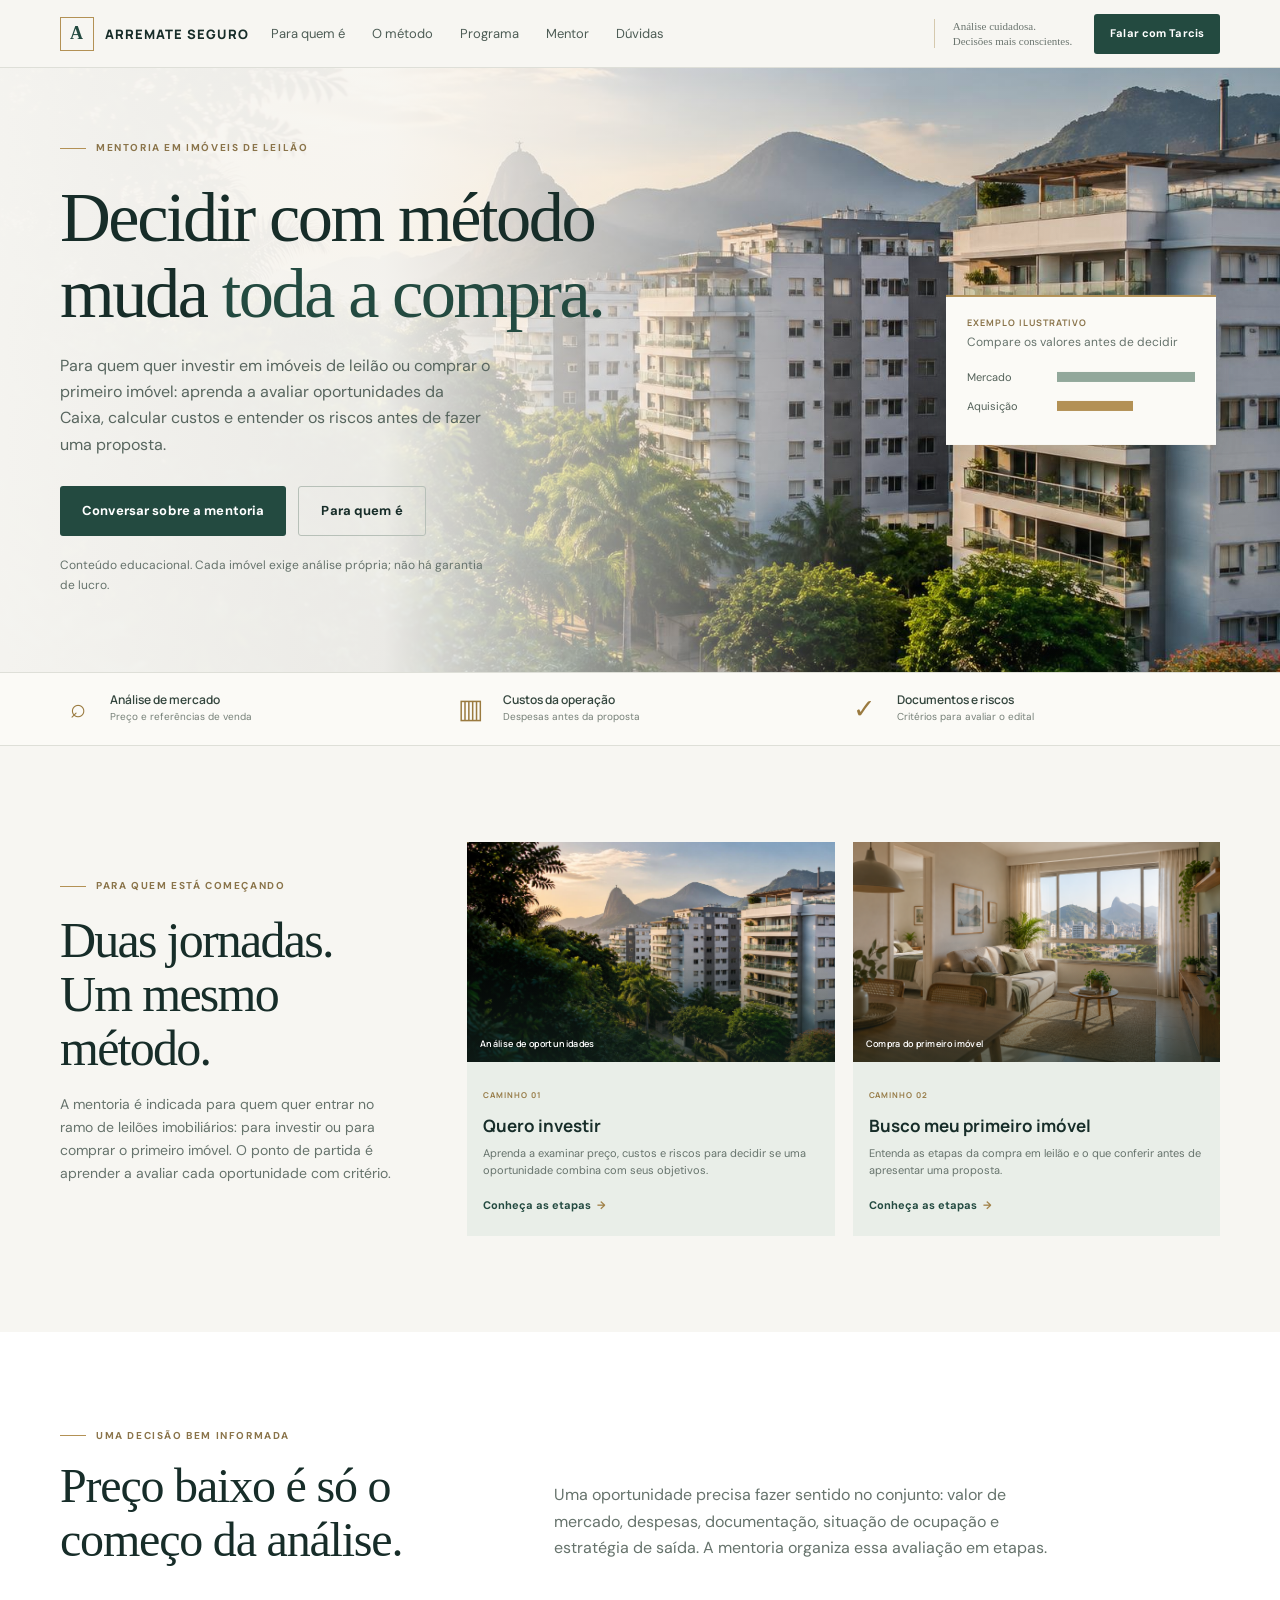
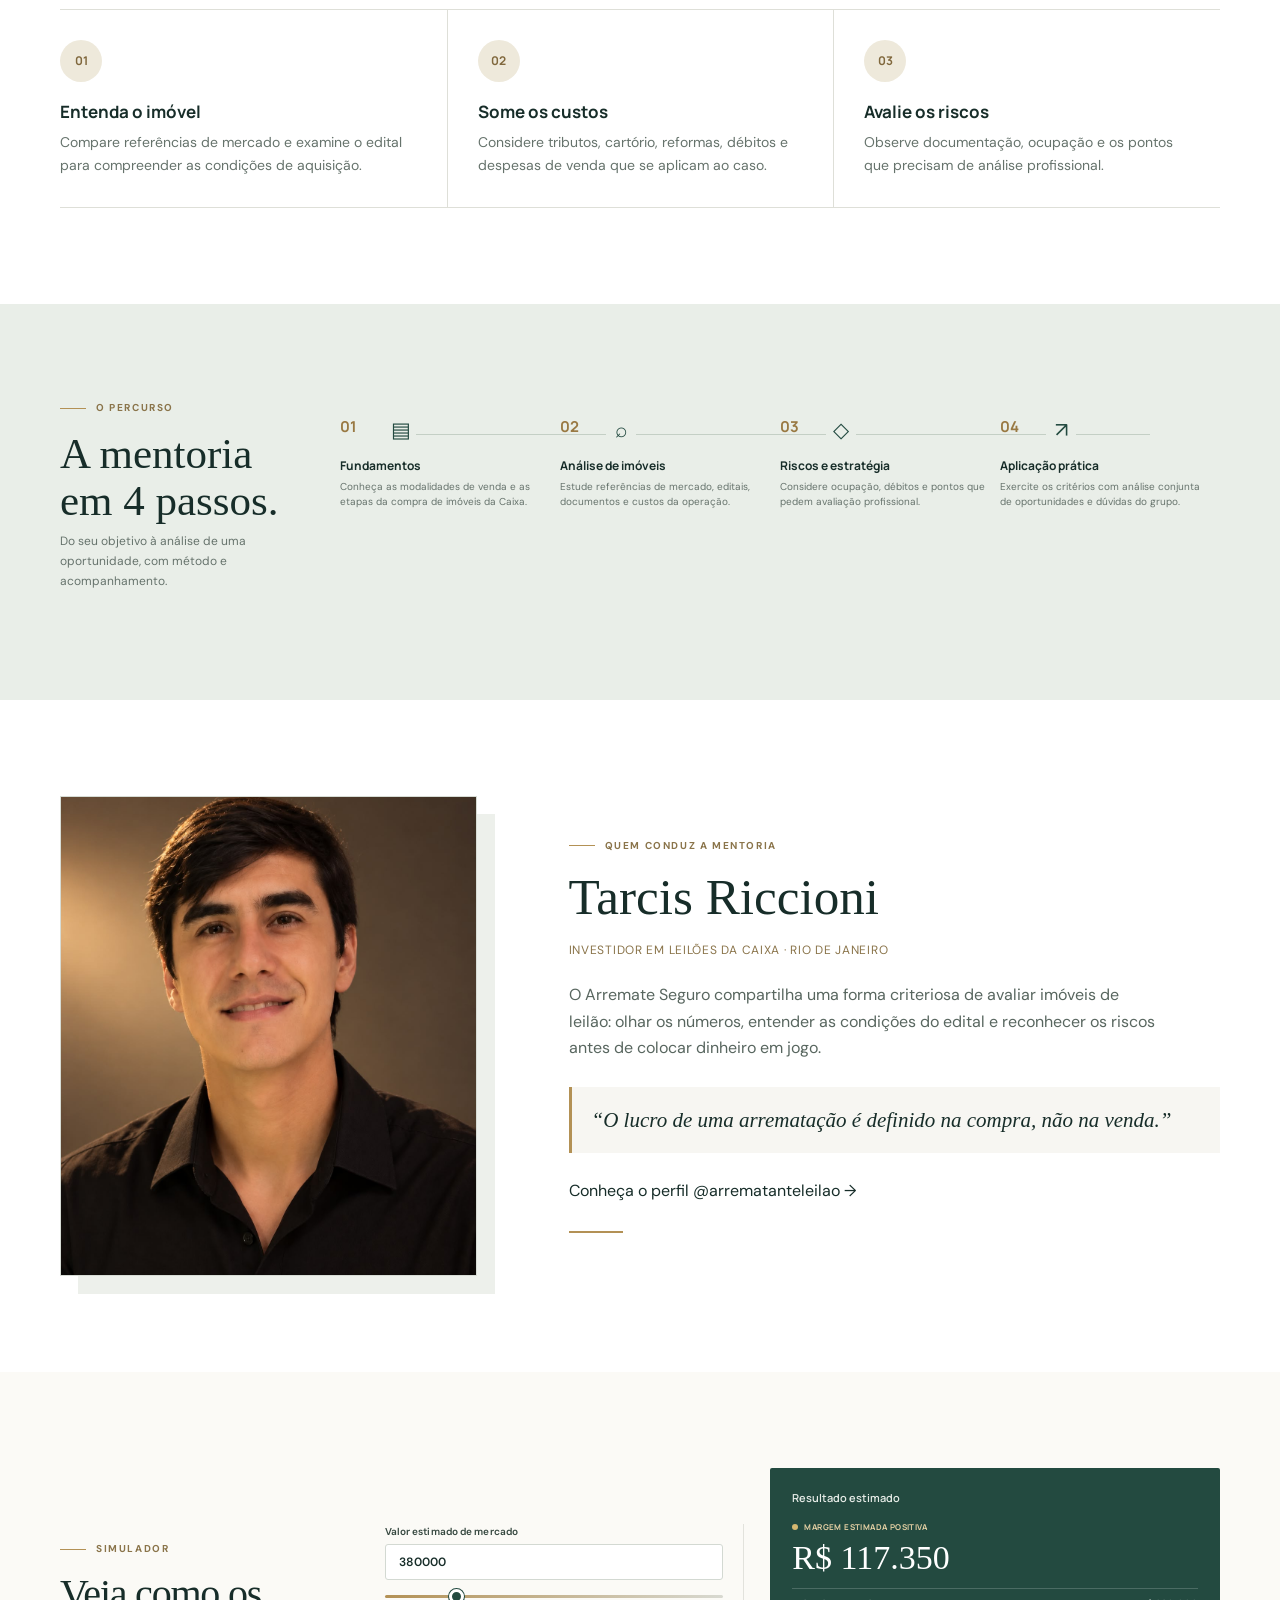
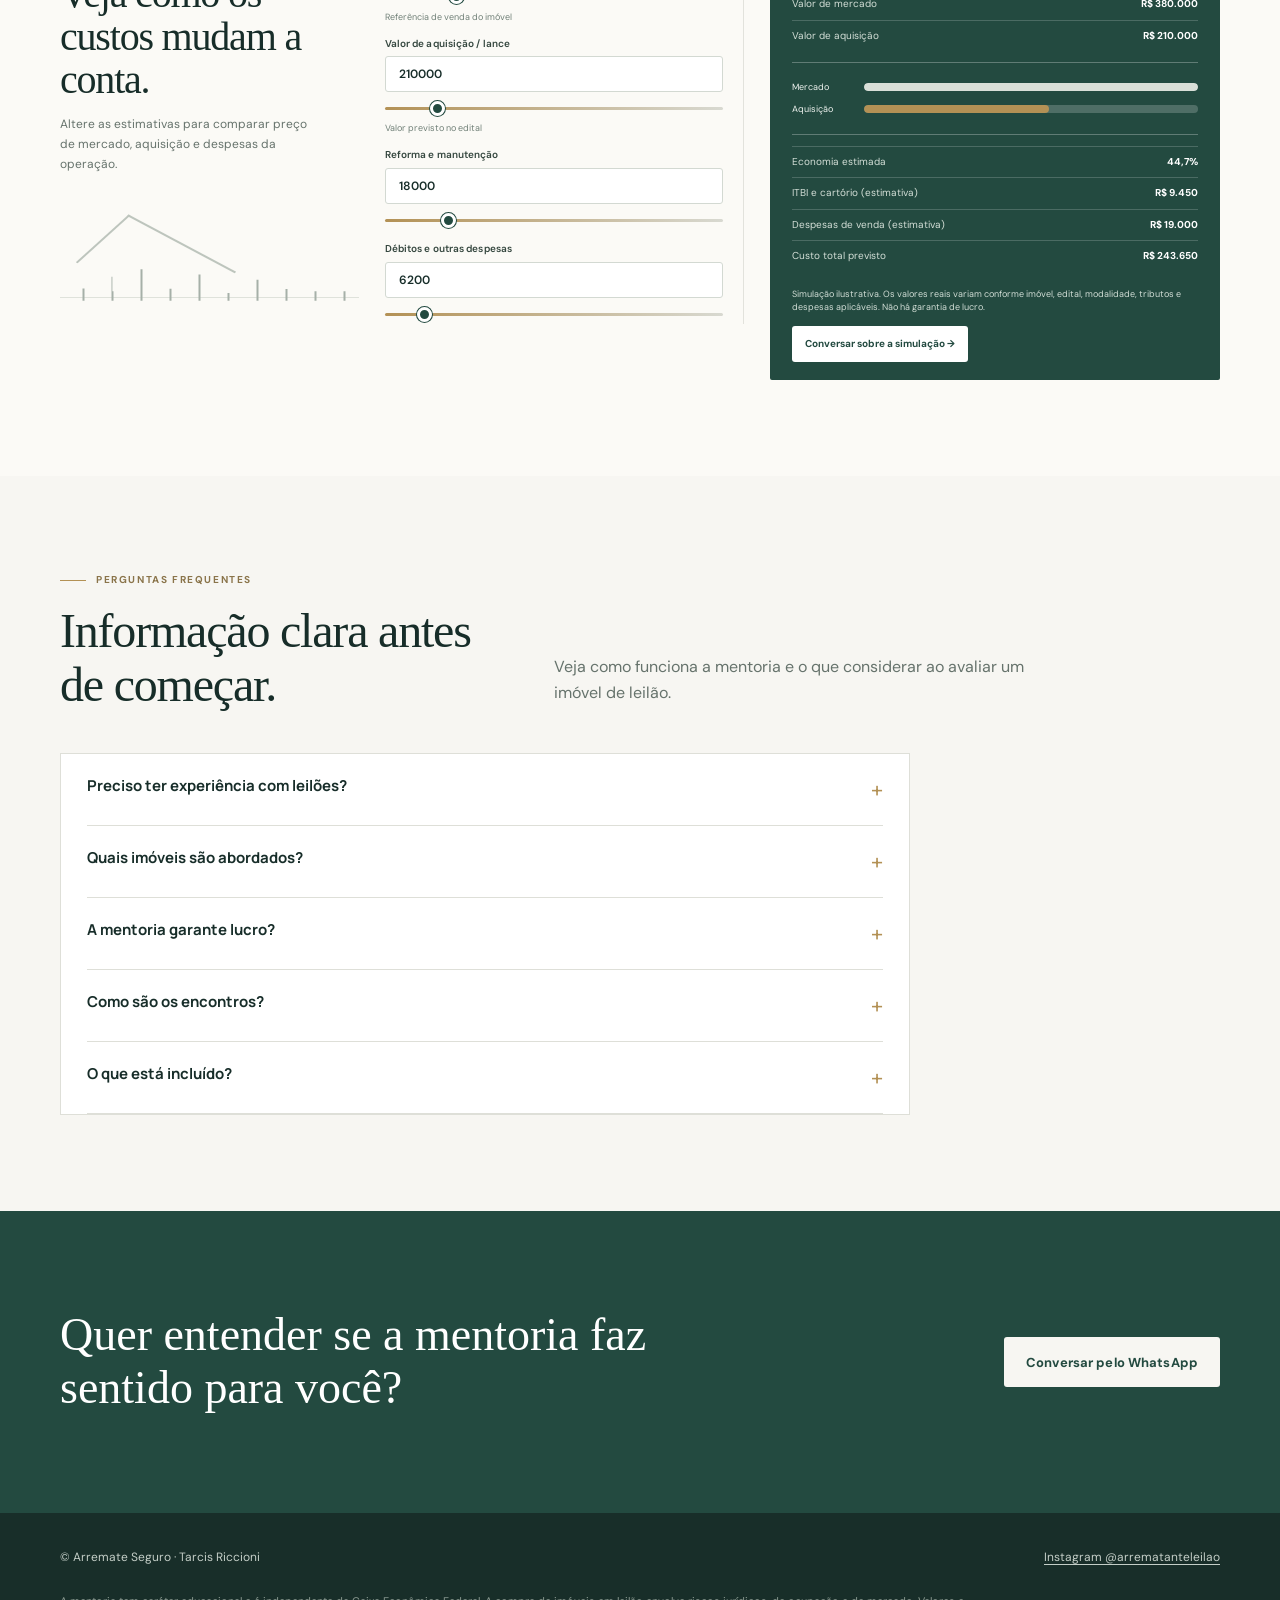
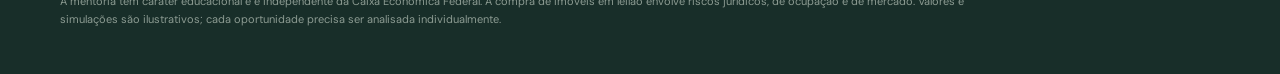
==== index2.html @ 336fa079 "Add editorial landing page preview" ====
<!DOCTYPE html>
<html lang="pt-BR">
<head>
  <meta charset="UTF-8">
  <meta name="viewport" content="width=device-width, initial-scale=1">
  <meta name="description" content="Mentoria Arremate Seguro: método para analisar imóveis de leilão da Caixa, custos, documentos e riscos antes de decidir.">
  <meta name="theme-color" content="#f7f6f2">
  <title>Arremate Seguro | Método para analisar imóveis de leilão</title>
  <link rel="preconnect" href="https://fonts.googleapis.com">
  <link rel="preconnect" href="https://fonts.gstatic.com" crossorigin>
  <link href="https://fonts.googleapis.com/css2?family=DM+Sans:wght@400;500;600;700&family=Manrope:wght@400;500;600;700;800&display=swap" rel="stylesheet">
  <style>
    :root{--ink:#172d29;--muted:#66736c;--paper:#f7f6f2;--white:#fff;--line:#dedfd8;--green:#234a40;--gold:#b39155;--max:1160px;--serif:Georgia,'Times New Roman',serif;--sans:'DM Sans',Arial,sans-serif;--display:Manrope,Arial,sans-serif}
    *{box-sizing:border-box}html{scroll-behavior:smooth;scroll-padding-top:86px}body{margin:0;background:var(--paper);color:var(--ink);font-family:var(--sans);line-height:1.65;-webkit-font-smoothing:antialiased}a{color:inherit;text-decoration:none}img{display:block;max-width:100%}.wrap{width:min(var(--max),calc(100% - 48px));margin:auto}.topbar{height:78px;border-bottom:1px solid var(--line);background:rgba(247,246,242,.96);position:sticky;top:0;z-index:10}.nav{height:100%;display:flex;align-items:center;justify-content:space-between;gap:30px}.brand{display:flex;align-items:center;gap:11px;font:800 13px var(--display);letter-spacing:.08em}.brand-mark{width:34px;height:34px;border:1px solid var(--gold);display:grid;place-items:center;color:var(--green);font:700 18px var(--serif)}.links{display:flex;align-items:center;gap:27px;color:#4e5d56;font-size:13px}.links a:hover,.text-link:hover{color:var(--gold)}.button{display:inline-flex;align-items:center;justify-content:center;min-height:48px;padding:0 22px;background:var(--green);color:white;font-weight:700;font-size:13px;letter-spacing:.01em;transition:background .2s}.button:hover{background:#18382f}.button.outline{background:transparent;border:1px solid #b7c0b8;color:var(--ink)}.button.outline:hover{border-color:var(--green);background:#fff}.menu-btn{display:none;border:0;background:none;font-size:24px;color:var(--ink)}
    .hero{padding:76px 0 80px}.hero-grid{display:grid;grid-template-columns:1fr .92fr;align-items:center;gap:70px}.eyebrow{display:flex;align-items:center;gap:10px;text-transform:uppercase;letter-spacing:.16em;color:#8a744a;font-weight:700;font-size:10px}.eyebrow:before{content:'';height:1px;width:26px;background:var(--gold)}h1,h2,h3,p{margin-top:0}.hero h1{font:500 clamp(42px,5vw,64px)/1.08 var(--serif);letter-spacing:-.035em;margin:22px 0}.hero h1 em{font-style:normal;color:var(--green)}.hero-copy{max-width:510px;color:#58665f;font-size:16px}.hero-actions{display:flex;flex-wrap:wrap;gap:12px;margin:28px 0 20px}.quiet{font-size:12px;color:var(--muted);max-width:430px}.hero-visual{position:relative}.hero-visual img{width:100%;height:510px;object-fit:cover;object-position:center;border-radius:2px}.photo-caption{position:absolute;left:-24px;bottom:24px;background:var(--white);padding:17px 21px;max-width:260px;border-left:2px solid var(--gold);font-size:12px;color:var(--muted)}.photo-caption strong{display:block;color:var(--ink);font:600 15px var(--display);margin-bottom:2px}
    .proof{border-top:1px solid var(--line);border-bottom:1px solid var(--line);padding:25px 0}.proof-row{display:grid;grid-template-columns:repeat(3,1fr);gap:25px}.proof-item{display:flex;gap:13px;align-items:center;font-size:13px;color:#536159}.proof-num{color:var(--gold);font:italic 25px var(--serif)}
    section.content{padding:96px 0}.section-head{display:grid;grid-template-columns:.8fr 1.2fr;gap:50px;align-items:end;margin-bottom:42px}.section-head h2{font:500 clamp(34px,4vw,48px)/1.12 var(--serif);letter-spacing:-.025em;margin:15px 0 0;max-width:530px}.section-head p{color:var(--muted);max-width:500px;margin:0 0 5px}.method{background:white}.method-grid{display:grid;grid-template-columns:repeat(3,1fr);border-top:1px solid var(--line);border-bottom:1px solid var(--line)}.method-card{padding:27px 30px 30px 0}.method-card+.method-card{border-left:1px solid var(--line);padding-left:30px}.number{font:italic 25px var(--serif);color:var(--gold)}.method-card h3{font:700 17px var(--display);margin:14px 0 8px}.method-card p{color:var(--muted);font-size:14px;margin:0}
    .program{background:#edf0eb}.program-list{border-top:1px solid #d5dbd3}.program-row{display:grid;grid-template-columns:100px 1fr 1.1fr;gap:20px;padding:23px 0;border-bottom:1px solid #d5dbd3;align-items:start}.program-row .num{font:italic 22px var(--serif);color:var(--gold)}.program-row h3{font:700 17px var(--display);margin:0}.program-row p{color:var(--muted);font-size:14px;margin:0}
    .mentor-grid{display:grid;grid-template-columns:.78fr 1.22fr;gap:80px;align-items:center}.mentor-photo{height:480px;width:100%;object-fit:cover;object-position:center 35%}.mentor-copy h2{font:500 clamp(38px,4vw,52px)/1.1 var(--serif);margin:15px 0}.mentor-role{color:#8a744a;font-size:12px;letter-spacing:.06em;text-transform:uppercase;margin-bottom:22px}.mentor-copy p{color:#58665f;max-width:590px}.mentor-quote{border-left:2px solid var(--gold);padding:5px 0 5px 19px;margin:25px 0;color:var(--ink);font:italic 20px/1.45 var(--serif)}
    .simulator{background:#edf0eb;color:var(--ink)}.simulator .section-head h2{color:var(--ink)}.simulator .section-head p{color:var(--muted)}.sim-note{display:grid;grid-template-columns:1fr auto;align-items:center;gap:30px;padding:26px 0;border-top:1px solid rgba(255,255,255,.25);border-bottom:1px solid rgba(255,255,255,.25)}.sim-note p{margin:0;color:#d0dad4;max-width:680px}.sim-note .button{background:var(--paper);color:var(--green);white-space:nowrap}.sim-note .button:hover{background:white}
    .faq{background:white}.faq-list{max-width:850px;border-top:1px solid var(--line)}details{border-bottom:1px solid var(--line);padding:20px 0}summary{cursor:pointer;list-style:none;font:700 16px var(--display);display:flex;justify-content:space-between;gap:18px}summary::-webkit-details-marker{display:none}summary:after{content:'+';font:400 22px var(--sans);color:var(--gold)}details[open] summary:after{content:'−'}details p{color:var(--muted);font-size:14px;max-width:760px;margin:15px 0 2px}
    .close{background:#e9e7df}.close-inner{display:flex;justify-content:space-between;align-items:center;gap:35px}.close h2{font:500 clamp(34px,4vw,46px)/1.15 var(--serif);max-width:650px;margin:0}.footer{background:#182e29;color:#e9eee9;padding:35px 0}.footer-row{display:flex;justify-content:space-between;gap:25px;align-items:center;font-size:12px;color:#c4cec7}.footer a{text-decoration:underline;text-underline-offset:3px}.legal{font-size:11px;line-height:1.6;color:#8c9b92;margin-top:25px;max-width:950px}
    .simulator-tools{display:grid;grid-template-columns:1.05fr .95fr;gap:42px;align-items:start;padding:30px 0;border-top:1px solid rgba(255,255,255,.25)}.sim-fields{padding:10px 0}.sim-field{position:relative;padding:0 0 8px}.sim-field label{letter-spacing:.01em}.sim-field input{border-radius:4px;background:rgba(255,255,255,.1);transition:border-color .2s,background .2s}.sim-field input:hover{border-color:#c8ad79;background:rgba(255,255,255,.14)}.sim-results{border-radius:8px;box-shadow:0 18px 48px rgba(7,28,22,.2);border-top:4px solid #b39155}.chart-box{margin:8px 0 21px;padding:16px;background:#eeede7;border-radius:5px}.chart-heading{display:flex;justify-content:space-between;align-items:center;gap:15px;font:700 11px var(--display);margin-bottom:14px}.chart-heading span:last-child{color:#8a744a;font-size:10px}.chart-line{display:grid;grid-template-columns:88px 1fr auto;gap:10px;align-items:center;margin:10px 0;font-size:10px;color:#59665f}.chart-track{height:11px;background:#d9ddd5;border-radius:99px;overflow:hidden}.chart-fill{height:100%;width:100%;border-radius:inherit;background:linear-gradient(90deg,#456e5e,#234a40);transition:width .25s ease}.chart-fill.purchase{background:linear-gradient(90deg,#d3bd8d,#b39155)}.chart-line strong{font-size:10px;color:#243a34;min-width:75px;text-align:right}.chart-legend{display:flex;gap:16px;margin-top:12px;color:#68756e;font-size:10px}.legend-dot{display:inline-block;width:8px;height:8px;border-radius:50%;margin-right:5px;background:#31594c}.legend-dot.gold{background:#b39155}.sim-profit-row{display:flex;justify-content:space-between;align-items:flex-end;gap:10px}.sim-status{display:inline-flex;align-items:center;gap:6px;background:#e5eee8;color:#31594c;padding:6px 9px;border-radius:99px;font:700 9px var(--display);text-transform:uppercase;letter-spacing:.05em;margin-bottom:13px}.sim-status:before{content:"";height:6px;width:6px;border-radius:50%;background:#57866c}.sim-status.negative{background:#f5e6e2;color:#963f36}.sim-status.negative:before{background:#b94e42}.sim-field input::-webkit-inner-spin-button,.sim-field input::-webkit-outer-spin-button{-webkit-appearance:none;margin:0}.sim-field input[type=number]{appearance:textfield;-moz-appearance:textfield}.sim-fields{display:grid;grid-template-columns:1fr 1fr;gap:20px}.sim-field label{display:block;color:#e1e9e4;font-size:12px;font-weight:600;margin-bottom:8px}.sim-field input{width:100%;height:46px;padding:0 13px;border:1px solid rgba(255,255,255,.32);background:rgba(255,255,255,.08);color:#fff;font:600 15px var(--sans);border-radius:0}.sim-field input:focus{outline:2px solid #c8ad79;outline-offset:2px}.sim-field small{display:block;color:#c5d2cb;font-size:11px;margin-top:6px}.sim-results{background:#f7f6f2;color:var(--ink);padding:24px}.sim-results h3{font:700 14px var(--display);margin-bottom:14px}.sim-profit{font:500 36px/1.15 var(--serif);color:var(--green);margin-bottom:18px}.sim-profit.negative{color:#a13a32}.sim-row{display:flex;justify-content:space-between;gap:15px;padding:10px 0;border-top:1px solid var(--line);font-size:12px}.sim-row span:first-child{color:var(--muted)}.sim-results .legal-sim{font-size:10px;color:var(--muted);line-height:1.5;margin:16px 0 0}.sim-whatsapp{display:inline-flex;margin-top:17px;background:var(--green);color:white;padding:12px 16px;font-size:12px;font-weight:700}.sim-field input{border-radius:4px;background:rgba(255,255,255,.1);transition:border-color .2s,background .2s}.sim-field input:hover{border-color:#c8ad79;background:rgba(255,255,255,.14)}.sim-results{border-radius:8px;box-shadow:0 18px 48px rgba(7,28,22,.2);border-top:4px solid #b39155}.chart-box{margin:8px 0 21px;padding:16px;background:#eeede7;border-radius:5px}.chart-heading{display:flex;justify-content:space-between;align-items:center;gap:15px;font:700 11px var(--display);margin-bottom:14px}.chart-heading span:last-child{color:#8a744a;font-size:10px}.chart-line{display:grid;grid-template-columns:88px 1fr auto;gap:10px;align-items:center;margin:10px 0;font-size:10px;color:#59665f}.chart-track{height:11px;background:#d9ddd5;border-radius:99px;overflow:hidden}.chart-fill{height:100%;width:100%;border-radius:inherit;background:linear-gradient(90deg,#456e5e,#234a40);transition:width .25s ease}.chart-fill.purchase{background:linear-gradient(90deg,#d3bd8d,#b39155)}.chart-line strong{font-size:10px;color:#243a34;min-width:75px;text-align:right}.chart-legend{display:flex;gap:16px;margin-top:12px;color:#68756e;font-size:10px}.legend-dot{display:inline-block;width:8px;height:8px;border-radius:50%;margin-right:5px;background:#31594c}.legend-dot.gold{background:#b39155}.sim-status{display:inline-flex;align-items:center;gap:6px;background:#e5eee8;color:#31594c;padding:6px 9px;border-radius:99px;font:700 9px var(--display);text-transform:uppercase;letter-spacing:.05em;margin-bottom:13px}.sim-status:before{content:"";height:6px;width:6px;border-radius:50%;background:#57866c}.sim-status.negative{background:#f5e6e2;color:#963f36}.sim-status.negative:before{background:#b94e42}.sim-field input::-webkit-inner-spin-button,.sim-field input::-webkit-outer-spin-button{-webkit-appearance:none;margin:0}.sim-field input[type=number]{appearance:textfield;-moz-appearance:textfield}@media(max-width:700px){.simulator-tools{grid-template-columns:1fr;gap:24px}.sim-fields{grid-template-columns:1fr 1fr}}@media(max-width:430px){.sim-fields{grid-template-columns:1fr}}
    .simulator{background:#edf0eb;color:var(--ink)}.simulator .section-head h2{color:var(--ink)}.simulator .section-head p{color:var(--muted)}.simulator-tools{grid-template-columns:1fr 1fr;gap:54px;padding:36px 0 0;border-top:1px solid #d5dbd3}.sim-fields{gap:25px 22px}.sim-field{padding:0 0 4px}.sim-field label{color:#34463e;font-size:12px}.sim-field input:not([type=range]){color:var(--ink);background:white;border:1px solid #d3d9d2;border-radius:3px;height:48px}.sim-field input:not([type=range]):hover{background:white;border-color:#84988a}.sim-field input:not([type=range]):focus{outline:2px solid #b39155;outline-offset:2px}.sim-field small{color:#718078}.sim-field input.sim-range{appearance:none;-webkit-appearance:none;width:100%;height:4px;padding:0;margin:15px 0 0;border:0;border-radius:99px;background:linear-gradient(90deg,#b39155,#d8d9d1);cursor:pointer}.sim-field input.sim-range::-webkit-slider-thumb{-webkit-appearance:none;width:15px;height:15px;border-radius:50%;background:#234a40;border:3px solid #fff;box-shadow:0 0 0 1px #234a40}.sim-field input.sim-range::-moz-range-thumb{width:11px;height:11px;border-radius:50%;background:#234a40;border:3px solid #fff;box-shadow:0 0 0 1px #234a40}.sim-results{background:#234a40;color:#fff;border:0;border-radius:7px;padding:30px;box-shadow:0 18px 42px rgba(23,45,41,.14)}.sim-results h3{color:#e7ece8;font-size:12px;text-transform:uppercase;letter-spacing:.08em}.sim-profit{color:#fff;font-size:40px;margin-bottom:0}.sim-profit.negative{color:#ffb6a8}.sim-status{background:rgba(255,255,255,.12);color:#e6ede8}.sim-status.negative{background:rgba(185,78,66,.22);color:#ffd4cc}.chart-box{background:rgba(255,255,255,.96);padding:18px;margin:20px 0;color:var(--ink)}.chart-heading{font-size:12px}.sim-row{border-color:rgba(255,255,255,.18);color:#fff}.sim-row span:first-child{color:#d2ddd6}.sim-row strong{color:#fff}.sim-results .legal-sim{color:#d1ddd5}.sim-whatsapp{background:#fff;color:#234a40;border-radius:3px;padding:14px 18px}.sim-whatsapp:hover{background:#e8ede8}.chart-line{grid-template-columns:75px minmax(35px,1fr) auto}.chart-line strong{min-width:68px}.chart-legend{flex-wrap:wrap}.simulator-tools .sim-fields{align-self:center}@media(max-width:700px){.simulator-tools{grid-template-columns:1fr;gap:28px;padding-top:26px}.sim-results{padding:22px}.sim-profit{font-size:36px}}    @media(max-width:850px){.links{display:none;position:absolute;top:77px;left:0;right:0;background:var(--paper);padding:20px 24px 25px;border-bottom:1px solid var(--line);flex-direction:column;align-items:flex-start}.links.open{display:flex}.menu-btn{display:block}.nav>.button{display:none}.hero-grid{grid-template-columns:1fr;gap:38px}.hero{padding-top:54px}.hero-visual img{height:440px}.photo-caption{left:14px}.section-head{grid-template-columns:1fr;gap:15px}.mentor-grid{gap:40px;grid-template-columns:.8fr 1.2fr}.mentor-photo{height:420px}.program-row{grid-template-columns:58px 1fr}.program-row p{grid-column:2}.close-inner{align-items:flex-start;flex-direction:column}}
    @media(max-width:580px){.wrap{width:min(100% - 36px,var(--max))}.topbar{height:68px}.links{top:67px}.brand{font-size:11px}.hero{padding:43px 0 54px}.hero h1{font-size:43px}.hero-copy{font-size:15px}.hero-visual img{height:350px}.proof-row{grid-template-columns:1fr;gap:15px}.proof-item{font-size:12px}.proof-num{font-size:21px}.content{padding:68px 0!important}.section-head{margin-bottom:30px}.section-head h2{font-size:37px}.method-grid{grid-template-columns:1fr}.method-card,.method-card+.method-card{padding:22px 0;border-left:0;border-bottom:1px solid var(--line)}.method-card:last-child{border-bottom:0}.program-row{gap:10px;padding:19px 0}.mentor-grid{grid-template-columns:1fr;gap:30px}.mentor-photo{height:410px}.sim-note{grid-template-columns:1fr;gap:20px}.sim-note .button{justify-self:start}.footer-row{align-items:flex-start;flex-direction:column}}
    @media(prefers-reduced-motion:reduce){html{scroll-behavior:auto}*,*::before,*::after{transition:none!important}}
      /* Refinamento visual geral */
    .hero{padding:82px 0 88px}.hero-visual{padding:0 16px 18px 0}.hero-visual:after{content:"";position:absolute;right:0;bottom:0;width:74%;height:76%;border:1px solid rgba(179,145,85,.55);z-index:-1}.hero-visual img{height:535px;box-shadow:0 24px 55px rgba(23,45,41,.13)}.hero-analysis{position:absolute;right:-15px;top:36px;width:182px;padding:17px 17px 14px;background:#fff;box-shadow:0 12px 32px rgba(23,45,41,.16);z-index:2;border-top:2px solid var(--gold)}.analysis-label{display:block;color:#8a744a;font:700 9px var(--display);letter-spacing:.11em;text-transform:uppercase}.hero-analysis strong{display:block;margin-top:7px;color:var(--green);font:500 32px/1.1 var(--serif)}.analysis-caption{display:block;color:var(--muted);font-size:10px;line-height:1.4;margin-top:3px}.analysis-bars{display:grid;gap:5px;margin-top:13px}.analysis-bars i{display:block;height:6px;border-radius:99px;background:linear-gradient(90deg,#345d4e,#234a40)}.analysis-bars i+ i{width:55%;background:linear-gradient(90deg,#d2bb89,#b39155)}.analysis-legend{display:flex;justify-content:space-between;margin-top:6px;color:#78847c;font-size:8px}.photo-caption{left:-32px;bottom:28px;box-shadow:0 10px 25px rgba(23,45,41,.1)}
    #publico{background:var(--paper)}#publico .method-card,#metodo .method-card{position:relative;padding-top:30px}#publico .method-card .number,#metodo .method-card .number{display:grid;place-items:center;width:42px;height:42px;border-radius:50%;background:#eee9db;color:#80683d;font:700 12px var(--display);font-style:normal}#publico .method-card h3,#metodo .method-card h3{margin-top:18px}
    .program{position:relative;background:#edf0eb}.program-list{position:relative;border:0;padding-left:4px}.program-list:before{content:"";position:absolute;left:22px;top:23px;bottom:24px;width:1px;background:#c4cfc5}.program-row{position:relative;grid-template-columns:58px minmax(170px,.8fr) 1.2fr;border-top:1px solid #d5dbd3;border-bottom:0;padding:25px 0}.program-row:last-child{border-bottom:1px solid #d5dbd3}.program-row .num{position:relative;z-index:1;display:grid;place-items:center;width:38px;height:38px;border:1px solid #b39155;border-radius:50%;background:#edf0eb;color:#765e34;font:700 11px var(--display);font-style:normal}.program-row h3{padding-top:6px}.program-row p{padding-top:5px}
    #mentor{background:#fff}.mentor-grid{gap:92px}.mentor-photo{box-shadow:18px 18px 0 #edf0eb;border:1px solid #d7dcd5}.mentor-copy{position:relative}.mentor-copy:after{content:"";display:block;width:54px;height:2px;background:var(--gold);margin-top:27px}.mentor-quote{background:#f7f6f2;padding:18px 20px;border-left:3px solid var(--gold);font-size:21px}
    .faq{background:#f7f6f2}.faq-list{background:#fff;padding:0 26px;border:1px solid var(--line)}details{padding:21px 0}summary{font-size:15px}details[open] summary{color:var(--green)}
    .close{background:#234a40;color:white}.close h2{color:white}.close .button{background:#f7f6f2;color:#234a40}.close .button:hover{background:#e4e9e4}.close-inner{min-height:120px}
    .button{border-radius:3px;min-height:50px}.button:focus-visible,.links a:focus-visible,.text-link:focus-visible,summary:focus-visible{outline:2px solid var(--gold);outline-offset:4px}.proof{background:rgba(255,255,255,.42)}.proof-item{min-height:34px}.proof-num{display:grid;place-items:center;width:34px;height:34px;border:1px solid rgba(179,145,85,.45);border-radius:50%;font-size:17px}
    @media(max-width:850px){.hero-visual{max-width:620px}.hero-analysis{right:0}.photo-caption{left:14px}.program-row{grid-template-columns:50px 1fr}.program-row p{grid-column:2}.mentor-grid{gap:48px}}
    @media(max-width:580px){.hero{padding:45px 0 58px}.hero-visual{padding:0 8px 12px 0}.hero-visual img{height:365px}.hero-analysis{right:-4px;top:18px;width:150px;padding:13px}.hero-analysis strong{font-size:27px}.photo-caption{left:4px;bottom:18px;max-width:210px}.program-list{padding-left:0}.program-list:before{left:18px}.program-row{grid-template-columns:45px 1fr;padding:20px 0}.program-row p{grid-column:2}.mentor-photo{box-shadow:10px 10px 0 #edf0eb}.faq-list{padding:0 16px}.close-inner{min-height:0}.analysis-caption{font-size:9px}}
      .journeys{background:#f7f6f2}.journeys-layout{display:grid;grid-template-columns:.78fr 1.62fr;gap:48px;align-items:center}.journeys-intro h2{font:500 clamp(36px,4.1vw,50px)/1.08 var(--serif);letter-spacing:-.035em;margin:18px 0}.journeys-intro p{max-width:340px;color:var(--muted);font-size:14px}.journey-cards{display:grid;grid-template-columns:1fr 1fr;gap:18px}.journey-card{background:#fff;min-width:0;border:1px solid #e5e4dd;transition:transform .2s,box-shadow .2s}.journey-card:hover{transform:translateY(-3px);box-shadow:0 8px 24px rgba(23,45,41,.07)}.journey-art{position:relative;height:164px;overflow:hidden;background:#e7ece5;padding:16px 18px}.journey-art:after{content:"";position:absolute;width:170px;height:170px;border:1px solid rgba(35,74,64,.14);border-radius:50%;right:-42px;bottom:-98px}.journey-art-invest{background:linear-gradient(135deg,#e9ede6,#dce6dc)}.journey-art-home{background:linear-gradient(135deg,#eee9df,#e6e1d4)}.art-kicker{font:700 8px var(--display);letter-spacing:.12em;color:#66766b}.art-chart{position:absolute;left:22px;right:25px;bottom:35px;height:72px;display:flex;align-items:end;gap:10px;border-bottom:1px solid rgba(35,74,64,.3);background:repeating-linear-gradient(to bottom,transparent 0,transparent 22px,rgba(35,74,64,.08) 23px,transparent 24px)}.art-chart i{display:block;width:19px;background:#456e5e;height:36%;z-index:1}.art-chart i:nth-child(2){height:53%}.art-chart i:nth-child(3){height:42%;background:#b39155}.art-chart i:nth-child(4){height:77%}.art-chart i:nth-child(5){height:62%;background:#b39155}.art-baseline{position:absolute;bottom:35px;left:22px;width:calc(100% - 47px);height:1px;background:#8ea095}.art-tag{position:absolute;bottom:10px;left:22px;font-size:9px;color:#5d6d62}.journey-art-home .art-home{position:absolute;left:50%;top:42px;width:108px;height:90px;transform:translateX(-50%)}.art-roof{position:absolute;left:12px;top:7px;width:76px;height:76px;border-left:2px solid #456e5e;border-top:2px solid #456e5e;transform:rotate(45deg);border-radius:2px}.art-house{position:absolute;left:12px;top:39px;width:82px;height:49px;border:2px solid #456e5e;background:rgba(255,255,255,.32);display:flex;justify-content:space-evenly;align-items:flex-start;padding-top:8px}.art-house i{width:12px;height:15px;border:1px solid #b39155;background:rgba(255,255,255,.5)}.art-house b{position:absolute;bottom:0;left:32px;width:17px;height:27px;border:1px solid #456e5e;border-bottom:0}.journey-art-home .art-tag{left:18px}.journey-copy{padding:19px 20px 20px}.journey-index{font:700 8px var(--display);letter-spacing:.12em;color:#977c48}.journey-copy h3{font:700 17px var(--display);margin:8px 0}.journey-copy p{font-size:12px;color:var(--muted);line-height:1.55;min-height:56px;margin:0 0 12px}.journey-copy a{font-size:11px;font-weight:700;color:var(--green)}.journey-copy a span{color:#a2834a;margin-left:3px}.journey-copy a:hover{text-decoration:underline;text-underline-offset:3px}
    @media(max-width:850px){.journeys-layout{grid-template-columns:1fr;gap:24px}.journeys-intro p{max-width:580px}.journey-cards{max-width:740px}}
    @media(max-width:580px){.journeys-layout{gap:19px}.journeys-intro h2{font-size:39px}.journey-cards{grid-template-columns:1fr;gap:14px}.journey-art{height:150px}.journey-copy p{min-height:0}}      /* Composição alinhada ao conceito aprovado */
    .topbar{height:68px}.nav{gap:22px}.nav-note{margin-left:auto;padding-left:18px;border-left:1px solid #d5c9ae;color:#6b756f;font:500 11px/1.35 var(--serif)}.nav-cta{min-height:40px;padding:0 16px;font-size:11px}
    .hero{position:relative;isolation:isolate;padding:0;min-height:520px;background:#edeae2}.hero-grid{position:static;display:block;min-height:520px}.hero-content{position:relative;z-index:3;width:min(50%,560px);padding:72px 0 64px}.hero-content h1{font-size:clamp(44px,5.5vw,72px);max-width:560px}.hero-content .hero-copy{max-width:430px}.hero-visual{position:absolute;inset:0;z-index:1;pointer-events:none;padding:0}.hero-visual img{width:100%;height:100%;object-fit:cover;object-position:center 48%;border-radius:0;box-shadow:none}.hero-visual:after{content:"";position:absolute;inset:0;width:auto;height:auto;border:0;z-index:1;background:linear-gradient(90deg,rgba(247,246,242,.99) 0%,rgba(247,246,242,.95) 30%,rgba(247,246,242,.58) 47%,rgba(23,45,41,.05) 70%,rgba(23,45,41,.18) 100%)}.hero-analysis{right:5vw;top:50%;transform:translateY(-50%);width:270px;padding:19px 21px;background:#fbfaf6;z-index:3;pointer-events:auto}.hero-analysis .analysis-caption{margin:5px 0 17px;font-size:12px}.analysis-row{display:grid;grid-template-columns:80px 1fr;align-items:center;gap:10px;margin:11px 0;color:#536159;font-size:11px}.analysis-row i{height:10px;background:#92a89b;border-radius:0}.analysis-row .analysis-market{width:100%}.analysis-row .analysis-buy{width:55%;background:#b39155}.photo-caption{display:none}
    .proof{padding:18px 0;background:#fbfaf6}.proof-row{gap:20px}.proof-item{gap:14px}.proof-icon{width:36px;height:36px;flex:0 0 36px;display:grid;place-items:center;color:#9a7a3f;font:500 27px var(--serif)}.proof-item strong,.proof-item small{display:block}.proof-item strong{font:600 12px var(--display);color:#34463e}.proof-item small{font-size:10px;color:#768078;margin-top:1px}
    .journeys{background:#fbfaf6}.journeys-layout{grid-template-columns:.8fr 1.65fr;gap:42px}.journey-cards{gap:18px}.journey-card{grid-template-columns:.88fr 1.12fr;border:0;background:#e9eee8}.journey-photo{position:relative;min-height:220px;overflow:hidden}.journey-photo img{position:absolute;inset:0;width:100%;height:100%;object-fit:cover}.journey-photo:after{content:"";position:absolute;inset:45% 0 0;background:linear-gradient(transparent,rgba(20,38,32,.65))}.journey-photo span{position:absolute;z-index:1;left:13px;bottom:12px;color:#fff;font:600 9px var(--display);letter-spacing:.04em}.journey-copy{align-self:center;padding:18px 16px}.journey-copy p{min-height:0;font-size:11px}.journey-index{font-size:8px}
    .program{background:#e9eee8}.program-layout{display:grid;grid-template-columns:.88fr 3.12fr;gap:32px;align-items:start}.program-intro h2{font:500 clamp(32px,3.5vw,43px)/1.08 var(--serif);margin:15px 0 8px}.program-intro p{font-size:12px;color:var(--muted);max-width:220px}.program-list{display:grid;grid-template-columns:repeat(4,minmax(0,1fr));gap:0;padding:3px 0 0;border:0}.program-list:before{left:8%;right:8%;top:34px;bottom:auto;width:auto;height:1px}.program-row{display:grid;grid-template-columns:38px 1fr;gap:0 8px;padding:10px 13px 0 0;border:0;align-content:start}.program-row:last-child{border:0}.program-row .num{grid-column:1;grid-row:1;font-size:15px;color:#997943;border:0;background:transparent;width:auto;height:auto;display:block;padding-top:3px}.program-row .step-mark{grid-column:2;grid-row:1;z-index:1;width:30px;height:30px;background:#e9eee8;color:#234a40;display:grid;place-items:center;font-size:21px}.program-row h3{grid-column:1/3;font-size:12px;padding:14px 0 0}.program-row p{grid-column:1/3;font-size:10px;line-height:1.5;padding-top:5px}
    .simulator{background:#fbfaf6}.simulator-layout{display:grid;grid-template-columns:.83fr 1fr 1.25fr;gap:26px;align-items:center}.simulator-intro{position:relative;min-height:270px;padding:10px 10px 130px 0}.simulator-intro h2{font:500 clamp(30px,3.2vw,40px)/1.08 var(--serif);letter-spacing:-.03em;margin:14px 0}.simulator-intro p{font-size:12px;color:var(--muted);max-width:255px}.simulator-sketch{position:absolute;left:0;bottom:0;width:100%;height:112px;overflow:hidden;opacity:.7;background:linear-gradient(180deg,transparent 0 82%,#d4d9d1 82% 83%,transparent 83%)}.sketch-mountain{position:absolute;bottom:15px;left:12%;width:120px;height:70px;border-left:2px solid #809084;border-top:2px solid #809084;transform:rotate(38deg) skew(-10deg,-10deg);opacity:.7}.sketch-city{position:absolute;bottom:16px;left:3%;right:0;height:35px;background:repeating-linear-gradient(90deg,transparent 0 13px,#839288 14px 15px,transparent 16px 29px);clip-path:polygon(0 65%,8% 65%,8% 32%,15% 32%,15% 73%,23% 73%,23% 10%,30% 10%,30% 66%,42% 66%,42% 25%,48% 25%,48% 78%,60% 78%,60% 40%,67% 40%,67% 67%,77% 67%,77% 20%,84% 20%,84% 73%,100% 73%,100% 100%,0 100%)}.sim-fields{display:grid;grid-template-columns:1fr;gap:11px;padding:0 20px 0 0;border-right:1px solid #e2e2dc}.sim-field{padding:0}.sim-field label{font-size:10px;margin-bottom:4px}.sim-field input:not([type=range]){height:36px;font-size:12px}.sim-field input.sim-range{margin:8px 0 0;height:3px}.sim-field small{font-size:9px;margin-top:3px}.sim-results{padding:22px 22px 18px;border-radius:2px;border-top:0;box-shadow:none}.sim-result-title{font:600 11px var(--display);color:#e6ece7;margin-bottom:7px}.sim-status{margin:0 0 4px;padding:0;background:transparent;color:#e6d1a4;font-size:8px}.sim-status:before{background:#d5b870}.sim-status.negative{background:transparent;color:#ffd4cc}.sim-profit{font-size:34px;margin-bottom:11px}.sim-results>.sim-row{font-size:10px;padding:7px 0}.sim-results .chart-box{margin:11px 0;padding:10px 0;background:transparent;border-radius:0;border-top:1px solid rgba(255,255,255,.28);border-bottom:1px solid rgba(255,255,255,.28)}.sim-results .chart-line{grid-template-columns:64px minmax(30px,1fr);gap:8px;margin:7px 0;color:#eff3ef;font-size:9px}.sim-results .chart-track{height:8px;background:rgba(255,255,255,.2)}.sim-results .chart-fill{background:#d9dfd8}.sim-results .chart-fill.purchase{background:#b39155}.sim-results .chart-legend{display:none}.sim-results .sim-row span:first-child{color:#d4dfd7}.sim-results .sim-row strong{font-variant-numeric:tabular-nums}.sim-results .legal-sim{font-size:9px;line-height:1.45}.sim-results .sim-whatsapp{font-size:10px;padding:10px 13px;margin-top:12px}
    .close{background:#234a40}.close-inner{min-height:110px}
    @media(max-width:900px){.nav-note{display:none}.hero-content{width:58%}.hero-analysis{right:3vw;width:240px}.program-layout{grid-template-columns:1fr}.program-intro p{max-width:400px}.program-list{gap:5px}.simulator-layout{grid-template-columns:.9fr 1fr}.simulator-intro{grid-column:1/3;min-height:0;padding:0}.simulator-sketch{display:none}}
    @media(max-width:700px){.hero{min-height:0}.hero-grid{min-height:590px}.hero-content{width:100%;max-width:520px;padding:54px 0 250px}.hero-visual:after{background:linear-gradient(180deg,rgba(247,246,242,.98) 0%,rgba(247,246,242,.94) 43%,rgba(247,246,242,.28) 70%,rgba(23,45,41,.2) 100%)}.hero-visual img{object-position:60% center}.hero-analysis{top:auto;bottom:20px;right:20px;transform:none;width:220px}.journeys-layout{grid-template-columns:1fr;gap:22px}.journey-cards{grid-template-columns:1fr}.journey-card{grid-template-columns:.8fr 1.2fr}.journey-photo{min-height:180px}.program-list{grid-template-columns:repeat(2,minmax(0,1fr));row-gap:25px}.program-list:before{display:none}.program-row{padding:8px 8px 0 0}.simulator-layout{grid-template-columns:1fr;gap:23px}.simulator-intro{grid-column:auto}.sim-fields{grid-template-columns:1fr 1fr;gap:18px;padding:0;border:0}.sim-results{padding:22px}}
    @media(max-width:480px){.hero-grid{min-height:625px}.hero-content{padding-top:44px}.hero-content h1{font-size:43px}.hero-analysis{right:15px;bottom:18px}.proof-row{grid-template-columns:1fr;gap:12px}.journey-card{grid-template-columns:1fr}.journey-photo{min-height:160px}.journey-copy{padding:17px 19px}.journey-copy p{font-size:12px}.program-list{grid-template-columns:1fr}.program-row{grid-template-columns:36px 28px 1fr}.program-row .num{grid-column:1;grid-row:1}.program-row .step-mark{grid-column:2;grid-row:1}.program-row h3{grid-column:3;grid-row:1;padding:7px 0 0}.program-row p{grid-column:3;grid-row:2;padding:3px 0 0}.sim-fields{grid-template-columns:1fr}.nav .button{display:none}}  </style>
</head>
<body>
  <header class="topbar" id="top"><div class="wrap nav">
    <a class="brand" href="#top"><span class="brand-mark" aria-hidden="true">A</span><span>ARREMATE SEGURO</span></a>
    <nav class="links" id="siteNav" aria-label="Navegação principal"><a href="#publico">Para quem é</a><a href="#metodo">O método</a><a href="#programa">Programa</a><a href="#mentor">Mentor</a><a href="#duvidas">Dúvidas</a></nav>
    <span class="nav-note">Análise cuidadosa.<br>Decisões mais conscientes.</span><a class="button nav-cta" href="https://wa.me/5521986785306?text=Ol%C3%A1%2C%20Tarcis!%20Quero%20conhecer%20a%20mentoria%20Arremate%20Seguro.">Falar com Tarcis</a>
    <button class="menu-btn" id="menuBtn" type="button" aria-label="Abrir menu" aria-expanded="false" aria-controls="siteNav">☰</button>
  </div></header>
  <main>
    <section class="hero"><div class="wrap hero-grid">
      <div class="hero-content"><div class="eyebrow">Mentoria em imóveis de leilão</div><h1>Decidir com método muda <em>toda a compra.</em></h1><p class="hero-copy">Para quem quer investir em imóveis de leilão ou comprar o primeiro imóvel: aprenda a avaliar oportunidades da Caixa, calcular custos e entender os riscos antes de fazer uma proposta.</p><div class="hero-actions"><a class="button" href="https://wa.me/5521986785306?text=Ol%C3%A1%2C%20Tarcis!%20Quero%20conhecer%20a%20mentoria.">Conversar sobre a mentoria</a><a class="button outline" href="#publico">Para quem é</a></div><p class="quiet">Conteúdo educacional. Cada imóvel exige análise própria; não há garantia de lucro.</p></div>
      <div class="hero-visual"><img src="assets/rio-condominio.jpg" alt="Condomínio residencial no Rio de Janeiro" width="600" height="480"><div class="hero-analysis"><span class="analysis-label">Exemplo ilustrativo</span><span class="analysis-caption">Compare os valores antes de decidir</span><div class="analysis-row"><span>Mercado</span><i class="analysis-market"></i></div><div class="analysis-row"><span>Aquisição</span><i class="analysis-buy"></i></div></div><div class="photo-caption"><strong>Arremate Seguro</strong>Critério para analisar oportunidades com clareza.</div></div>
    </div></section>
    <div class="proof"><div class="wrap proof-row"><div class="proof-item"><span class="proof-icon" aria-hidden="true">⌕</span><span><strong>Análise de mercado</strong><small>Preço e referências de venda</small></span></div><div class="proof-item"><span class="proof-icon" aria-hidden="true">▥</span><span><strong>Custos da operação</strong><small>Despesas antes da proposta</small></span></div><div class="proof-item"><span class="proof-icon" aria-hidden="true">✓</span><span><strong>Documentos e riscos</strong><small>Critérios para avaliar o edital</small></span></div></div></div>
    <section class="content journeys" id="publico"><div class="wrap journeys-layout"><div class="journeys-intro"><div class="eyebrow">Para quem está começando</div><h2>Duas jornadas.<br>Um mesmo método.</h2><p>A mentoria é indicada para quem quer entrar no ramo de leilões imobiliários: para investir ou para comprar o primeiro imóvel. O ponto de partida é aprender a avaliar cada oportunidade com critério.</p></div><div class="journey-cards"><article class="journey-card"><div class="journey-photo"><img src="assets/rio-condominio.jpg" alt="Condomínio residencial no Rio de Janeiro" loading="lazy"><span>Análise de oportunidades</span></div><div class="journey-copy"><span class="journey-index">CAMINHO 01</span><h3>Quero investir</h3><p>Aprenda a examinar preço, custos e riscos para decidir se uma oportunidade combina com seus objetivos.</p><a href="#programa">Conheça as etapas <span aria-hidden="true">→</span></a></div></article><article class="journey-card"><div class="journey-photo"><img src="assets/primeiro-imovel-interior.png" alt="Sala de estar iluminada em um apartamento residencial" loading="lazy"><span>Compra do primeiro imóvel</span></div><div class="journey-copy"><span class="journey-index">CAMINHO 02</span><h3>Busco meu primeiro imóvel</h3><p>Entenda as etapas da compra em leilão e o que conferir antes de apresentar uma proposta.</p><a href="#programa">Conheça as etapas <span aria-hidden="true">→</span></a></div></article></div></div></section>
    <section class="content method" id="metodo"><div class="wrap"><div class="section-head"><div><div class="eyebrow">Uma decisão bem informada</div><h2>Preço baixo é só o começo da análise.</h2></div><p>Uma oportunidade precisa fazer sentido no conjunto: valor de mercado, despesas, documentação, situação de ocupação e estratégia de saída. A mentoria organiza essa avaliação em etapas.</p></div><div class="method-grid"><article class="method-card"><span class="number">01</span><h3>Entenda o imóvel</h3><p>Compare referências de mercado e examine o edital para compreender as condições de aquisição.</p></article><article class="method-card"><span class="number">02</span><h3>Some os custos</h3><p>Considere tributos, cartório, reformas, débitos e despesas de venda que se aplicam ao caso.</p></article><article class="method-card"><span class="number">03</span><h3>Avalie os riscos</h3><p>Observe documentação, ocupação e os pontos que precisam de análise profissional.</p></article></div></div></section>
    <section class="content program" id="programa"><div class="wrap program-layout"><div class="program-intro"><div class="eyebrow">O percurso</div><h2>A mentoria<br>em 4 passos.</h2><p>Do seu objetivo à análise de uma oportunidade, com método e acompanhamento.</p></div><div class="program-list"><article class="program-row"><span class="num">01</span><span class="step-mark" aria-hidden="true">▤</span><h3>Fundamentos</h3><p>Conheça as modalidades de venda e as etapas da compra de imóveis da Caixa.</p></article><article class="program-row"><span class="num">02</span><span class="step-mark" aria-hidden="true">⌕</span><h3>Análise de imóveis</h3><p>Estude referências de mercado, editais, documentos e custos da operação.</p></article><article class="program-row"><span class="num">03</span><span class="step-mark" aria-hidden="true">◇</span><h3>Riscos e estratégia</h3><p>Considere ocupação, débitos e pontos que pedem avaliação profissional.</p></article><article class="program-row"><span class="num">04</span><span class="step-mark" aria-hidden="true">↗</span><h3>Aplicação prática</h3><p>Exercite os critérios com análise conjunta de oportunidades e dúvidas do grupo.</p></article></div></div></section>
    <section class="content" id="mentor"><div class="wrap mentor-grid"><img class="mentor-photo" src="assets/tarcis-riccioni.jpg" alt="Tarcis Riccioni, mentor do Arremate Seguro" width="500" height="580" loading="lazy"><div class="mentor-copy"><div class="eyebrow">Quem conduz a mentoria</div><h2>Tarcis Riccioni</h2><div class="mentor-role">Investidor em leilões da Caixa · Rio de Janeiro</div><p>O Arremate Seguro compartilha uma forma criteriosa de avaliar imóveis de leilão: olhar os números, entender as condições do edital e reconhecer os riscos antes de colocar dinheiro em jogo.</p><blockquote class="mentor-quote">“O lucro de uma arrematação é definido na compra, não na venda.”</blockquote><a class="text-link" href="https://www.instagram.com/arrematanteleilao/" target="_blank" rel="noopener noreferrer">Conheça o perfil @arrematanteleilao →</a></div></div></section>
    <section class="content simulator" id="simulador"><div class="wrap simulator-layout"><div class="simulator-intro"><div class="eyebrow">Simulador</div><h2>Veja como os custos mudam a conta.</h2><p>Altere as estimativas para comparar preço de mercado, aquisição e despesas da operação.</p><div class="simulator-sketch" aria-hidden="true"><span class="sketch-mountain"></span><span class="sketch-city"></span></div></div><div class="sim-fields"><div class="sim-field"><label for="simMarket">Valor estimado de mercado</label><input id="simMarket" type="number" min="10000" step="5000" value="380000"><input class="sim-range" id="rangeMarket" type="range" min="100000" max="1500000" step="10000" value="380000" aria-label="Ajustar valor estimado de mercado"><small>Referência de venda do imóvel</small></div><div class="sim-field"><label for="simBuy">Valor de aquisição / lance</label><input id="simBuy" type="number" min="10000" step="5000" value="210000"><input class="sim-range" id="rangeBuy" type="range" min="50000" max="1200000" step="5000" value="210000" aria-label="Ajustar valor de aquisição"><small>Valor previsto no edital</small></div><div class="sim-field"><label for="simRenovation">Reforma e manutenção</label><input id="simRenovation" type="number" min="0" step="1000" value="18000"><input class="sim-range" id="rangeRenovation" type="range" min="0" max="100000" step="2500" value="18000" aria-label="Ajustar reforma e manutenção"></div><div class="sim-field"><label for="simDebts">Débitos e outras despesas</label><input id="simDebts" type="number" min="0" step="1000" value="6200"><input class="sim-range" id="rangeDebts" type="range" min="0" max="60000" step="1000" value="6200" aria-label="Ajustar débitos e outras despesas"></div></div><div class="sim-results" aria-live="polite"><div class="sim-result-title">Resultado estimado</div><div class="sim-status" id="simStatus">Margem estimada positiva</div><div class="sim-profit" id="simProfit">R$ 117.350</div><div class="sim-row"><span>Valor de mercado</span><strong id="marketBarValue">R$ 380.000</strong></div><div class="sim-row"><span>Valor de aquisição</span><strong id="purchaseBarValue">R$ 210.000</strong></div><div class="chart-box" aria-label="Gráfico comparativo entre mercado e aquisição"><div class="chart-line"><span>Mercado</span><div class="chart-track"><div class="chart-fill" id="marketBar"></div></div></div><div class="chart-line"><span>Aquisição</span><div class="chart-track"><div class="chart-fill purchase" id="purchaseBar"></div></div></div><div class="chart-legend"><span><i class="legend-dot"></i>Mercado</span><span><i class="legend-dot gold"></i>Aquisição</span></div></div><div class="sim-row"><span>Economia estimada</span><strong id="simDiscount">44,7%</strong></div><div class="sim-row"><span>ITBI e cartório (estimativa)</span><strong id="simTransfer">R$ 9.450</strong></div><div class="sim-row"><span>Despesas de venda (estimativa)</span><strong id="simSale">R$ 19.000</strong></div><div class="sim-row"><span>Custo total previsto</span><strong id="simTotal">R$ 243.650</strong></div><p class="legal-sim">Simulação ilustrativa. Os valores reais variam conforme imóvel, edital, modalidade, tributos e despesas aplicáveis. Não há garantia de lucro.</p><a class="sim-whatsapp" id="simWhatsApp" href="https://wa.me/5521986785306" target="_blank" rel="noopener noreferrer">Conversar sobre a simulação →</a></div></div></section>
    <section class="content faq" id="duvidas"><div class="wrap"><div class="section-head"><div><div class="eyebrow">Perguntas frequentes</div><h2>Informação clara antes de começar.</h2></div><p>Veja como funciona a mentoria e o que considerar ao avaliar um imóvel de leilão.</p></div><div class="faq-list"><details><summary>Preciso ter experiência com leilões?</summary><p>Não. A proposta é apresentar os conceitos fundamentais e conduzir o aluno até a análise prática de uma oportunidade.</p></details><details><summary>Quais imóveis são abordados?</summary><p>O foco está nas modalidades de venda de imóveis da Caixa, com ênfase no mercado do Rio de Janeiro.</p></details><details><summary>A mentoria garante lucro?</summary><p>Não. Investimentos imobiliários envolvem riscos e não há garantia de lucro. A mentoria ensina critérios de análise e não garante resultados.</p></details><details><summary>Como são os encontros?</summary><p>São quatro encontros online ao longo de um mês, com análise conjunta de editais e oportunidades.</p></details><details><summary>O que está incluído?</summary><p>Encontros práticos, grupo de alunos, suporte adicional por WhatsApp e análise conjunta de oportunidades, conforme as condições da turma.</p></details></div></div></section>
    <section class="content close"><div class="wrap close-inner"><h2>Quer entender se a mentoria faz sentido para você?</h2><a class="button" href="https://wa.me/5521986785306?text=Ol%C3%A1%2C%20Tarcis!%20Quero%20tirar%20d%C3%BAvidas%20sobre%20a%20mentoria%20Arremate%20Seguro.">Conversar pelo WhatsApp</a></div></section>
  </main>
  <footer class="footer"><div class="wrap"><div class="footer-row"><span>© <span id="year"></span> Arremate Seguro · Tarcis Riccioni</span><a href="https://www.instagram.com/arrematanteleilao/" target="_blank" rel="noopener noreferrer">Instagram @arrematanteleilao</a></div><p class="legal">A mentoria tem caráter educacional e é independente da Caixa Econômica Federal. A compra de imóveis em leilão envolve riscos jurídicos, de ocupação e de mercado. Valores e simulações são ilustrativos; cada oportunidade precisa ser analisada individualmente.</p></div></footer>
  <script>
    const money=n=>new Intl.NumberFormat('pt-BR',{style:'currency',currency:'BRL',maximumFractionDigits:0}).format(n||0);const simInputs=['simMarket','simBuy','simRenovation','simDebts'].map(id=>document.getElementById(id));function calculateSim(){const market=Math.max(0,Number(simInputs[0].value)||0),buy=Math.max(0,Number(simInputs[1].value)||0),reno=Math.max(0,Number(simInputs[2].value)||0),debts=Math.max(0,Number(simInputs[3].value)||0),transfer=buy*.045,sale=market*.05,total=buy+transfer+reno+debts,profit=market-total-sale,discount=market?((market-buy)/market)*100:0;document.getElementById('simProfit').textContent=money(profit);document.getElementById('simProfit').classList.toggle('negative',profit<0);const status=document.getElementById('simStatus');status.textContent=profit<0?'Resultado estimado negativo':'Margem estimada positiva';status.classList.toggle('negative',profit<0);document.getElementById('marketBarValue').textContent=money(market);document.getElementById('purchaseBarValue').textContent=money(buy);document.getElementById('purchaseBar').style.width=(market?Math.min(100,Math.max(0,buy/market*100)):0)+'%';document.getElementById('marketBar').style.width='100%';document.getElementById('simGapLabel').textContent=discount.toFixed(1).replace('.',',')+'% abaixo';document.getElementById('simDiscount').textContent=discount.toFixed(1).replace('.',',')+'%';document.getElementById('simTransfer').textContent=money(transfer);document.getElementById('simSale').textContent=money(sale);document.getElementById('simTotal').textContent=money(total);const message=encodeURIComponent(`Olá, Tarcis! Fiz uma simulação no site Arremate Seguro: mercado ${money(market)}, aquisição ${money(buy)}, reformas ${money(reno)}, débitos ${money(debts)} e resultado estimado ${money(profit)}. Gostaria de conversar sobre essa oportunidade.`);document.getElementById('simWhatsApp').href='https://wa.me/5521986785306?text='+message}const rangePairs=[['simMarket','rangeMarket'],['simBuy','rangeBuy'],['simRenovation','rangeRenovation'],['simDebts','rangeDebts']];rangePairs.forEach(([fieldId,rangeId])=>{const field=document.getElementById(fieldId),range=document.getElementById(rangeId);range.addEventListener('input',()=>{field.value=range.value;calculateSim()});field.addEventListener('input',()=>{range.value=field.value;calculateSim()})});calculateSim();
    const menuBtn=document.getElementById('menuBtn');const nav=document.getElementById('siteNav');menuBtn.addEventListener('click',()=>{const open=nav.classList.toggle('open');menuBtn.setAttribute('aria-expanded',String(open));menuBtn.setAttribute('aria-label',open?'Fechar menu':'Abrir menu')});nav.querySelectorAll('a').forEach(link=>link.addEventListener('click',()=>{nav.classList.remove('open');menuBtn.setAttribute('aria-expanded','false');menuBtn.setAttribute('aria-label','Abrir menu')}));document.getElementById('year').textContent=new Date().getFullYear();
  </script>
</body>
</html>
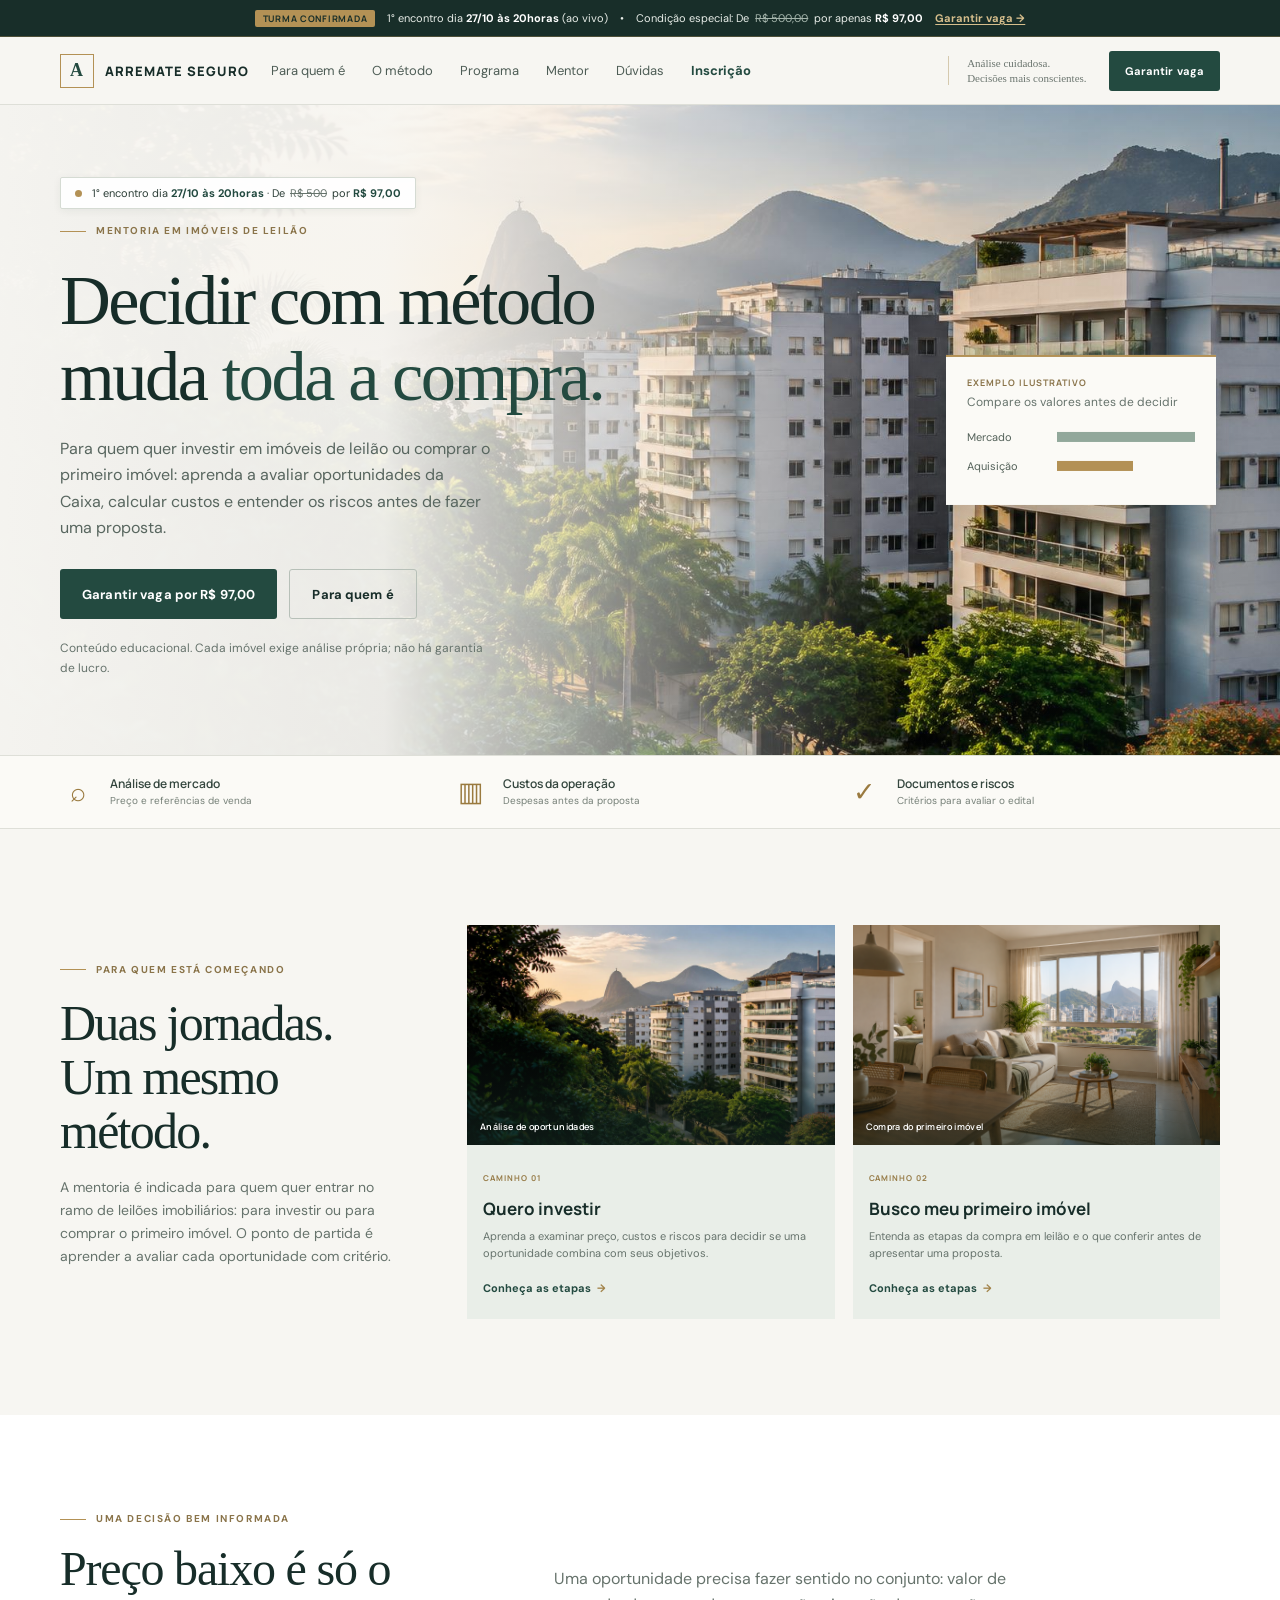
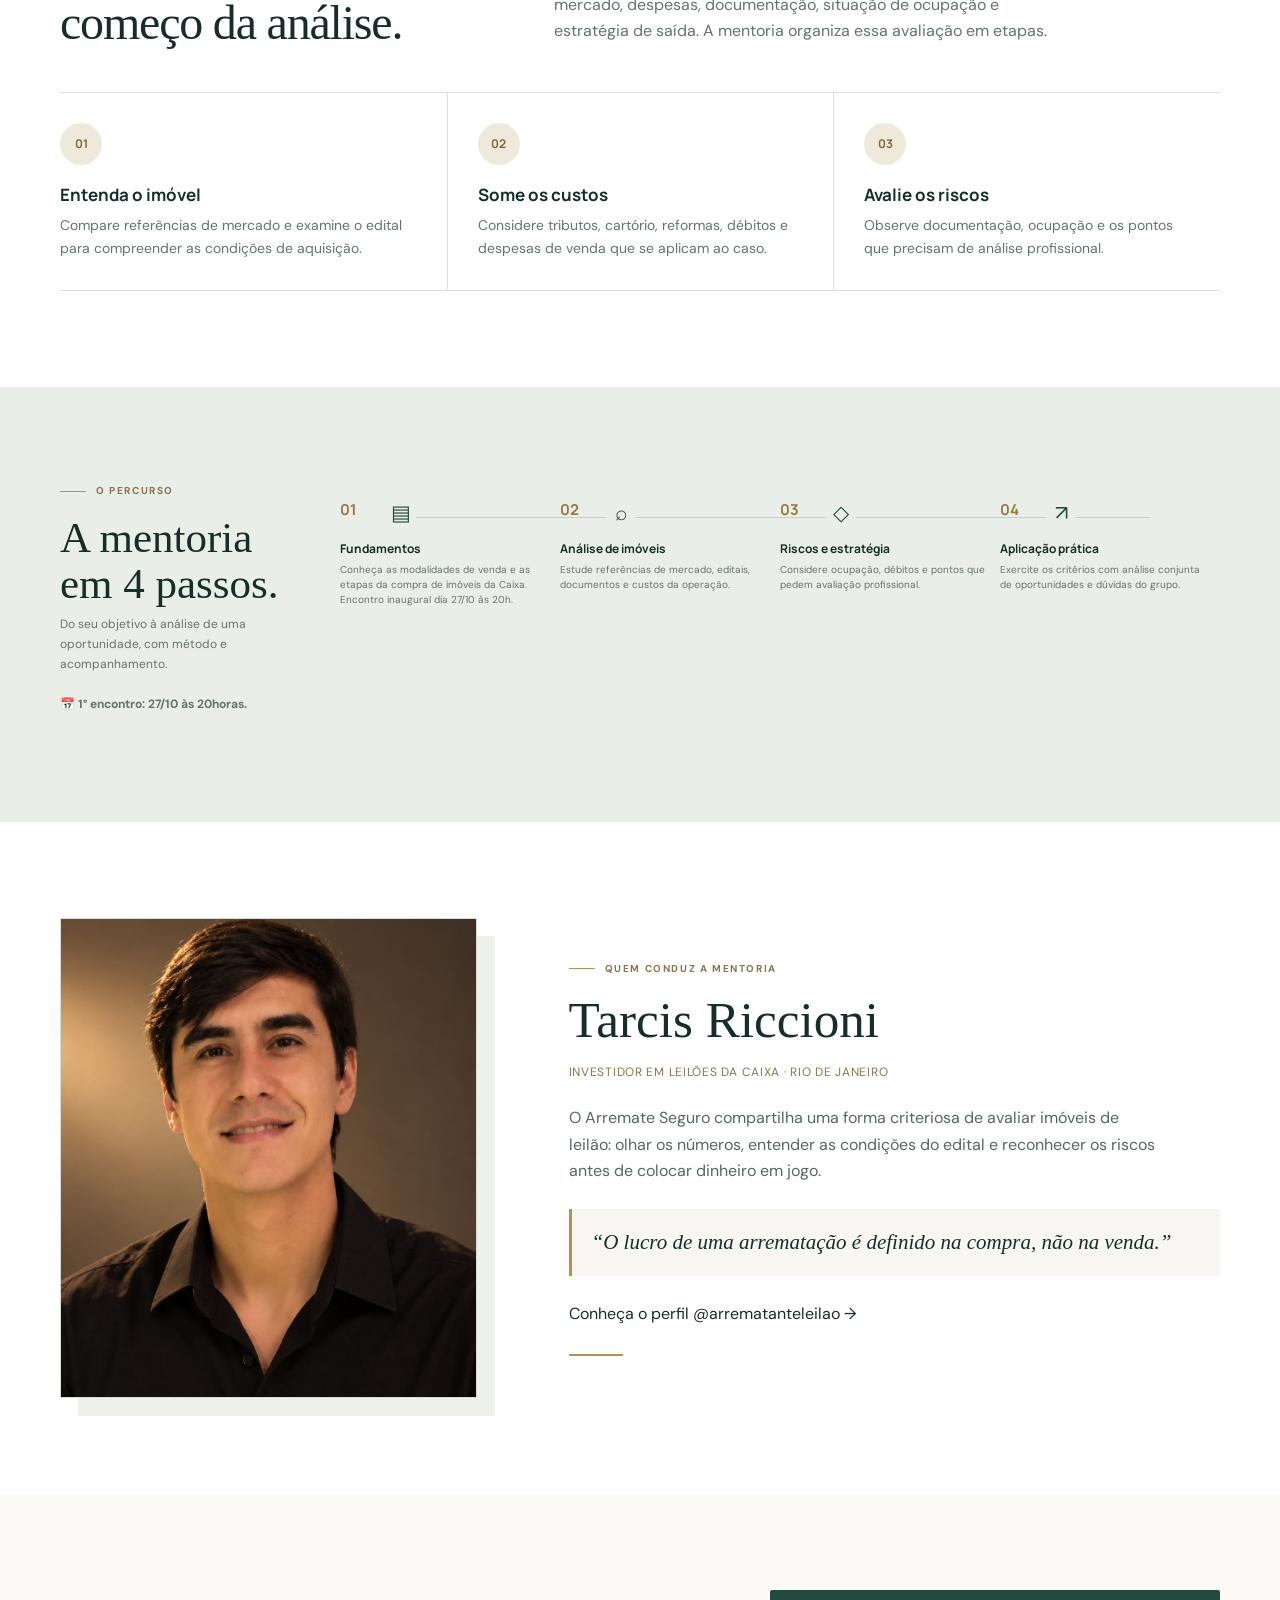
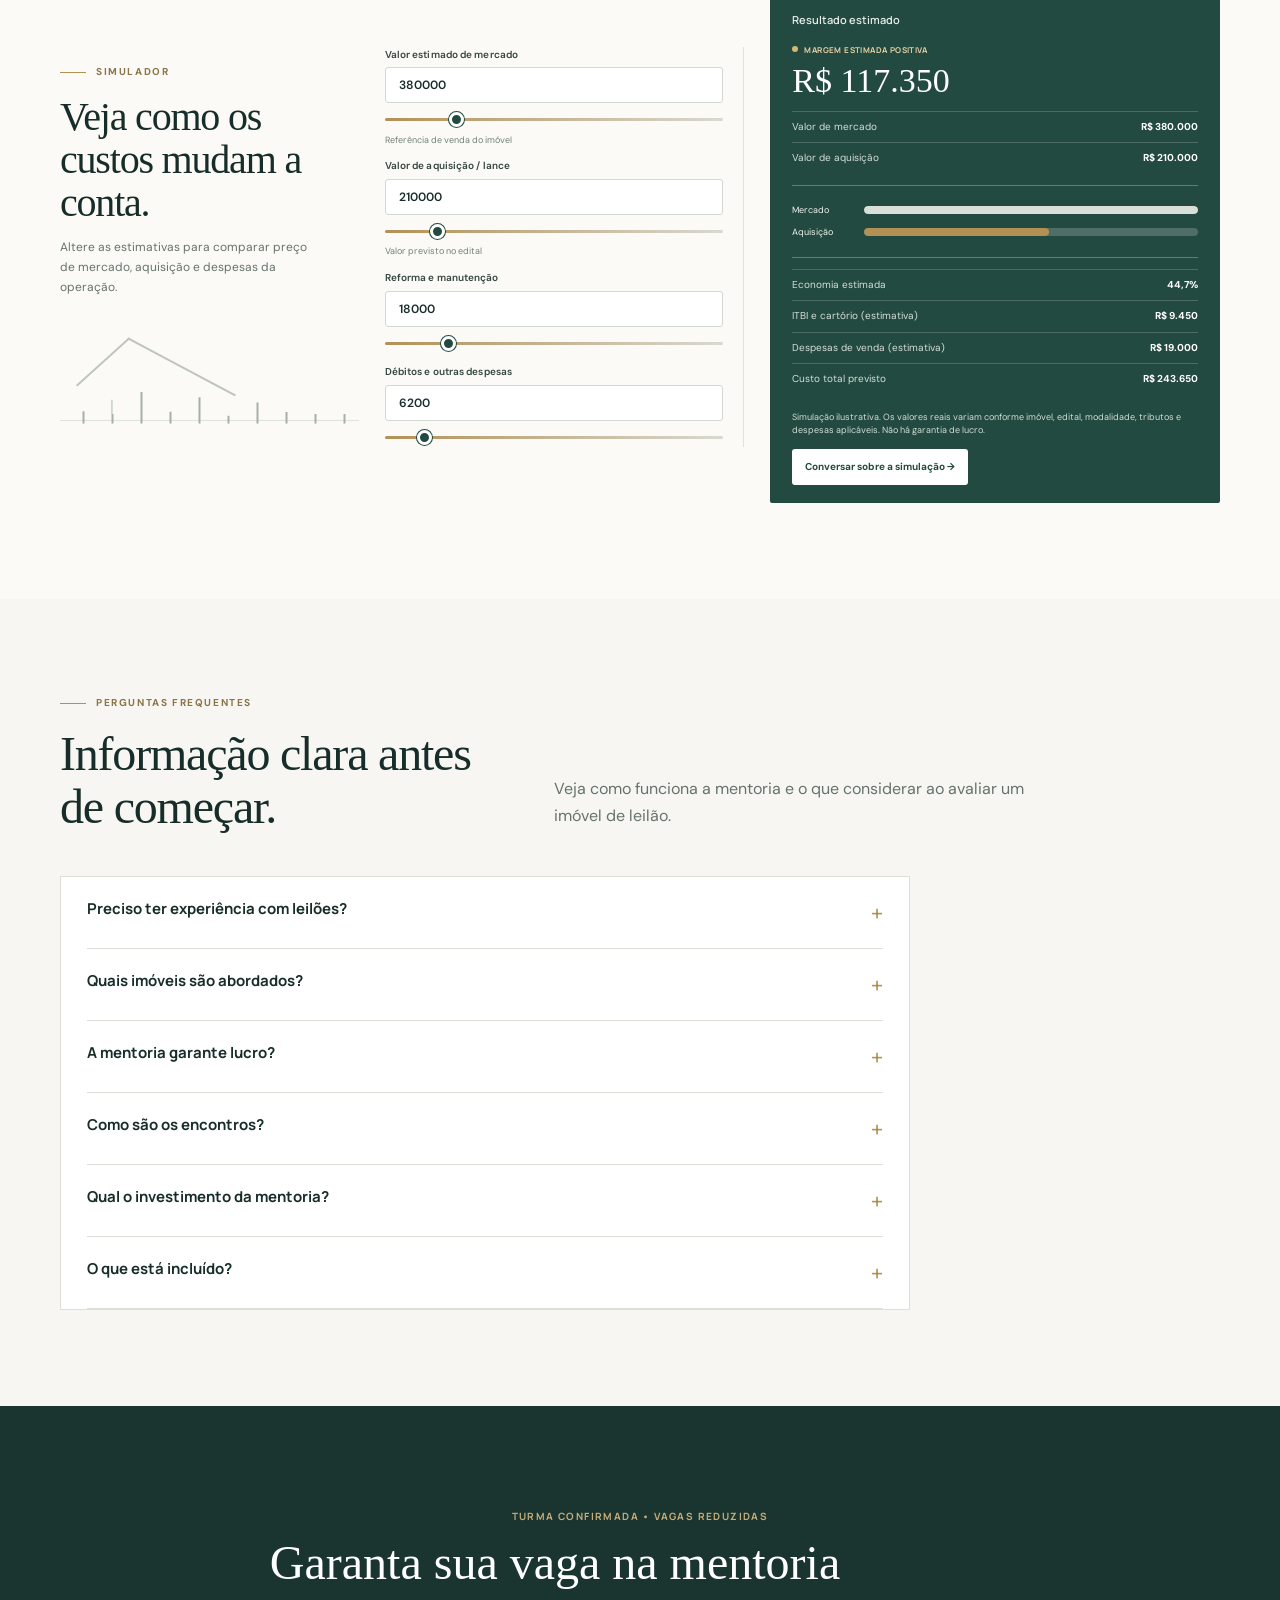
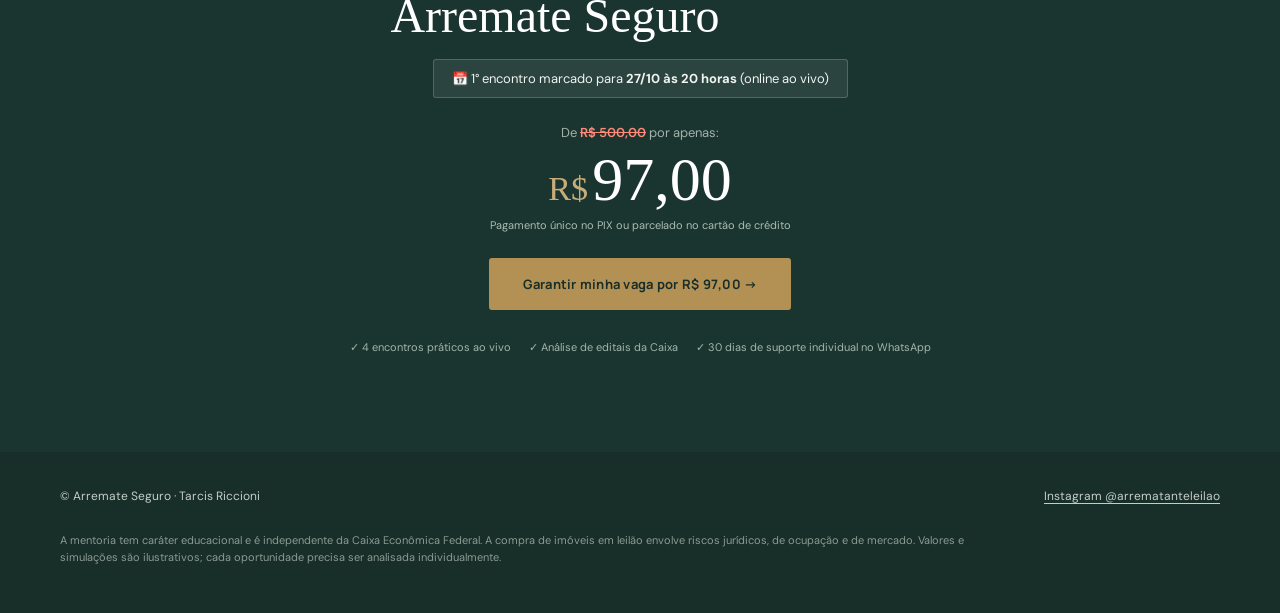
==== commit 070a4cfa: "Atualizar oferta promocional para R$ 97 e data do 1° encontro para 27/10 às 20h nos dois index" ====
--- a/index2.html
+++ b/index2.html
@@ -46,28 +46,99 @@
     .close{background:#234a40}.close-inner{min-height:110px}
     @media(max-width:900px){.nav-note{display:none}.hero-content{width:58%}.hero-analysis{right:3vw;width:240px}.program-layout{grid-template-columns:1fr}.program-intro p{max-width:400px}.program-list{gap:5px}.simulator-layout{grid-template-columns:.9fr 1fr}.simulator-intro{grid-column:1/3;min-height:0;padding:0}.simulator-sketch{display:none}}
     @media(max-width:700px){.hero{min-height:0}.hero-grid{min-height:590px}.hero-content{width:100%;max-width:520px;padding:54px 0 250px}.hero-visual:after{background:linear-gradient(180deg,rgba(247,246,242,.98) 0%,rgba(247,246,242,.94) 43%,rgba(247,246,242,.28) 70%,rgba(23,45,41,.2) 100%)}.hero-visual img{object-position:60% center}.hero-analysis{top:auto;bottom:20px;right:20px;transform:none;width:220px}.journeys-layout{grid-template-columns:1fr;gap:22px}.journey-cards{grid-template-columns:1fr}.journey-card{grid-template-columns:.8fr 1.2fr}.journey-photo{min-height:180px}.program-list{grid-template-columns:repeat(2,minmax(0,1fr));row-gap:25px}.program-list:before{display:none}.program-row{padding:8px 8px 0 0}.simulator-layout{grid-template-columns:1fr;gap:23px}.simulator-intro{grid-column:auto}.sim-fields{grid-template-columns:1fr 1fr;gap:18px;padding:0;border:0}.sim-results{padding:22px}}
-    @media(max-width:480px){.hero-grid{min-height:625px}.hero-content{padding-top:44px}.hero-content h1{font-size:43px}.hero-analysis{right:15px;bottom:18px}.proof-row{grid-template-columns:1fr;gap:12px}.journey-card{grid-template-columns:1fr}.journey-photo{min-height:160px}.journey-copy{padding:17px 19px}.journey-copy p{font-size:12px}.program-list{grid-template-columns:1fr}.program-row{grid-template-columns:36px 28px 1fr}.program-row .num{grid-column:1;grid-row:1}.program-row .step-mark{grid-column:2;grid-row:1}.program-row h3{grid-column:3;grid-row:1;padding:7px 0 0}.program-row p{grid-column:3;grid-row:2;padding:3px 0 0}.sim-fields{grid-template-columns:1fr}.nav .button{display:none}}  </style>
+    .top-announcement{background:#182e29;color:#e9eee9;padding:9px 0;font-size:11px;border-bottom:1px solid rgba(179,145,85,.35);text-align:center}
+    .top-announcement-inner{display:flex;align-items:center;justify-content:center;gap:12px;flex-wrap:wrap}
+    .top-tag{background:#b39155;color:#182e29;font:700 9px var(--display);padding:2px 8px;border-radius:2px;letter-spacing:.08em;text-transform:uppercase}
+    .top-announcement del{color:#a4b4ab;margin:0 3px}
+    .top-announcement strong{color:#fff}
+    .top-announcement a{color:#d6be8c;font-weight:700;text-decoration:underline;text-underline-offset:2px}
+    .top-announcement a:hover{color:#fff}
+    .hero-batch-pill{display:inline-flex;align-items:center;gap:10px;background:rgba(255,255,255,.95);border:1px solid #d5dbd3;padding:6px 14px;border-radius:2px;font-size:11px;color:#2c3e37;margin-bottom:14px;box-shadow:0 2px 8px rgba(23,45,41,.06)}
+    .hero-batch-pill .dot{width:7px;height:7px;border-radius:50%;background:#b39155}
+    .hero-batch-pill del{color:var(--muted);margin:0 2px}
+    .hero-batch-pill strong{color:var(--green);font-weight:700}
+    .close{background:#1a352f;color:#fff;padding:85px 0}
+    .close-card{max-width:820px;margin:0 auto;text-align:center}
+    .close-tag{display:inline-block;color:#c8ad79;font:700 10px var(--display);letter-spacing:.14em;text-transform:uppercase;margin-bottom:14px}
+    .close-card h2{font:500 clamp(34px,4.5vw,48px)/1.1 var(--serif);color:#fff;margin:0 0 16px}
+    .close-date{display:inline-flex;align-items:center;gap:8px;background:rgba(255,255,255,.08);border:1px solid rgba(179,145,85,.4);padding:8px 18px;border-radius:3px;font-size:13px;color:#f0f4f1;margin-bottom:24px}
+    .close-pricing{margin:0 0 24px}
+    .close-old-price{font-size:13px;color:#a3b2a9;margin-bottom:4px}
+    .close-old-price del{color:#ff8a7a;font-weight:600}
+    .close-big-price{font:500 clamp(44px,6vw,62px)/1 var(--serif);color:#fff}
+    .close-big-price em{font-style:normal;color:#c8ad79;font-size:.55em;margin-right:4px}
+    .close-terms{font-size:11px;color:#abbbb2;margin-top:6px}
+    .close-actions{display:flex;flex-direction:column;align-items:center;gap:14px}
+    .close-btn{min-height:52px;padding:0 34px;background:#b39155;color:#182e29;font:700 13px var(--display);letter-spacing:.02em;border-radius:3px;transition:background .2s;display:inline-flex;align-items:center;justify-content:center}
+    .close-btn:hover{background:#c8ad79;color:#182e29}
+    .close-pills{display:flex;gap:18px;justify-content:center;flex-wrap:wrap;margin-top:14px;font-size:11px;color:#a3b5ab}
+  </style>
 </head>
 <body>
+  <div class="top-announcement" role="region" aria-label="Aviso de turma">
+    <div class="wrap top-announcement-inner">
+      <span class="top-tag">Turma Confirmada</span>
+      <span>1° encontro dia <strong>27/10 às 20horas</strong> (ao vivo)</span>
+      <span>•</span>
+      <span>Condição especial: De <del>R$ 500,00</del> por apenas <strong>R$ 97,00</strong></span>
+      <a href="#inscricao">Garantir vaga &rarr;</a>
+    </div>
+  </div>
   <header class="topbar" id="top"><div class="wrap nav">
     <a class="brand" href="#top"><span class="brand-mark" aria-hidden="true">A</span><span>ARREMATE SEGURO</span></a>
-    <nav class="links" id="siteNav" aria-label="Navegação principal"><a href="#publico">Para quem é</a><a href="#metodo">O método</a><a href="#programa">Programa</a><a href="#mentor">Mentor</a><a href="#duvidas">Dúvidas</a></nav>
-    <span class="nav-note">Análise cuidadosa.<br>Decisões mais conscientes.</span><a class="button nav-cta" href="https://wa.me/5521986785306?text=Ol%C3%A1%2C%20Tarcis!%20Quero%20conhecer%20a%20mentoria%20Arremate%20Seguro.">Falar com Tarcis</a>
+    <nav class="links" id="siteNav" aria-label="Navegação principal"><a href="#publico">Para quem é</a><a href="#metodo">O método</a><a href="#programa">Programa</a><a href="#mentor">Mentor</a><a href="#duvidas">Dúvidas</a><a href="#inscricao" style="color:var(--green);font-weight:700;">Inscrição</a></nav>
+    <span class="nav-note">Análise cuidadosa.<br>Decisões mais conscientes.</span><a class="button nav-cta" href="#inscricao">Garantir vaga</a>
     <button class="menu-btn" id="menuBtn" type="button" aria-label="Abrir menu" aria-expanded="false" aria-controls="siteNav">☰</button>
   </div></header>
   <main>
     <section class="hero"><div class="wrap hero-grid">
-      <div class="hero-content"><div class="eyebrow">Mentoria em imóveis de leilão</div><h1>Decidir com método muda <em>toda a compra.</em></h1><p class="hero-copy">Para quem quer investir em imóveis de leilão ou comprar o primeiro imóvel: aprenda a avaliar oportunidades da Caixa, calcular custos e entender os riscos antes de fazer uma proposta.</p><div class="hero-actions"><a class="button" href="https://wa.me/5521986785306?text=Ol%C3%A1%2C%20Tarcis!%20Quero%20conhecer%20a%20mentoria.">Conversar sobre a mentoria</a><a class="button outline" href="#publico">Para quem é</a></div><p class="quiet">Conteúdo educacional. Cada imóvel exige análise própria; não há garantia de lucro.</p></div>
+      <div class="hero-content">
+        <div class="hero-batch-pill">
+          <span class="dot" aria-hidden="true"></span>
+          <span>1° encontro dia <strong>27/10 às 20horas</strong> · De <del>R$ 500</del> por <strong>R$ 97,00</strong></span>
+        </div>
+        <div class="eyebrow">Mentoria em imóveis de leilão</div>
+        <h1>Decidir com método muda <em>toda a compra.</em></h1>
+        <p class="hero-copy">Para quem quer investir em imóveis de leilão ou comprar o primeiro imóvel: aprenda a avaliar oportunidades da Caixa, calcular custos e entender os riscos antes de fazer uma proposta.</p>
+        <div class="hero-actions">
+          <a class="button" href="#inscricao">Garantir vaga por R$ 97,00</a>
+          <a class="button outline" href="#publico">Para quem é</a>
+        </div>
+        <p class="quiet">Conteúdo educacional. Cada imóvel exige análise própria; não há garantia de lucro.</p>
+      </div>
       <div class="hero-visual"><img src="assets/rio-condominio.jpg" alt="Condomínio residencial no Rio de Janeiro" width="600" height="480"><div class="hero-analysis"><span class="analysis-label">Exemplo ilustrativo</span><span class="analysis-caption">Compare os valores antes de decidir</span><div class="analysis-row"><span>Mercado</span><i class="analysis-market"></i></div><div class="analysis-row"><span>Aquisição</span><i class="analysis-buy"></i></div></div><div class="photo-caption"><strong>Arremate Seguro</strong>Critério para analisar oportunidades com clareza.</div></div>
     </div></section>
     <div class="proof"><div class="wrap proof-row"><div class="proof-item"><span class="proof-icon" aria-hidden="true">⌕</span><span><strong>Análise de mercado</strong><small>Preço e referências de venda</small></span></div><div class="proof-item"><span class="proof-icon" aria-hidden="true">▥</span><span><strong>Custos da operação</strong><small>Despesas antes da proposta</small></span></div><div class="proof-item"><span class="proof-icon" aria-hidden="true">✓</span><span><strong>Documentos e riscos</strong><small>Critérios para avaliar o edital</small></span></div></div></div>
     <section class="content journeys" id="publico"><div class="wrap journeys-layout"><div class="journeys-intro"><div class="eyebrow">Para quem está começando</div><h2>Duas jornadas.<br>Um mesmo método.</h2><p>A mentoria é indicada para quem quer entrar no ramo de leilões imobiliários: para investir ou para comprar o primeiro imóvel. O ponto de partida é aprender a avaliar cada oportunidade com critério.</p></div><div class="journey-cards"><article class="journey-card"><div class="journey-photo"><img src="assets/rio-condominio.jpg" alt="Condomínio residencial no Rio de Janeiro" loading="lazy"><span>Análise de oportunidades</span></div><div class="journey-copy"><span class="journey-index">CAMINHO 01</span><h3>Quero investir</h3><p>Aprenda a examinar preço, custos e riscos para decidir se uma oportunidade combina com seus objetivos.</p><a href="#programa">Conheça as etapas <span aria-hidden="true">→</span></a></div></article><article class="journey-card"><div class="journey-photo"><img src="assets/primeiro-imovel-interior.png" alt="Sala de estar iluminada em um apartamento residencial" loading="lazy"><span>Compra do primeiro imóvel</span></div><div class="journey-copy"><span class="journey-index">CAMINHO 02</span><h3>Busco meu primeiro imóvel</h3><p>Entenda as etapas da compra em leilão e o que conferir antes de apresentar uma proposta.</p><a href="#programa">Conheça as etapas <span aria-hidden="true">→</span></a></div></article></div></div></section>
     <section class="content method" id="metodo"><div class="wrap"><div class="section-head"><div><div class="eyebrow">Uma decisão bem informada</div><h2>Preço baixo é só o começo da análise.</h2></div><p>Uma oportunidade precisa fazer sentido no conjunto: valor de mercado, despesas, documentação, situação de ocupação e estratégia de saída. A mentoria organiza essa avaliação em etapas.</p></div><div class="method-grid"><article class="method-card"><span class="number">01</span><h3>Entenda o imóvel</h3><p>Compare referências de mercado e examine o edital para compreender as condições de aquisição.</p></article><article class="method-card"><span class="number">02</span><h3>Some os custos</h3><p>Considere tributos, cartório, reformas, débitos e despesas de venda que se aplicam ao caso.</p></article><article class="method-card"><span class="number">03</span><h3>Avalie os riscos</h3><p>Observe documentação, ocupação e os pontos que precisam de análise profissional.</p></article></div></div></section>
-    <section class="content program" id="programa"><div class="wrap program-layout"><div class="program-intro"><div class="eyebrow">O percurso</div><h2>A mentoria<br>em 4 passos.</h2><p>Do seu objetivo à análise de uma oportunidade, com método e acompanhamento.</p></div><div class="program-list"><article class="program-row"><span class="num">01</span><span class="step-mark" aria-hidden="true">▤</span><h3>Fundamentos</h3><p>Conheça as modalidades de venda e as etapas da compra de imóveis da Caixa.</p></article><article class="program-row"><span class="num">02</span><span class="step-mark" aria-hidden="true">⌕</span><h3>Análise de imóveis</h3><p>Estude referências de mercado, editais, documentos e custos da operação.</p></article><article class="program-row"><span class="num">03</span><span class="step-mark" aria-hidden="true">◇</span><h3>Riscos e estratégia</h3><p>Considere ocupação, débitos e pontos que pedem avaliação profissional.</p></article><article class="program-row"><span class="num">04</span><span class="step-mark" aria-hidden="true">↗</span><h3>Aplicação prática</h3><p>Exercite os critérios com análise conjunta de oportunidades e dúvidas do grupo.</p></article></div></div></section>
+    <section class="content program" id="programa"><div class="wrap program-layout"><div class="program-intro"><div class="eyebrow">O percurso</div><h2>A mentoria<br>em 4 passos.</h2><p>Do seu objetivo à análise de uma oportunidade, com método e acompanhamento.<br><br>📅 <strong>1° encontro: 27/10 às 20horas.</strong></p></div><div class="program-list"><article class="program-row"><span class="num">01</span><span class="step-mark" aria-hidden="true">▤</span><h3>Fundamentos</h3><p>Conheça as modalidades de venda e as etapas da compra de imóveis da Caixa. Encontro inaugural dia 27/10 às 20h.</p></article><article class="program-row"><span class="num">02</span><span class="step-mark" aria-hidden="true">⌕</span><h3>Análise de imóveis</h3><p>Estude referências de mercado, editais, documentos e custos da operação.</p></article><article class="program-row"><span class="num">03</span><span class="step-mark" aria-hidden="true">◇</span><h3>Riscos e estratégia</h3><p>Considere ocupação, débitos e pontos que pedem avaliação profissional.</p></article><article class="program-row"><span class="num">04</span><span class="step-mark" aria-hidden="true">↗</span><h3>Aplicação prática</h3><p>Exercite os critérios com análise conjunta de oportunidades e dúvidas do grupo.</p></article></div></div></section>
     <section class="content" id="mentor"><div class="wrap mentor-grid"><img class="mentor-photo" src="assets/tarcis-riccioni.jpg" alt="Tarcis Riccioni, mentor do Arremate Seguro" width="500" height="580" loading="lazy"><div class="mentor-copy"><div class="eyebrow">Quem conduz a mentoria</div><h2>Tarcis Riccioni</h2><div class="mentor-role">Investidor em leilões da Caixa · Rio de Janeiro</div><p>O Arremate Seguro compartilha uma forma criteriosa de avaliar imóveis de leilão: olhar os números, entender as condições do edital e reconhecer os riscos antes de colocar dinheiro em jogo.</p><blockquote class="mentor-quote">“O lucro de uma arrematação é definido na compra, não na venda.”</blockquote><a class="text-link" href="https://www.instagram.com/arrematanteleilao/" target="_blank" rel="noopener noreferrer">Conheça o perfil @arrematanteleilao →</a></div></div></section>
     <section class="content simulator" id="simulador"><div class="wrap simulator-layout"><div class="simulator-intro"><div class="eyebrow">Simulador</div><h2>Veja como os custos mudam a conta.</h2><p>Altere as estimativas para comparar preço de mercado, aquisição e despesas da operação.</p><div class="simulator-sketch" aria-hidden="true"><span class="sketch-mountain"></span><span class="sketch-city"></span></div></div><div class="sim-fields"><div class="sim-field"><label for="simMarket">Valor estimado de mercado</label><input id="simMarket" type="number" min="10000" step="5000" value="380000"><input class="sim-range" id="rangeMarket" type="range" min="100000" max="1500000" step="10000" value="380000" aria-label="Ajustar valor estimado de mercado"><small>Referência de venda do imóvel</small></div><div class="sim-field"><label for="simBuy">Valor de aquisição / lance</label><input id="simBuy" type="number" min="10000" step="5000" value="210000"><input class="sim-range" id="rangeBuy" type="range" min="50000" max="1200000" step="5000" value="210000" aria-label="Ajustar valor de aquisição"><small>Valor previsto no edital</small></div><div class="sim-field"><label for="simRenovation">Reforma e manutenção</label><input id="simRenovation" type="number" min="0" step="1000" value="18000"><input class="sim-range" id="rangeRenovation" type="range" min="0" max="100000" step="2500" value="18000" aria-label="Ajustar reforma e manutenção"></div><div class="sim-field"><label for="simDebts">Débitos e outras despesas</label><input id="simDebts" type="number" min="0" step="1000" value="6200"><input class="sim-range" id="rangeDebts" type="range" min="0" max="60000" step="1000" value="6200" aria-label="Ajustar débitos e outras despesas"></div></div><div class="sim-results" aria-live="polite"><div class="sim-result-title">Resultado estimado</div><div class="sim-status" id="simStatus">Margem estimada positiva</div><div class="sim-profit" id="simProfit">R$ 117.350</div><div class="sim-row"><span>Valor de mercado</span><strong id="marketBarValue">R$ 380.000</strong></div><div class="sim-row"><span>Valor de aquisição</span><strong id="purchaseBarValue">R$ 210.000</strong></div><div class="chart-box" aria-label="Gráfico comparativo entre mercado e aquisição"><div class="chart-line"><span>Mercado</span><div class="chart-track"><div class="chart-fill" id="marketBar"></div></div></div><div class="chart-line"><span>Aquisição</span><div class="chart-track"><div class="chart-fill purchase" id="purchaseBar"></div></div></div><div class="chart-legend"><span><i class="legend-dot"></i>Mercado</span><span><i class="legend-dot gold"></i>Aquisição</span></div></div><div class="sim-row"><span>Economia estimada</span><strong id="simDiscount">44,7%</strong></div><div class="sim-row"><span>ITBI e cartório (estimativa)</span><strong id="simTransfer">R$ 9.450</strong></div><div class="sim-row"><span>Despesas de venda (estimativa)</span><strong id="simSale">R$ 19.000</strong></div><div class="sim-row"><span>Custo total previsto</span><strong id="simTotal">R$ 243.650</strong></div><p class="legal-sim">Simulação ilustrativa. Os valores reais variam conforme imóvel, edital, modalidade, tributos e despesas aplicáveis. Não há garantia de lucro.</p><a class="sim-whatsapp" id="simWhatsApp" href="https://wa.me/5521986785306" target="_blank" rel="noopener noreferrer">Conversar sobre a simulação →</a></div></div></section>
-    <section class="content faq" id="duvidas"><div class="wrap"><div class="section-head"><div><div class="eyebrow">Perguntas frequentes</div><h2>Informação clara antes de começar.</h2></div><p>Veja como funciona a mentoria e o que considerar ao avaliar um imóvel de leilão.</p></div><div class="faq-list"><details><summary>Preciso ter experiência com leilões?</summary><p>Não. A proposta é apresentar os conceitos fundamentais e conduzir o aluno até a análise prática de uma oportunidade.</p></details><details><summary>Quais imóveis são abordados?</summary><p>O foco está nas modalidades de venda de imóveis da Caixa, com ênfase no mercado do Rio de Janeiro.</p></details><details><summary>A mentoria garante lucro?</summary><p>Não. Investimentos imobiliários envolvem riscos e não há garantia de lucro. A mentoria ensina critérios de análise e não garante resultados.</p></details><details><summary>Como são os encontros?</summary><p>São quatro encontros online ao longo de um mês, com análise conjunta de editais e oportunidades.</p></details><details><summary>O que está incluído?</summary><p>Encontros práticos, grupo de alunos, suporte adicional por WhatsApp e análise conjunta de oportunidades, conforme as condições da turma.</p></details></div></div></section>
-    <section class="content close"><div class="wrap close-inner"><h2>Quer entender se a mentoria faz sentido para você?</h2><a class="button" href="https://wa.me/5521986785306?text=Ol%C3%A1%2C%20Tarcis!%20Quero%20tirar%20d%C3%BAvidas%20sobre%20a%20mentoria%20Arremate%20Seguro.">Conversar pelo WhatsApp</a></div></section>
+    <section class="content faq" id="duvidas"><div class="wrap"><div class="section-head"><div><div class="eyebrow">Perguntas frequentes</div><h2>Informação clara antes de começar.</h2></div><p>Veja como funciona a mentoria e o que considerar ao avaliar um imóvel de leilão.</p></div><div class="faq-list"><details><summary>Preciso ter experiência com leilões?</summary><p>Não. A proposta é apresentar os conceitos fundamentais e conduzir o aluno até a análise prática de uma oportunidade.</p></details><details><summary>Quais imóveis são abordados?</summary><p>O foco está nas modalidades de venda de imóveis da Caixa, com ênfase no mercado do Rio de Janeiro.</p></details><details><summary>A mentoria garante lucro?</summary><p>Não. Investimentos imobiliários envolvem riscos e não há garantia de lucro. A mentoria ensina critérios de análise e não garante resultados.</p></details><details><summary>Como são os encontros?</summary><p>São quatro encontros online ao longo de um mês, com análise conjunta de editais e oportunidades. O 1° encontro desta turma já está confirmado para o dia 27/10 às 20 horas.</p></details><details><summary>Qual o investimento da mentoria?</summary><p>Nesta condição especial de lançamento da nova turma, o valor é de R$ 500,00 por apenas R$ 97,00 (no PIX ou parcelado no cartão). O 1° encontro será no dia 27/10 às 20 horas. As vagas são reduzidas para manter o acompanhamento individual.</p></details><details><summary>O que está incluído?</summary><p>Encontros práticos ao vivo, grupo exclusivo de alunos, 30 dias de suporte direto no WhatsApp e análise conjunta de oportunidades.</p></details></div></div></section>
+    <section class="content close" id="inscricao">
+      <div class="wrap close-card">
+        <span class="close-tag">Turma Confirmada • Vagas Reduzidas</span>
+        <h2>Garanta sua vaga na mentoria Arremate Seguro</h2>
+        <div class="close-date">
+          <span>📅 1° encontro marcado para <strong>27/10 às 20 horas</strong> (online ao vivo)</span>
+        </div>
+        <div class="close-pricing">
+          <div class="close-old-price">De <del>R$ 500,00</del> por apenas:</div>
+          <div class="close-big-price"><em>R$</em>97,00</div>
+          <div class="close-terms">Pagamento único no PIX ou parcelado no cartão de crédito</div>
+        </div>
+        <div class="close-actions">
+          <a class="close-btn" href="https://wa.me/5521986785306?text=Ol%C3%A1%2C%20Tarcis!%20Quero%20garantir%20minha%20vaga%20na%20mentoria%20Arremate%20Seguro%20por%20R%24%2097%2C00%20(1%C2%B0%20encontro%20dia%2027%2F10%20%C3%A0s%2020h)." target="_blank" rel="noopener noreferrer">
+            Garantir minha vaga por R$ 97,00 &rarr;
+          </a>
+          <div class="close-pills">
+            <span>✓ 4 encontros práticos ao vivo</span>
+            <span>✓ Análise de editais da Caixa</span>
+            <span>✓ 30 dias de suporte individual no WhatsApp</span>
+          </div>
+        </div>
+      </div>
+    </section>
   </main>
   <footer class="footer"><div class="wrap"><div class="footer-row"><span>© <span id="year"></span> Arremate Seguro · Tarcis Riccioni</span><a href="https://www.instagram.com/arrematanteleilao/" target="_blank" rel="noopener noreferrer">Instagram @arrematanteleilao</a></div><p class="legal">A mentoria tem caráter educacional e é independente da Caixa Econômica Federal. A compra de imóveis em leilão envolve riscos jurídicos, de ocupação e de mercado. Valores e simulações são ilustrativos; cada oportunidade precisa ser analisada individualmente.</p></div></footer>
   <script>
@@ -86,3 +157,4 @@
 
 
 
+
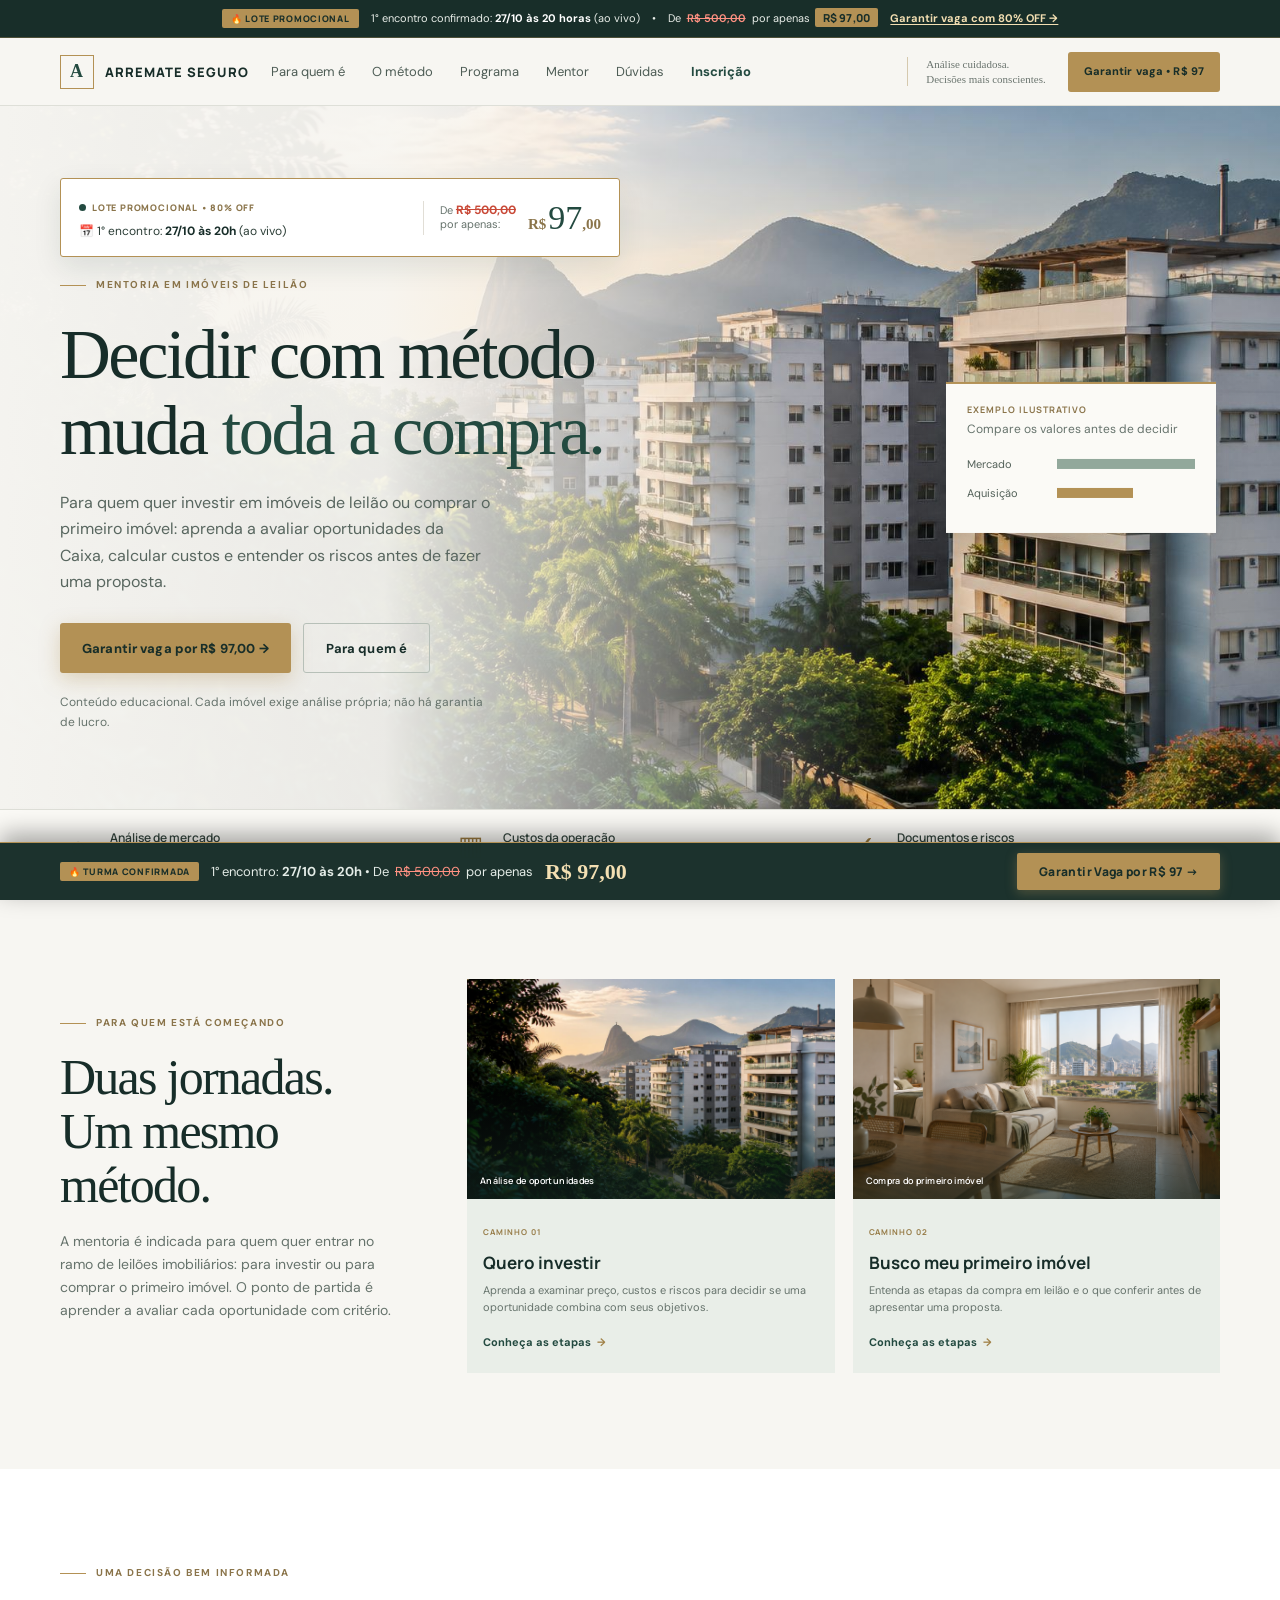
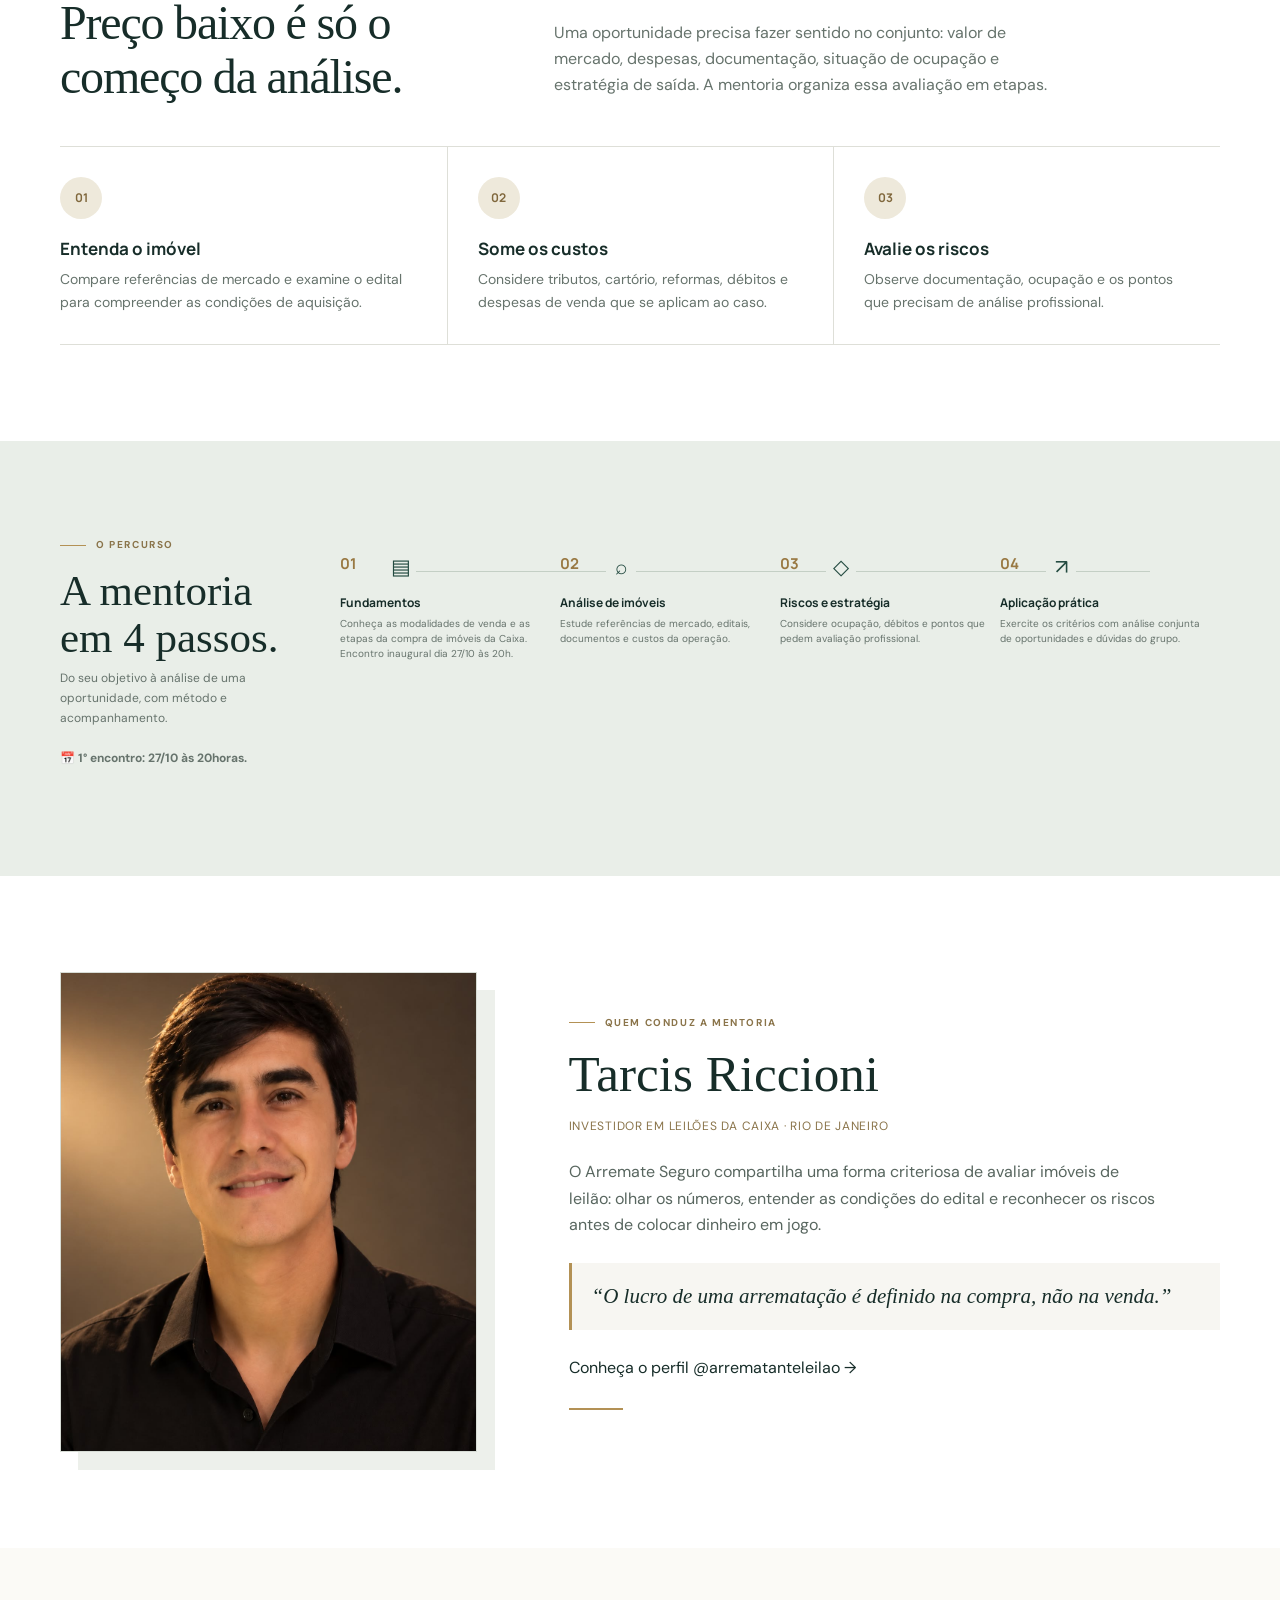
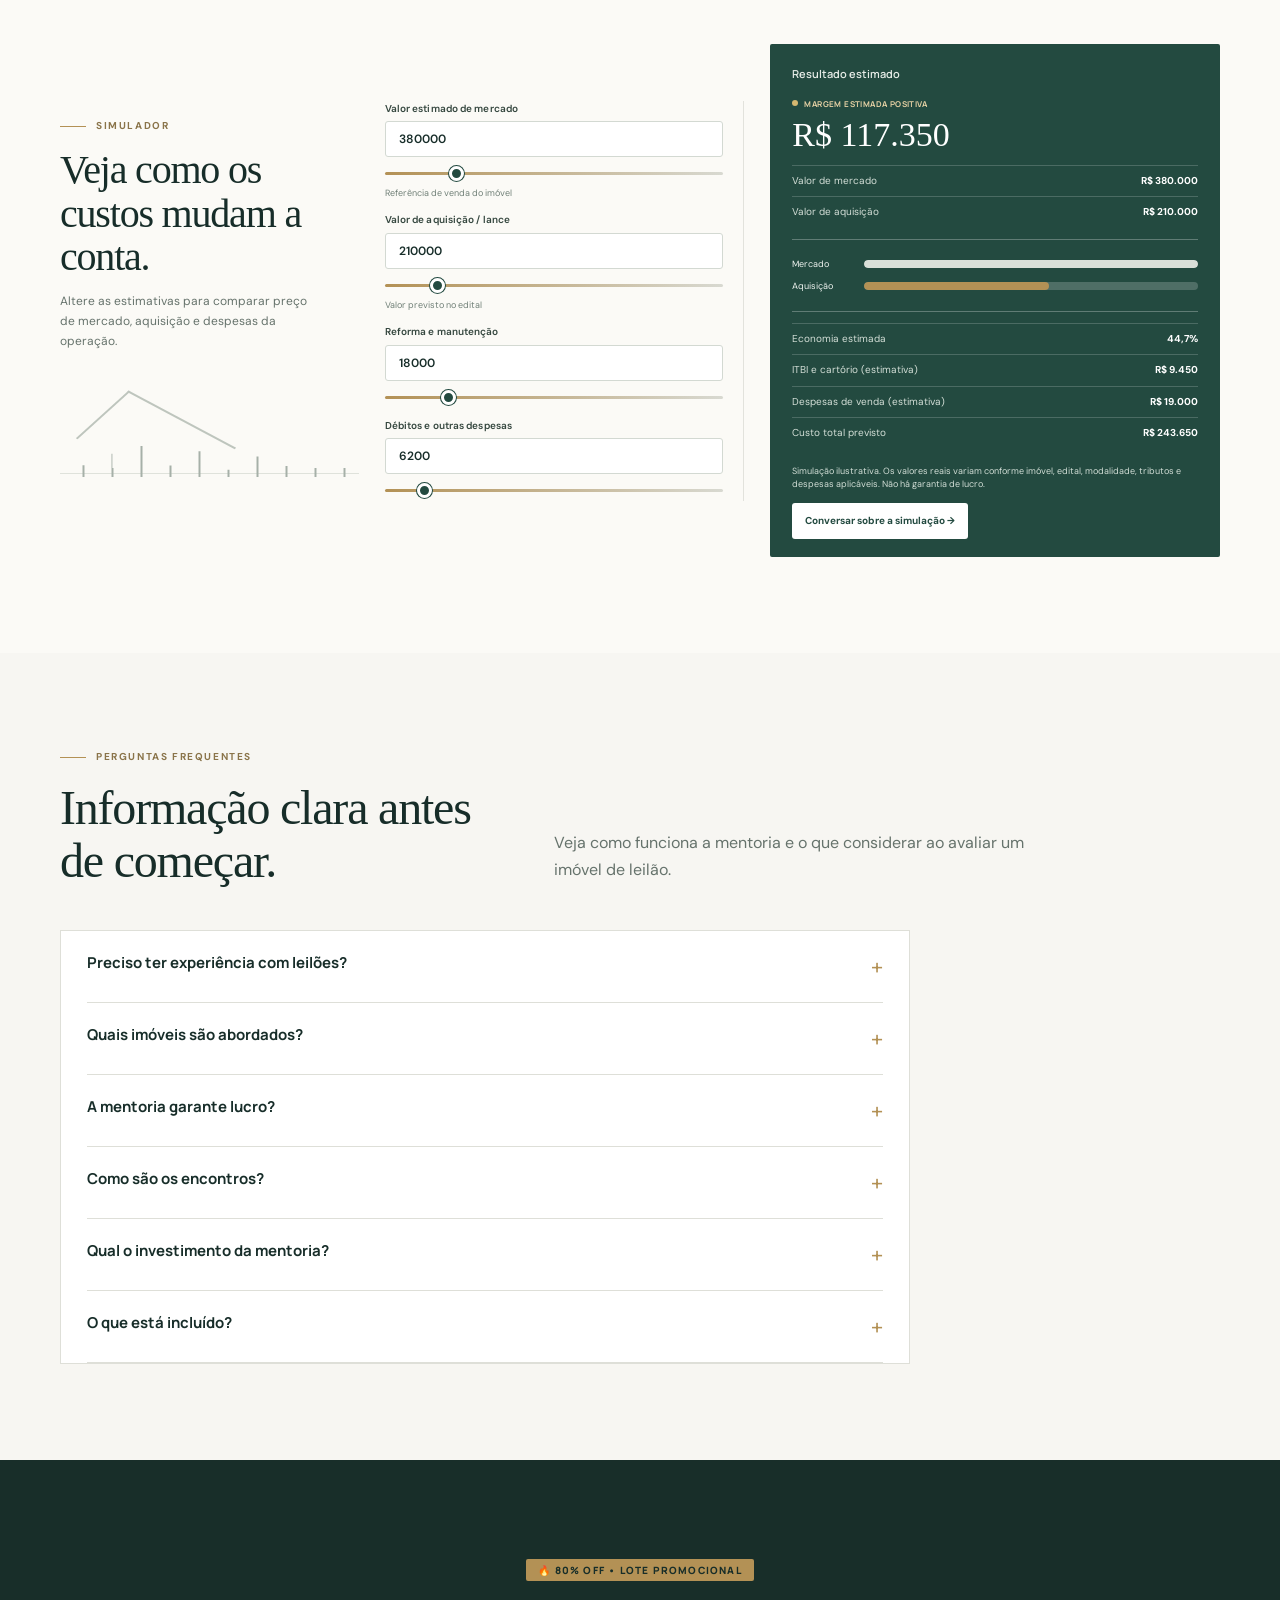
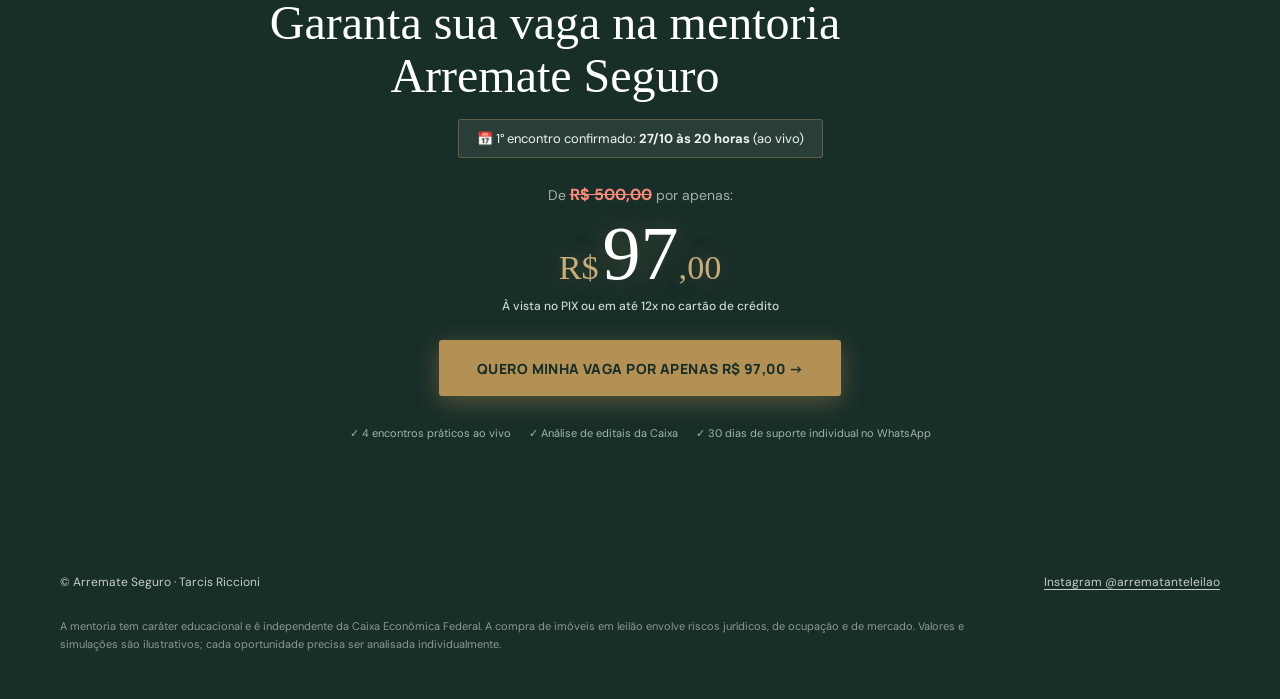
==== commit f9278608: "feat: colocar precos e condicoes em maxima evidencia em index e index2 com sticky bar, spotlights e " ====
--- a/index2.html
+++ b/index2.html
@@ -48,60 +48,91 @@
     @media(max-width:700px){.hero{min-height:0}.hero-grid{min-height:590px}.hero-content{width:100%;max-width:520px;padding:54px 0 250px}.hero-visual:after{background:linear-gradient(180deg,rgba(247,246,242,.98) 0%,rgba(247,246,242,.94) 43%,rgba(247,246,242,.28) 70%,rgba(23,45,41,.2) 100%)}.hero-visual img{object-position:60% center}.hero-analysis{top:auto;bottom:20px;right:20px;transform:none;width:220px}.journeys-layout{grid-template-columns:1fr;gap:22px}.journey-cards{grid-template-columns:1fr}.journey-card{grid-template-columns:.8fr 1.2fr}.journey-photo{min-height:180px}.program-list{grid-template-columns:repeat(2,minmax(0,1fr));row-gap:25px}.program-list:before{display:none}.program-row{padding:8px 8px 0 0}.simulator-layout{grid-template-columns:1fr;gap:23px}.simulator-intro{grid-column:auto}.sim-fields{grid-template-columns:1fr 1fr;gap:18px;padding:0;border:0}.sim-results{padding:22px}}
     .top-announcement{background:#182e29;color:#e9eee9;padding:9px 0;font-size:11px;border-bottom:1px solid rgba(179,145,85,.35);text-align:center}
     .top-announcement-inner{display:flex;align-items:center;justify-content:center;gap:12px;flex-wrap:wrap}
-    .top-tag{background:#b39155;color:#182e29;font:700 9px var(--display);padding:2px 8px;border-radius:2px;letter-spacing:.08em;text-transform:uppercase}
-    .top-announcement del{color:#a4b4ab;margin:0 3px}
+    .top-tag{background:#b39155;color:#182e29;font:800 9px var(--display);padding:3px 9px;border-radius:2px;letter-spacing:.08em;text-transform:uppercase}
+    .top-price-badge{background:#b39155;color:#182e29;font:800 11px var(--display);padding:2px 8px;border-radius:2px;letter-spacing:.02em;margin-left:2px}
+    .top-announcement del{color:#ff9182;margin:0 3px;font-weight:600}
     .top-announcement strong{color:#fff}
-    .top-announcement a{color:#d6be8c;font-weight:700;text-decoration:underline;text-underline-offset:2px}
+    .top-announcement a{color:#f3dfb2;font-weight:700;text-decoration:underline;text-underline-offset:2px}
     .top-announcement a:hover{color:#fff}
-    .hero-batch-pill{display:inline-flex;align-items:center;gap:10px;background:rgba(255,255,255,.95);border:1px solid #d5dbd3;padding:6px 14px;border-radius:2px;font-size:11px;color:#2c3e37;margin-bottom:14px;box-shadow:0 2px 8px rgba(23,45,41,.06)}
-    .hero-batch-pill .dot{width:7px;height:7px;border-radius:50%;background:#b39155}
-    .hero-batch-pill del{color:var(--muted);margin:0 2px}
-    .hero-batch-pill strong{color:var(--green);font-weight:700}
-    .close{background:#1a352f;color:#fff;padding:85px 0}
+    
+    /* Box de Oferta no Hero em Grande Evidência */
+    .hero-offer-box{background:#fff;border:1.5px solid #b39155;border-radius:3px;padding:14px 18px;margin-bottom:20px;box-shadow:0 10px 28px rgba(23,45,41,.1);display:flex;align-items:center;justify-content:space-between;gap:16px;flex-wrap:wrap}
+    .hero-offer-box .badge{display:inline-flex;align-items:center;gap:6px;font:800 9px var(--display);color:#8a744a;letter-spacing:.09em;text-transform:uppercase}
+    .hero-offer-box .badge-pulse{width:7px;height:7px;border-radius:50%;background:#234a40;display:inline-block}
+    .hero-offer-box .date{font-size:12px;color:#2c3e37;margin-top:3px}
+    .hero-offer-box .date strong{color:#172d29}
+    .hero-offer-box .pricing{display:flex;align-items:center;gap:12px;border-left:1px solid #e1ded6;padding-left:16px}
+    .hero-offer-box .from{font-size:11px;color:var(--muted);line-height:1.25}
+    .hero-offer-box .from del{color:#c94a38;font-weight:700;font-size:12px}
+    .hero-offer-box .to{font:500 34px/1 var(--serif);color:var(--green);display:flex;align-items:baseline}
+    .hero-offer-box .to em{font-style:normal;font-size:15px;color:#8a744a;margin-right:2px;font-weight:700}
+    .hero-offer-box .to small{font-size:15px;color:#8a744a;font-weight:700}
+    
+    /* Seção de Inscrição e Preço em Destaque */
+    .close{background:#182e29;color:#fff;padding:85px 0 110px}
     .close-card{max-width:820px;margin:0 auto;text-align:center}
-    .close-tag{display:inline-block;color:#c8ad79;font:700 10px var(--display);letter-spacing:.14em;text-transform:uppercase;margin-bottom:14px}
+    .close-tag{display:inline-block;background:#b39155;color:#182e29;font:800 10px var(--display);letter-spacing:.12em;text-transform:uppercase;padding:4px 12px;border-radius:2px;margin-bottom:16px}
     .close-card h2{font:500 clamp(34px,4.5vw,48px)/1.1 var(--serif);color:#fff;margin:0 0 16px}
     .close-date{display:inline-flex;align-items:center;gap:8px;background:rgba(255,255,255,.08);border:1px solid rgba(179,145,85,.4);padding:8px 18px;border-radius:3px;font-size:13px;color:#f0f4f1;margin-bottom:24px}
     .close-pricing{margin:0 0 24px}
-    .close-old-price{font-size:13px;color:#a3b2a9;margin-bottom:4px}
-    .close-old-price del{color:#ff8a7a;font-weight:600}
-    .close-big-price{font:500 clamp(44px,6vw,62px)/1 var(--serif);color:#fff}
-    .close-big-price em{font-style:normal;color:#c8ad79;font-size:.55em;margin-right:4px}
-    .close-terms{font-size:11px;color:#abbbb2;margin-top:6px}
+    .close-old-price{font-size:14px;color:#a3b2a9;margin-bottom:4px}
+    .close-old-price del{color:#ff8a7a;font-weight:700;font-size:16px}
+    .close-big-price{font:500 clamp(54px,7.5vw,76px)/1 var(--serif);color:#fff;text-shadow:0 0 24px rgba(179,145,85,.35);margin:6px 0}
+    .close-big-price em{font-style:normal;color:#c8ad79;font-size:.45em;margin-right:4px}
+    .close-big-price small{font-size:.45em;color:#c8ad79}
+    .close-terms{font-size:12px;color:#cbd9cf;margin-top:6px;font-weight:500}
     .close-actions{display:flex;flex-direction:column;align-items:center;gap:14px}
-    .close-btn{min-height:52px;padding:0 34px;background:#b39155;color:#182e29;font:700 13px var(--display);letter-spacing:.02em;border-radius:3px;transition:background .2s;display:inline-flex;align-items:center;justify-content:center}
-    .close-btn:hover{background:#c8ad79;color:#182e29}
+    .close-btn{min-height:56px;padding:0 38px;background:#b39155;color:#182e29;font:800 14px var(--display);letter-spacing:.03em;border-radius:3px;box-shadow:0 6px 24px rgba(179,145,85,.4);transition:background .2s,transform .2s,box-shadow .2s;display:inline-flex;align-items:center;justify-content:center}
+    .close-btn:hover{background:#c8ad79;color:#182e29;transform:translateY(-2px);box-shadow:0 8px 30px rgba(179,145,85,.6)}
     .close-pills{display:flex;gap:18px;justify-content:center;flex-wrap:wrap;margin-top:14px;font-size:11px;color:#a3b5ab}
+
+    /* Barra Fixa Flutuante de Rodapé */
+    .sticky-offer-bar{position:fixed;bottom:0;left:0;right:0;background:rgba(24,46,41,.98);border-top:1.5px solid #b39155;backdrop-filter:blur(12px);padding:10px 20px;z-index:98;box-shadow:0 -8px 24px rgba(0,0,0,.35)}
+    .sticky-offer-inner{width:min(var(--max),calc(100% - 40px));margin:0 auto;display:flex;align-items:center;justify-content:space-between;gap:16px;flex-wrap:wrap}
+    .sticky-offer-info{display:flex;align-items:center;gap:12px;flex-wrap:wrap}
+    .sticky-offer-tag{background:#b39155;color:#182e29;font:800 9px var(--display);padding:3px 9px;border-radius:2px;text-transform:uppercase;letter-spacing:.08em}
+    .sticky-offer-text{color:#e4ece7;font-size:13px}
+    .sticky-offer-text del{color:#ff9182;margin:0 3px}
+    .sticky-offer-price{font:700 22px var(--serif);color:#f3dfb2}
+    .sticky-offer-btn{background:#b39155;color:#182e29!important;font:800 12px var(--display);padding:10px 22px;border-radius:2px;letter-spacing:.03em;transition:background .2s,transform .2s;white-space:nowrap;box-shadow:0 3px 12px rgba(179,145,85,.35)}
+    .sticky-offer-btn:hover{background:#c8ad79;transform:translateY(-1px);box-shadow:0 5px 16px rgba(179,145,85,.55)}
+    @media(max-width:768px){.sticky-offer-inner{justify-content:center;gap:8px;text-align:center}.sticky-offer-info{justify-content:center;font-size:11px}.sticky-offer-btn{width:100%;text-align:center}.hero-offer-box{flex-direction:column;align-items:flex-start;gap:10px}.hero-offer-box .pricing{border-left:0;padding-left:0;border-top:1px solid #e1ded6;padding-top:8px;width:100%;justify-content:space-between}}
   </style>
 </head>
 <body>
   <div class="top-announcement" role="region" aria-label="Aviso de turma">
     <div class="wrap top-announcement-inner">
-      <span class="top-tag">Turma Confirmada</span>
-      <span>1° encontro dia <strong>27/10 às 20horas</strong> (ao vivo)</span>
+      <span class="top-tag">🔥 Lote Promocional</span>
+      <span>1° encontro confirmado: <strong>27/10 às 20 horas</strong> (ao vivo)</span>
       <span>•</span>
-      <span>Condição especial: De <del>R$ 500,00</del> por apenas <strong>R$ 97,00</strong></span>
-      <a href="#inscricao">Garantir vaga &rarr;</a>
+      <span>De <del>R$ 500,00</del> por apenas <span class="top-price-badge">R$ 97,00</span></span>
+      <a href="#inscricao">Garantir vaga com 80% OFF &rarr;</a>
     </div>
   </div>
   <header class="topbar" id="top"><div class="wrap nav">
     <a class="brand" href="#top"><span class="brand-mark" aria-hidden="true">A</span><span>ARREMATE SEGURO</span></a>
     <nav class="links" id="siteNav" aria-label="Navegação principal"><a href="#publico">Para quem é</a><a href="#metodo">O método</a><a href="#programa">Programa</a><a href="#mentor">Mentor</a><a href="#duvidas">Dúvidas</a><a href="#inscricao" style="color:var(--green);font-weight:700;">Inscrição</a></nav>
-    <span class="nav-note">Análise cuidadosa.<br>Decisões mais conscientes.</span><a class="button nav-cta" href="#inscricao">Garantir vaga</a>
+    <span class="nav-note">Análise cuidadosa.<br>Decisões mais conscientes.</span><a class="button nav-cta" href="#inscricao" style="background:#b39155;color:#182e29;font-weight:800;border:0;">Garantir vaga • R$ 97</a>
     <button class="menu-btn" id="menuBtn" type="button" aria-label="Abrir menu" aria-expanded="false" aria-controls="siteNav">☰</button>
   </div></header>
   <main>
     <section class="hero"><div class="wrap hero-grid">
       <div class="hero-content">
-        <div class="hero-batch-pill">
-          <span class="dot" aria-hidden="true"></span>
-          <span>1° encontro dia <strong>27/10 às 20horas</strong> · De <del>R$ 500</del> por <strong>R$ 97,00</strong></span>
+        <div class="hero-offer-box">
+          <div>
+            <div class="badge"><span class="badge-pulse"></span>Lote Promocional • 80% OFF</div>
+            <div class="date">📅 1° encontro: <strong>27/10 às 20h</strong> (ao vivo)</div>
+          </div>
+          <div class="pricing">
+            <div class="from">De <del>R$ 500,00</del><br>por apenas:</div>
+            <div class="to"><em>R$</em>97<small>,00</small></div>
+          </div>
         </div>
         <div class="eyebrow">Mentoria em imóveis de leilão</div>
         <h1>Decidir com método muda <em>toda a compra.</em></h1>
         <p class="hero-copy">Para quem quer investir em imóveis de leilão ou comprar o primeiro imóvel: aprenda a avaliar oportunidades da Caixa, calcular custos e entender os riscos antes de fazer uma proposta.</p>
         <div class="hero-actions">
-          <a class="button" href="#inscricao">Garantir vaga por R$ 97,00</a>
+          <a class="button" href="#inscricao" style="background:#b39155;color:#182e29;font-weight:800;box-shadow:0 6px 20px rgba(179,145,85,.35);">Garantir vaga por R$ 97,00 &rarr;</a>
           <a class="button outline" href="#publico">Para quem é</a>
         </div>
         <p class="quiet">Conteúdo educacional. Cada imóvel exige análise própria; não há garantia de lucro.</p>
@@ -117,19 +148,19 @@
     <section class="content faq" id="duvidas"><div class="wrap"><div class="section-head"><div><div class="eyebrow">Perguntas frequentes</div><h2>Informação clara antes de começar.</h2></div><p>Veja como funciona a mentoria e o que considerar ao avaliar um imóvel de leilão.</p></div><div class="faq-list"><details><summary>Preciso ter experiência com leilões?</summary><p>Não. A proposta é apresentar os conceitos fundamentais e conduzir o aluno até a análise prática de uma oportunidade.</p></details><details><summary>Quais imóveis são abordados?</summary><p>O foco está nas modalidades de venda de imóveis da Caixa, com ênfase no mercado do Rio de Janeiro.</p></details><details><summary>A mentoria garante lucro?</summary><p>Não. Investimentos imobiliários envolvem riscos e não há garantia de lucro. A mentoria ensina critérios de análise e não garante resultados.</p></details><details><summary>Como são os encontros?</summary><p>São quatro encontros online ao longo de um mês, com análise conjunta de editais e oportunidades. O 1° encontro desta turma já está confirmado para o dia 27/10 às 20 horas.</p></details><details><summary>Qual o investimento da mentoria?</summary><p>Nesta condição especial de lançamento da nova turma, o valor é de R$ 500,00 por apenas R$ 97,00 (no PIX ou parcelado no cartão). O 1° encontro será no dia 27/10 às 20 horas. As vagas são reduzidas para manter o acompanhamento individual.</p></details><details><summary>O que está incluído?</summary><p>Encontros práticos ao vivo, grupo exclusivo de alunos, 30 dias de suporte direto no WhatsApp e análise conjunta de oportunidades.</p></details></div></div></section>
     <section class="content close" id="inscricao">
       <div class="wrap close-card">
-        <span class="close-tag">Turma Confirmada • Vagas Reduzidas</span>
+        <span class="close-tag">🔥 80% OFF • LOTE PROMOCIONAL</span>
         <h2>Garanta sua vaga na mentoria Arremate Seguro</h2>
         <div class="close-date">
-          <span>📅 1° encontro marcado para <strong>27/10 às 20 horas</strong> (online ao vivo)</span>
+          <span>📅 1° encontro confirmado: <strong>27/10 às 20 horas</strong> (ao vivo)</span>
         </div>
         <div class="close-pricing">
           <div class="close-old-price">De <del>R$ 500,00</del> por apenas:</div>
-          <div class="close-big-price"><em>R$</em>97,00</div>
-          <div class="close-terms">Pagamento único no PIX ou parcelado no cartão de crédito</div>
+          <div class="close-big-price"><em>R$</em>97<small>,00</small></div>
+          <div class="close-terms">À vista no PIX ou em até 12x no cartão de crédito</div>
         </div>
         <div class="close-actions">
           <a class="close-btn" href="https://wa.me/5521986785306?text=Ol%C3%A1%2C%20Tarcis!%20Quero%20garantir%20minha%20vaga%20na%20mentoria%20Arremate%20Seguro%20por%20R%24%2097%2C00%20(1%C2%B0%20encontro%20dia%2027%2F10%20%C3%A0s%2020h)." target="_blank" rel="noopener noreferrer">
-            Garantir minha vaga por R$ 97,00 &rarr;
+            QUERO MINHA VAGA POR APENAS R$ 97,00 &rarr;
           </a>
           <div class="close-pills">
             <span>✓ 4 encontros práticos ao vivo</span>
@@ -141,6 +172,21 @@
     </section>
   </main>
   <footer class="footer"><div class="wrap"><div class="footer-row"><span>© <span id="year"></span> Arremate Seguro · Tarcis Riccioni</span><a href="https://www.instagram.com/arrematanteleilao/" target="_blank" rel="noopener noreferrer">Instagram @arrematanteleilao</a></div><p class="legal">A mentoria tem caráter educacional e é independente da Caixa Econômica Federal. A compra de imóveis em leilão envolve riscos jurídicos, de ocupação e de mercado. Valores e simulações são ilustrativos; cada oportunidade precisa ser analisada individualmente.</p></div></footer>
+
+  <!-- Barra Fixa Flutuante de Oferta no Rodapé -->
+  <div class="sticky-offer-bar" id="stickyOfferBar" role="region" aria-label="Oferta da próxima turma">
+    <div class="sticky-offer-inner">
+      <div class="sticky-offer-info">
+        <span class="sticky-offer-tag">🔥 Turma Confirmada</span>
+        <span class="sticky-offer-text">
+          1° encontro: <strong>27/10 às 20h</strong> • De <del>R$ 500,00</del> por apenas
+        </span>
+        <span class="sticky-offer-price">R$ 97,00</span>
+      </div>
+      <a href="#inscricao" class="sticky-offer-btn">Garantir Vaga por R$ 97 &rarr;</a>
+    </div>
+  </div>
+
   <script>
     const money=n=>new Intl.NumberFormat('pt-BR',{style:'currency',currency:'BRL',maximumFractionDigits:0}).format(n||0);const simInputs=['simMarket','simBuy','simRenovation','simDebts'].map(id=>document.getElementById(id));function calculateSim(){const market=Math.max(0,Number(simInputs[0].value)||0),buy=Math.max(0,Number(simInputs[1].value)||0),reno=Math.max(0,Number(simInputs[2].value)||0),debts=Math.max(0,Number(simInputs[3].value)||0),transfer=buy*.045,sale=market*.05,total=buy+transfer+reno+debts,profit=market-total-sale,discount=market?((market-buy)/market)*100:0;document.getElementById('simProfit').textContent=money(profit);document.getElementById('simProfit').classList.toggle('negative',profit<0);const status=document.getElementById('simStatus');status.textContent=profit<0?'Resultado estimado negativo':'Margem estimada positiva';status.classList.toggle('negative',profit<0);document.getElementById('marketBarValue').textContent=money(market);document.getElementById('purchaseBarValue').textContent=money(buy);document.getElementById('purchaseBar').style.width=(market?Math.min(100,Math.max(0,buy/market*100)):0)+'%';document.getElementById('marketBar').style.width='100%';document.getElementById('simGapLabel').textContent=discount.toFixed(1).replace('.',',')+'% abaixo';document.getElementById('simDiscount').textContent=discount.toFixed(1).replace('.',',')+'%';document.getElementById('simTransfer').textContent=money(transfer);document.getElementById('simSale').textContent=money(sale);document.getElementById('simTotal').textContent=money(total);const message=encodeURIComponent(`Olá, Tarcis! Fiz uma simulação no site Arremate Seguro: mercado ${money(market)}, aquisição ${money(buy)}, reformas ${money(reno)}, débitos ${money(debts)} e resultado estimado ${money(profit)}. Gostaria de conversar sobre essa oportunidade.`);document.getElementById('simWhatsApp').href='https://wa.me/5521986785306?text='+message}const rangePairs=[['simMarket','rangeMarket'],['simBuy','rangeBuy'],['simRenovation','rangeRenovation'],['simDebts','rangeDebts']];rangePairs.forEach(([fieldId,rangeId])=>{const field=document.getElementById(fieldId),range=document.getElementById(rangeId);range.addEventListener('input',()=>{field.value=range.value;calculateSim()});field.addEventListener('input',()=>{range.value=field.value;calculateSim()})});calculateSim();
     const menuBtn=document.getElementById('menuBtn');const nav=document.getElementById('siteNav');menuBtn.addEventListener('click',()=>{const open=nav.classList.toggle('open');menuBtn.setAttribute('aria-expanded',String(open));menuBtn.setAttribute('aria-label',open?'Fechar menu':'Abrir menu')});nav.querySelectorAll('a').forEach(link=>link.addEventListener('click',()=>{nav.classList.remove('open');menuBtn.setAttribute('aria-expanded','false');menuBtn.setAttribute('aria-label','Abrir menu')}));document.getElementById('year').textContent=new Date().getFullYear();
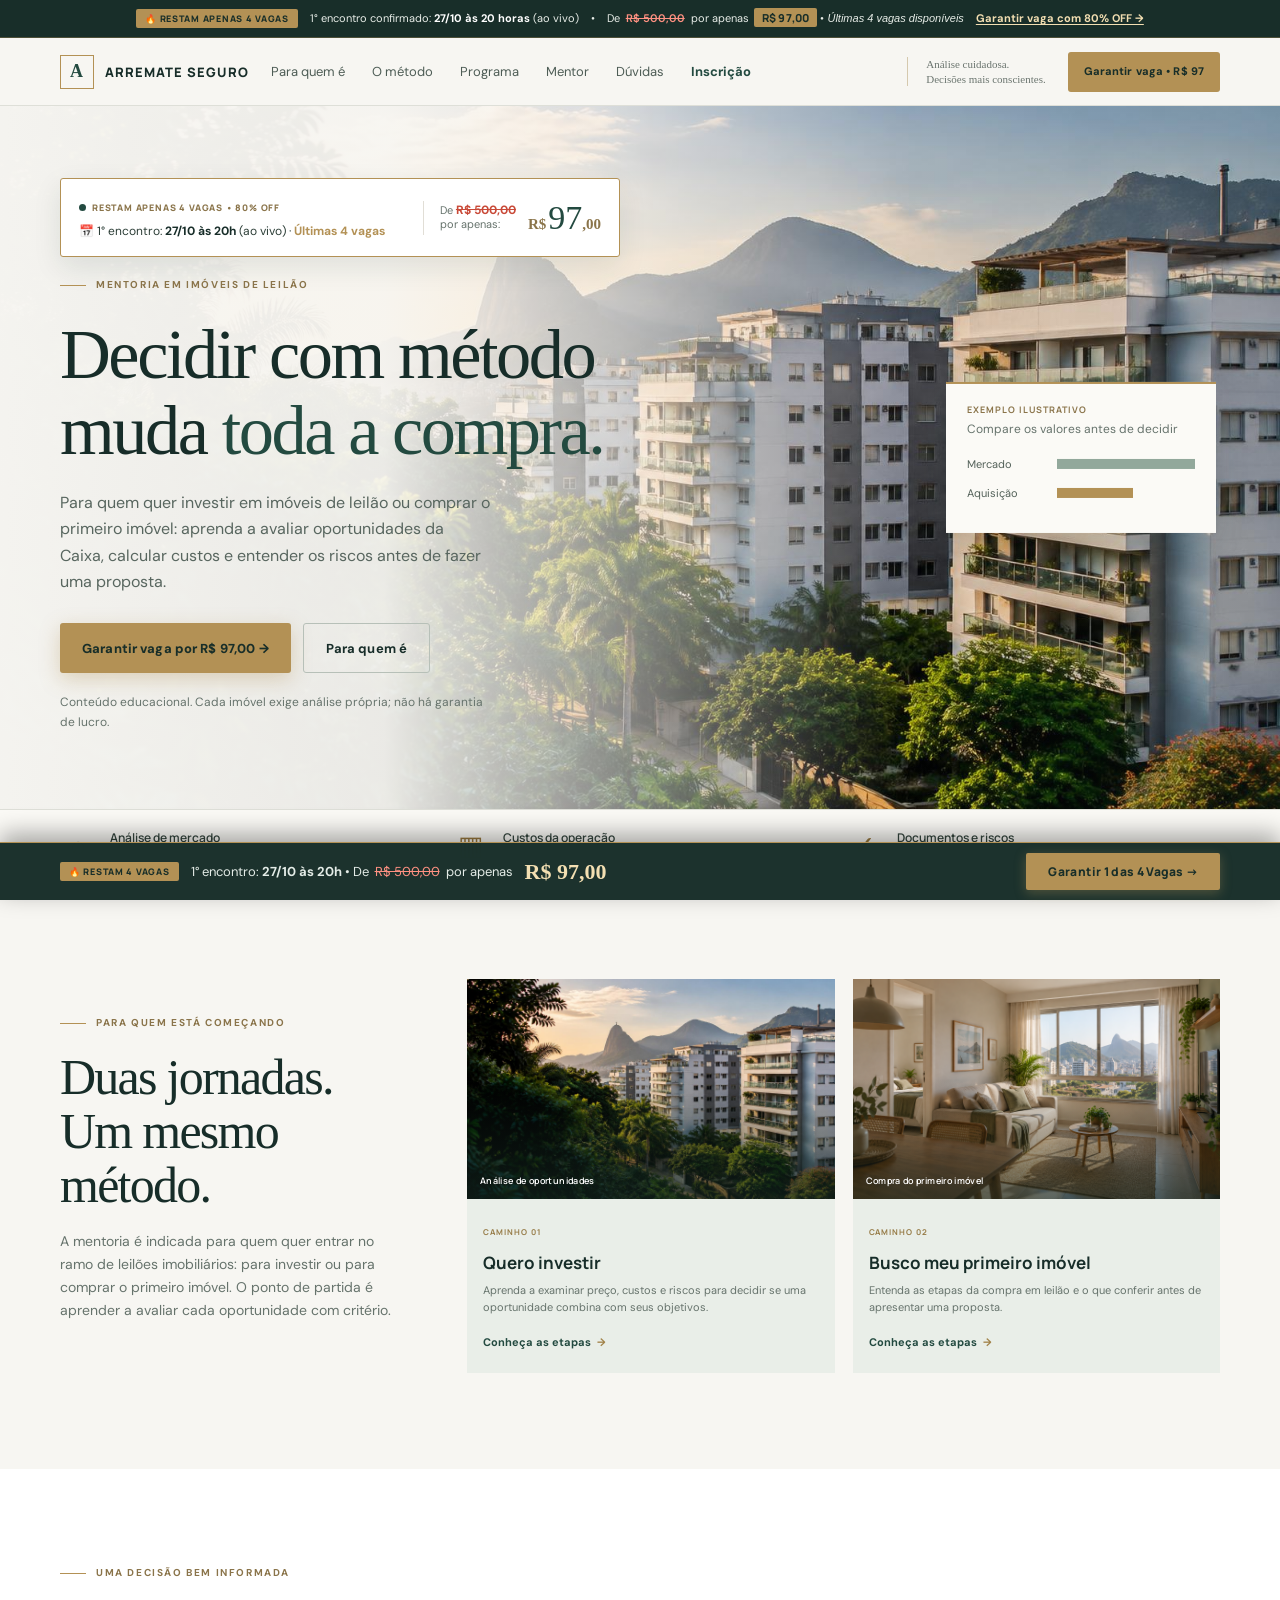
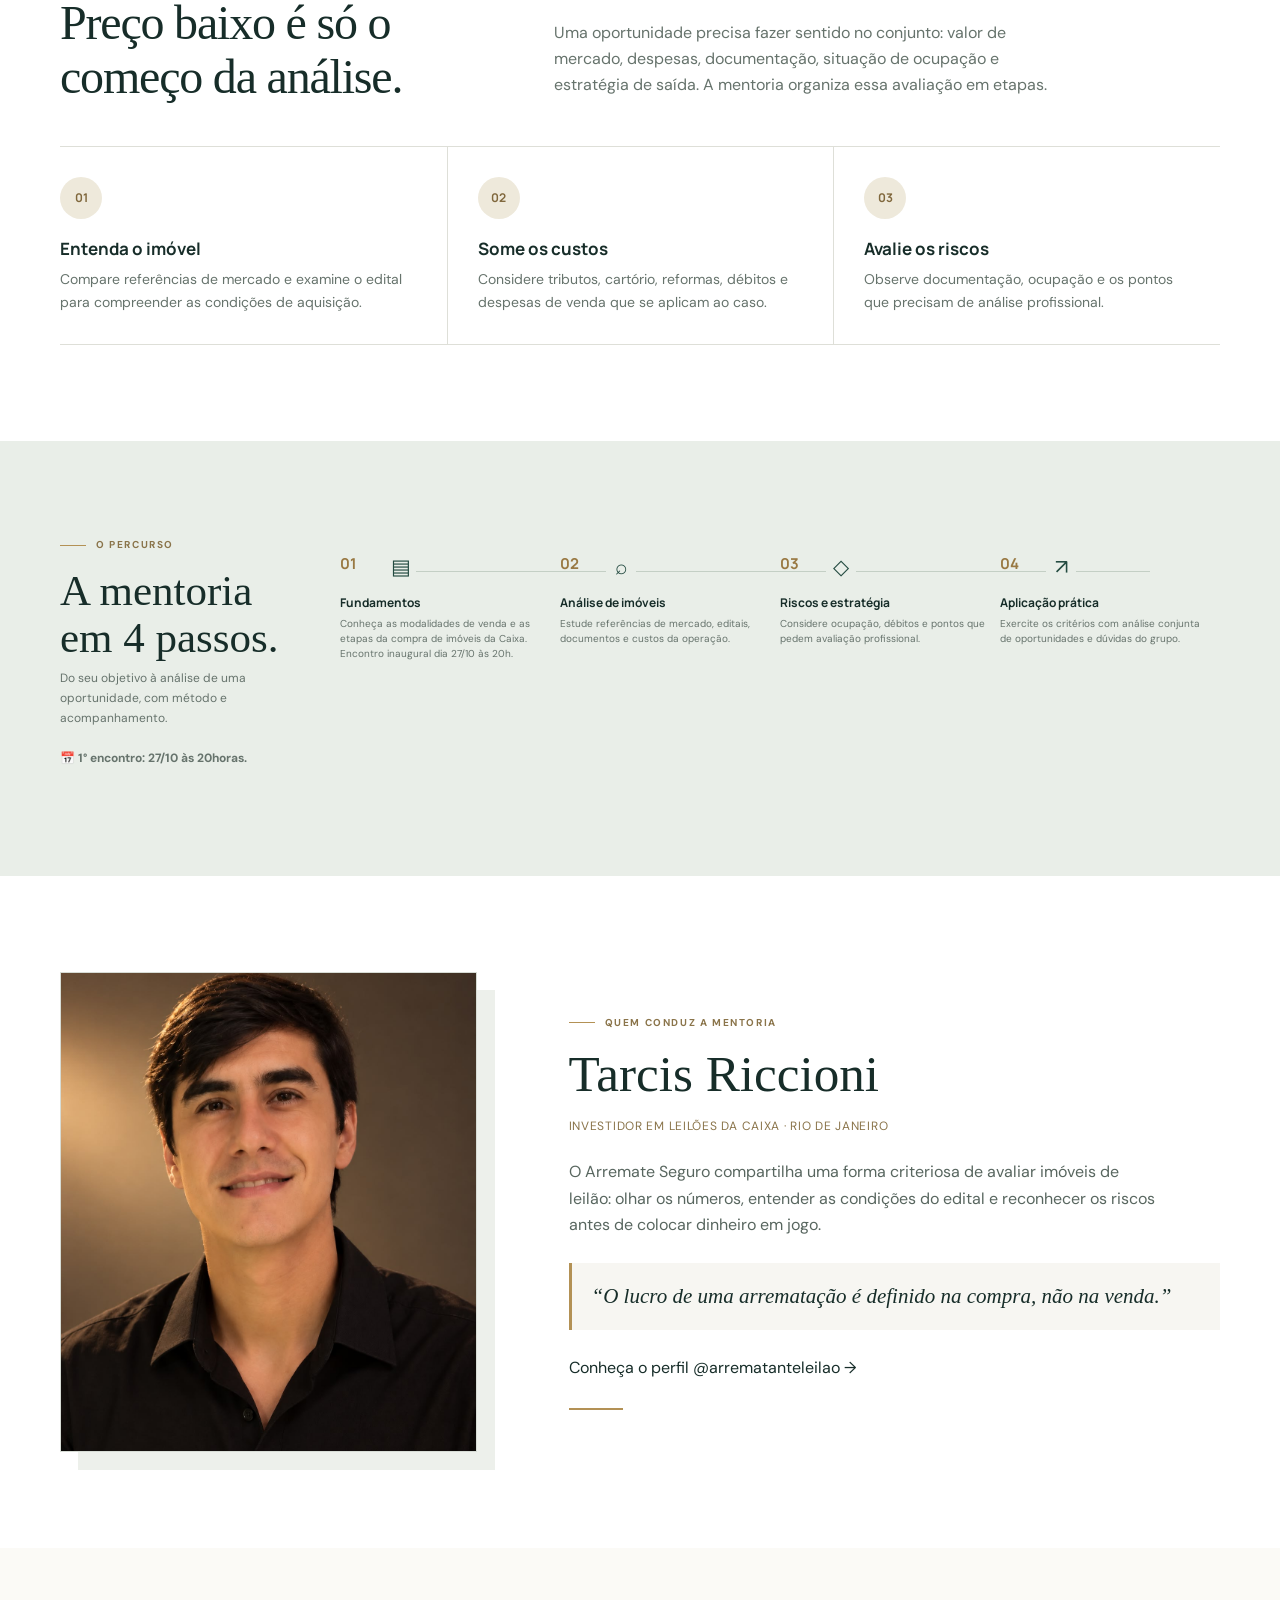
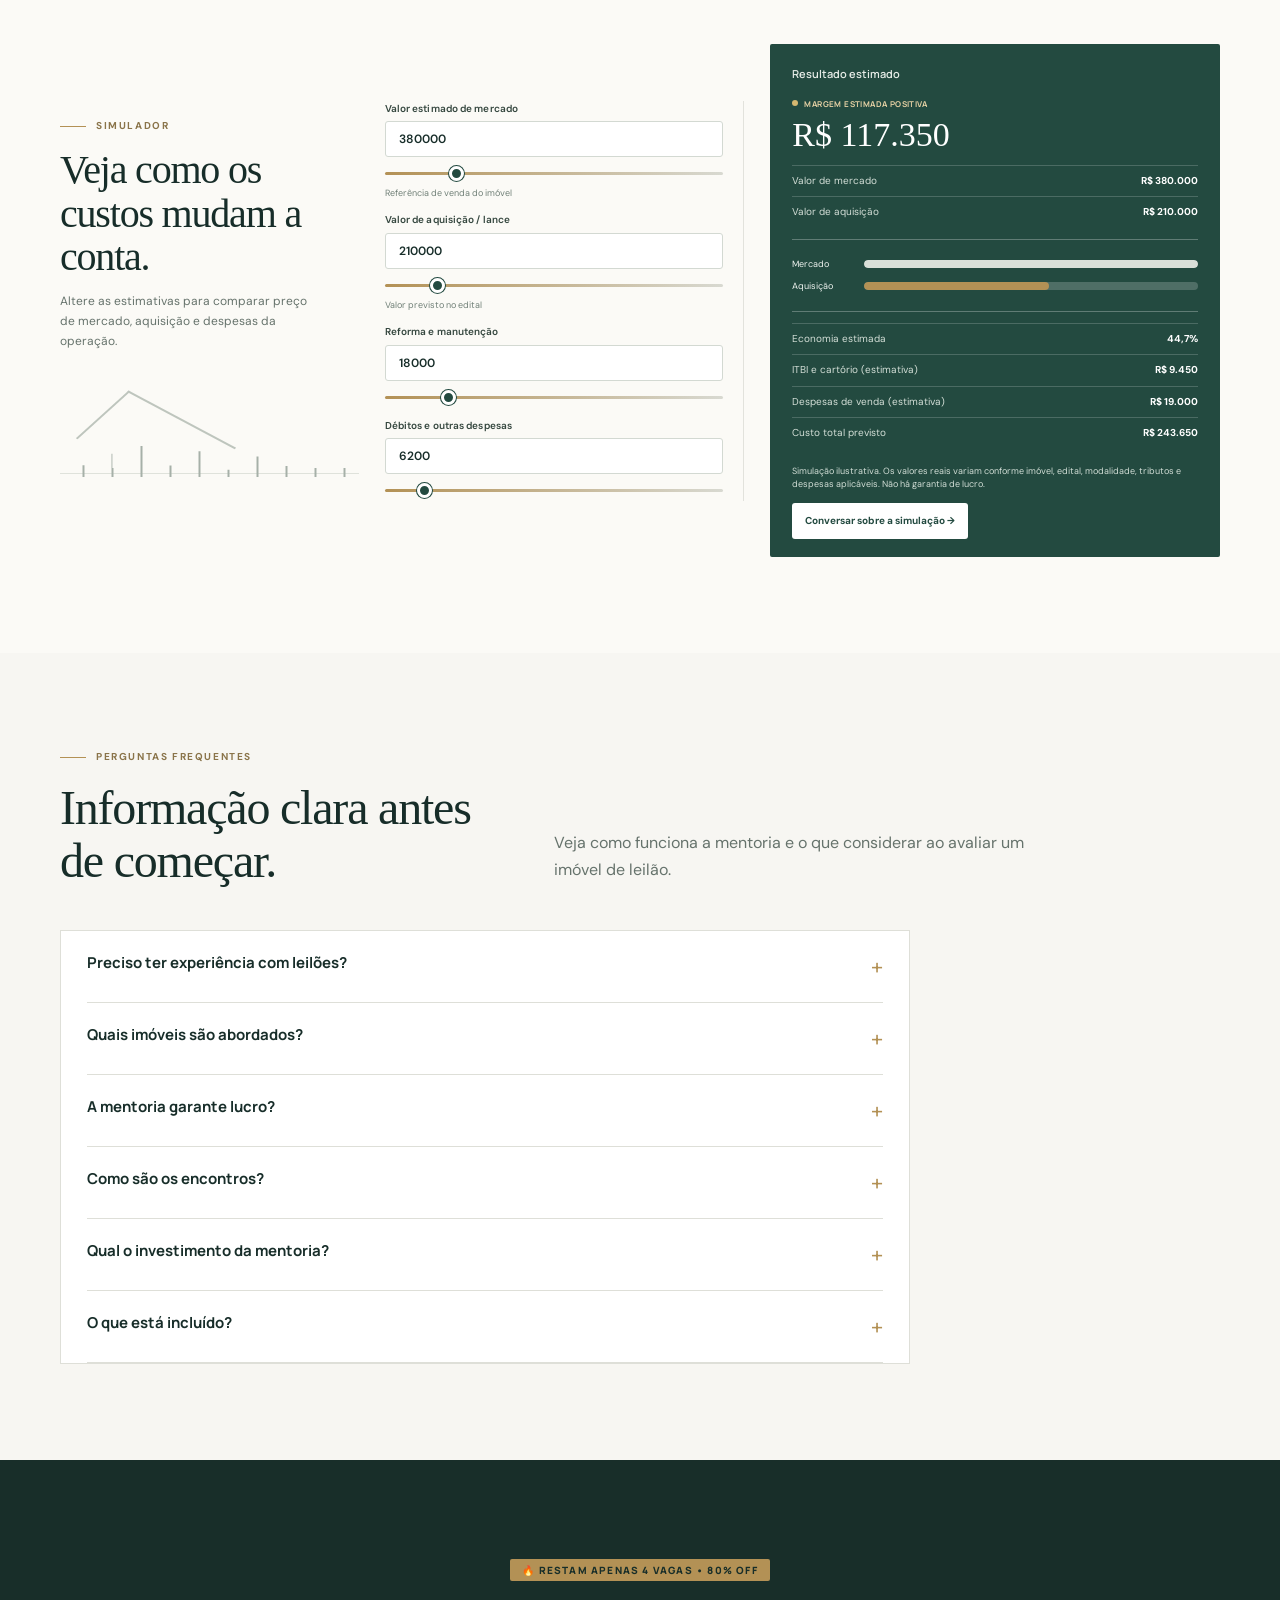
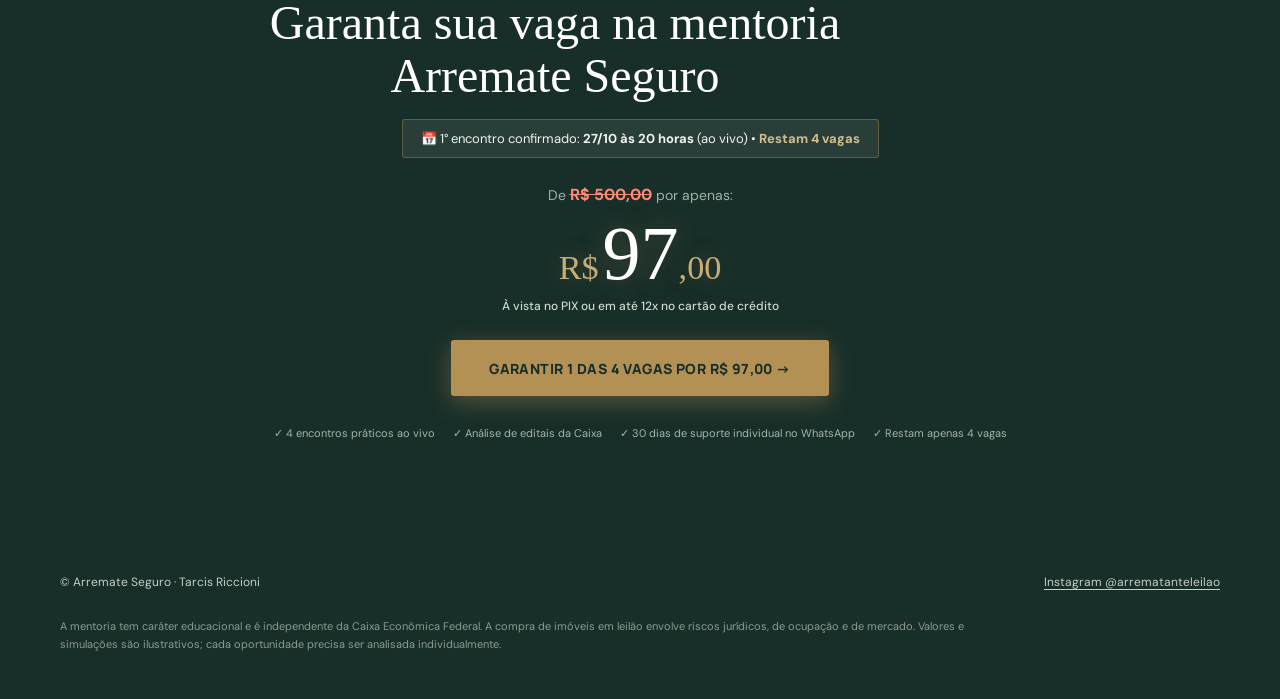
==== commit ed05974b: "feat: acrescentar aviso de escassez (restam apenas 4 vagas) no topo, hero, conversao, FAQ e sticky b" ====
--- a/index2.html
+++ b/index2.html
@@ -102,10 +102,10 @@
 <body>
   <div class="top-announcement" role="region" aria-label="Aviso de turma">
     <div class="wrap top-announcement-inner">
-      <span class="top-tag">🔥 Lote Promocional</span>
+      <span class="top-tag">🔥 Restam Apenas 4 Vagas</span>
       <span>1° encontro confirmado: <strong>27/10 às 20 horas</strong> (ao vivo)</span>
       <span>•</span>
-      <span>De <del>R$ 500,00</del> por apenas <span class="top-price-badge">R$ 97,00</span></span>
+      <span>De <del>R$ 500,00</del> por apenas <span class="top-price-badge">R$ 97,00</span> • <em>Últimas 4 vagas disponíveis</em></span>
       <a href="#inscricao">Garantir vaga com 80% OFF &rarr;</a>
     </div>
   </div>
@@ -120,8 +120,8 @@
       <div class="hero-content">
         <div class="hero-offer-box">
           <div>
-            <div class="badge"><span class="badge-pulse"></span>Lote Promocional • 80% OFF</div>
-            <div class="date">📅 1° encontro: <strong>27/10 às 20h</strong> (ao vivo)</div>
+            <div class="badge"><span class="badge-pulse"></span>Restam apenas 4 vagas • 80% OFF</div>
+            <div class="date">📅 1° encontro: <strong>27/10 às 20h</strong> (ao vivo) · <strong style="color:#b39155;">Últimas 4 vagas</strong></div>
           </div>
           <div class="pricing">
             <div class="from">De <del>R$ 500,00</del><br>por apenas:</div>
@@ -145,13 +145,13 @@
     <section class="content program" id="programa"><div class="wrap program-layout"><div class="program-intro"><div class="eyebrow">O percurso</div><h2>A mentoria<br>em 4 passos.</h2><p>Do seu objetivo à análise de uma oportunidade, com método e acompanhamento.<br><br>📅 <strong>1° encontro: 27/10 às 20horas.</strong></p></div><div class="program-list"><article class="program-row"><span class="num">01</span><span class="step-mark" aria-hidden="true">▤</span><h3>Fundamentos</h3><p>Conheça as modalidades de venda e as etapas da compra de imóveis da Caixa. Encontro inaugural dia 27/10 às 20h.</p></article><article class="program-row"><span class="num">02</span><span class="step-mark" aria-hidden="true">⌕</span><h3>Análise de imóveis</h3><p>Estude referências de mercado, editais, documentos e custos da operação.</p></article><article class="program-row"><span class="num">03</span><span class="step-mark" aria-hidden="true">◇</span><h3>Riscos e estratégia</h3><p>Considere ocupação, débitos e pontos que pedem avaliação profissional.</p></article><article class="program-row"><span class="num">04</span><span class="step-mark" aria-hidden="true">↗</span><h3>Aplicação prática</h3><p>Exercite os critérios com análise conjunta de oportunidades e dúvidas do grupo.</p></article></div></div></section>
     <section class="content" id="mentor"><div class="wrap mentor-grid"><img class="mentor-photo" src="assets/tarcis-riccioni.jpg" alt="Tarcis Riccioni, mentor do Arremate Seguro" width="500" height="580" loading="lazy"><div class="mentor-copy"><div class="eyebrow">Quem conduz a mentoria</div><h2>Tarcis Riccioni</h2><div class="mentor-role">Investidor em leilões da Caixa · Rio de Janeiro</div><p>O Arremate Seguro compartilha uma forma criteriosa de avaliar imóveis de leilão: olhar os números, entender as condições do edital e reconhecer os riscos antes de colocar dinheiro em jogo.</p><blockquote class="mentor-quote">“O lucro de uma arrematação é definido na compra, não na venda.”</blockquote><a class="text-link" href="https://www.instagram.com/arrematanteleilao/" target="_blank" rel="noopener noreferrer">Conheça o perfil @arrematanteleilao →</a></div></div></section>
     <section class="content simulator" id="simulador"><div class="wrap simulator-layout"><div class="simulator-intro"><div class="eyebrow">Simulador</div><h2>Veja como os custos mudam a conta.</h2><p>Altere as estimativas para comparar preço de mercado, aquisição e despesas da operação.</p><div class="simulator-sketch" aria-hidden="true"><span class="sketch-mountain"></span><span class="sketch-city"></span></div></div><div class="sim-fields"><div class="sim-field"><label for="simMarket">Valor estimado de mercado</label><input id="simMarket" type="number" min="10000" step="5000" value="380000"><input class="sim-range" id="rangeMarket" type="range" min="100000" max="1500000" step="10000" value="380000" aria-label="Ajustar valor estimado de mercado"><small>Referência de venda do imóvel</small></div><div class="sim-field"><label for="simBuy">Valor de aquisição / lance</label><input id="simBuy" type="number" min="10000" step="5000" value="210000"><input class="sim-range" id="rangeBuy" type="range" min="50000" max="1200000" step="5000" value="210000" aria-label="Ajustar valor de aquisição"><small>Valor previsto no edital</small></div><div class="sim-field"><label for="simRenovation">Reforma e manutenção</label><input id="simRenovation" type="number" min="0" step="1000" value="18000"><input class="sim-range" id="rangeRenovation" type="range" min="0" max="100000" step="2500" value="18000" aria-label="Ajustar reforma e manutenção"></div><div class="sim-field"><label for="simDebts">Débitos e outras despesas</label><input id="simDebts" type="number" min="0" step="1000" value="6200"><input class="sim-range" id="rangeDebts" type="range" min="0" max="60000" step="1000" value="6200" aria-label="Ajustar débitos e outras despesas"></div></div><div class="sim-results" aria-live="polite"><div class="sim-result-title">Resultado estimado</div><div class="sim-status" id="simStatus">Margem estimada positiva</div><div class="sim-profit" id="simProfit">R$ 117.350</div><div class="sim-row"><span>Valor de mercado</span><strong id="marketBarValue">R$ 380.000</strong></div><div class="sim-row"><span>Valor de aquisição</span><strong id="purchaseBarValue">R$ 210.000</strong></div><div class="chart-box" aria-label="Gráfico comparativo entre mercado e aquisição"><div class="chart-line"><span>Mercado</span><div class="chart-track"><div class="chart-fill" id="marketBar"></div></div></div><div class="chart-line"><span>Aquisição</span><div class="chart-track"><div class="chart-fill purchase" id="purchaseBar"></div></div></div><div class="chart-legend"><span><i class="legend-dot"></i>Mercado</span><span><i class="legend-dot gold"></i>Aquisição</span></div></div><div class="sim-row"><span>Economia estimada</span><strong id="simDiscount">44,7%</strong></div><div class="sim-row"><span>ITBI e cartório (estimativa)</span><strong id="simTransfer">R$ 9.450</strong></div><div class="sim-row"><span>Despesas de venda (estimativa)</span><strong id="simSale">R$ 19.000</strong></div><div class="sim-row"><span>Custo total previsto</span><strong id="simTotal">R$ 243.650</strong></div><p class="legal-sim">Simulação ilustrativa. Os valores reais variam conforme imóvel, edital, modalidade, tributos e despesas aplicáveis. Não há garantia de lucro.</p><a class="sim-whatsapp" id="simWhatsApp" href="https://wa.me/5521986785306" target="_blank" rel="noopener noreferrer">Conversar sobre a simulação →</a></div></div></section>
-    <section class="content faq" id="duvidas"><div class="wrap"><div class="section-head"><div><div class="eyebrow">Perguntas frequentes</div><h2>Informação clara antes de começar.</h2></div><p>Veja como funciona a mentoria e o que considerar ao avaliar um imóvel de leilão.</p></div><div class="faq-list"><details><summary>Preciso ter experiência com leilões?</summary><p>Não. A proposta é apresentar os conceitos fundamentais e conduzir o aluno até a análise prática de uma oportunidade.</p></details><details><summary>Quais imóveis são abordados?</summary><p>O foco está nas modalidades de venda de imóveis da Caixa, com ênfase no mercado do Rio de Janeiro.</p></details><details><summary>A mentoria garante lucro?</summary><p>Não. Investimentos imobiliários envolvem riscos e não há garantia de lucro. A mentoria ensina critérios de análise e não garante resultados.</p></details><details><summary>Como são os encontros?</summary><p>São quatro encontros online ao longo de um mês, com análise conjunta de editais e oportunidades. O 1° encontro desta turma já está confirmado para o dia 27/10 às 20 horas.</p></details><details><summary>Qual o investimento da mentoria?</summary><p>Nesta condição especial de lançamento da nova turma, o valor é de R$ 500,00 por apenas R$ 97,00 (no PIX ou parcelado no cartão). O 1° encontro será no dia 27/10 às 20 horas. As vagas são reduzidas para manter o acompanhamento individual.</p></details><details><summary>O que está incluído?</summary><p>Encontros práticos ao vivo, grupo exclusivo de alunos, 30 dias de suporte direto no WhatsApp e análise conjunta de oportunidades.</p></details></div></div></section>
+    <section class="content faq" id="duvidas"><div class="wrap"><div class="section-head"><div><div class="eyebrow">Perguntas frequentes</div><h2>Informação clara antes de começar.</h2></div><p>Veja como funciona a mentoria e o que considerar ao avaliar um imóvel de leilão.</p></div><div class="faq-list"><details><summary>Preciso ter experiência com leilões?</summary><p>Não. A proposta é apresentar os conceitos fundamentais e conduzir o aluno até a análise prática de uma oportunidade.</p></details><details><summary>Quais imóveis são abordados?</summary><p>O foco está nas modalidades de venda de imóveis da Caixa, com ênfase no mercado do Rio de Janeiro.</p></details><details><summary>A mentoria garante lucro?</summary><p>Não. Investimentos imobiliários envolvem riscos e não há garantia de lucro. A mentoria ensina critérios de análise e não garante resultados.</p></details><details><summary>Como são os encontros?</summary><p>São quatro encontros online ao longo de um mês, com análise conjunta de editais e oportunidades. O 1° encontro desta turma já está confirmado para o dia 27/10 às 20 horas.</p></details><details><summary>Qual o investimento da mentoria?</summary><p>Nesta condição especial de lançamento da nova turma, o valor é de R$ 500,00 por apenas R$ 97,00 (no PIX ou parcelado no cartão). O 1° encontro será no dia 27/10 às 20 horas. As vagas são reduzidas para manter o acompanhamento individual (restam apenas 4 vagas disponíveis).</p></details><details><summary>O que está incluído?</summary><p>Encontros práticos ao vivo, grupo exclusivo de alunos, 30 dias de suporte direto no WhatsApp e análise conjunta de oportunidades.</p></details></div></div></section>
     <section class="content close" id="inscricao">
       <div class="wrap close-card">
-        <span class="close-tag">🔥 80% OFF • LOTE PROMOCIONAL</span>
+        <span class="close-tag">🔥 RESTAM APENAS 4 VAGAS • 80% OFF</span>
         <h2>Garanta sua vaga na mentoria Arremate Seguro</h2>
         <div class="close-date">
-          <span>📅 1° encontro confirmado: <strong>27/10 às 20 horas</strong> (ao vivo)</span>
+          <span>📅 1° encontro confirmado: <strong>27/10 às 20 horas</strong> (ao vivo) • <strong style="color:#d4be8d;">Restam 4 vagas</strong></span>
         </div>
         <div class="close-pricing">
           <div class="close-old-price">De <del>R$ 500,00</del> por apenas:</div>
@@ -159,13 +159,14 @@
           <div class="close-terms">À vista no PIX ou em até 12x no cartão de crédito</div>
         </div>
         <div class="close-actions">
-          <a class="close-btn" href="https://wa.me/5521986785306?text=Ol%C3%A1%2C%20Tarcis!%20Quero%20garantir%20minha%20vaga%20na%20mentoria%20Arremate%20Seguro%20por%20R%24%2097%2C00%20(1%C2%B0%20encontro%20dia%2027%2F10%20%C3%A0s%2020h)." target="_blank" rel="noopener noreferrer">
-            QUERO MINHA VAGA POR APENAS R$ 97,00 &rarr;
+          <a class="close-btn" href="https://wa.me/5521986785306?text=Ol%C3%A1%2C%20Tarcis!%20Quero%20garantir%20uma%20das%20%C3%BAltimas%204%20vagas%20na%20mentoria%20Arremate%20Seguro%20por%20R%24%2097%2C00%20(1%C2%B0%20encontro%20dia%2027%2F10%20%C3%A0s%2020h)." target="_blank" rel="noopener noreferrer">
+            GARANTIR 1 DAS 4 VAGAS POR R$ 97,00 &rarr;
           </a>
           <div class="close-pills">
             <span>✓ 4 encontros práticos ao vivo</span>
             <span>✓ Análise de editais da Caixa</span>
             <span>✓ 30 dias de suporte individual no WhatsApp</span>
+            <span>✓ Restam apenas 4 vagas</span>
           </div>
         </div>
       </div>
@@ -177,13 +178,13 @@
   <div class="sticky-offer-bar" id="stickyOfferBar" role="region" aria-label="Oferta da próxima turma">
     <div class="sticky-offer-inner">
       <div class="sticky-offer-info">
-        <span class="sticky-offer-tag">🔥 Turma Confirmada</span>
+        <span class="sticky-offer-tag">🔥 Restam 4 Vagas</span>
         <span class="sticky-offer-text">
           1° encontro: <strong>27/10 às 20h</strong> • De <del>R$ 500,00</del> por apenas
         </span>
         <span class="sticky-offer-price">R$ 97,00</span>
       </div>
-      <a href="#inscricao" class="sticky-offer-btn">Garantir Vaga por R$ 97 &rarr;</a>
+      <a href="#inscricao" class="sticky-offer-btn">Garantir 1 das 4 Vagas &rarr;</a>
     </div>
   </div>
 
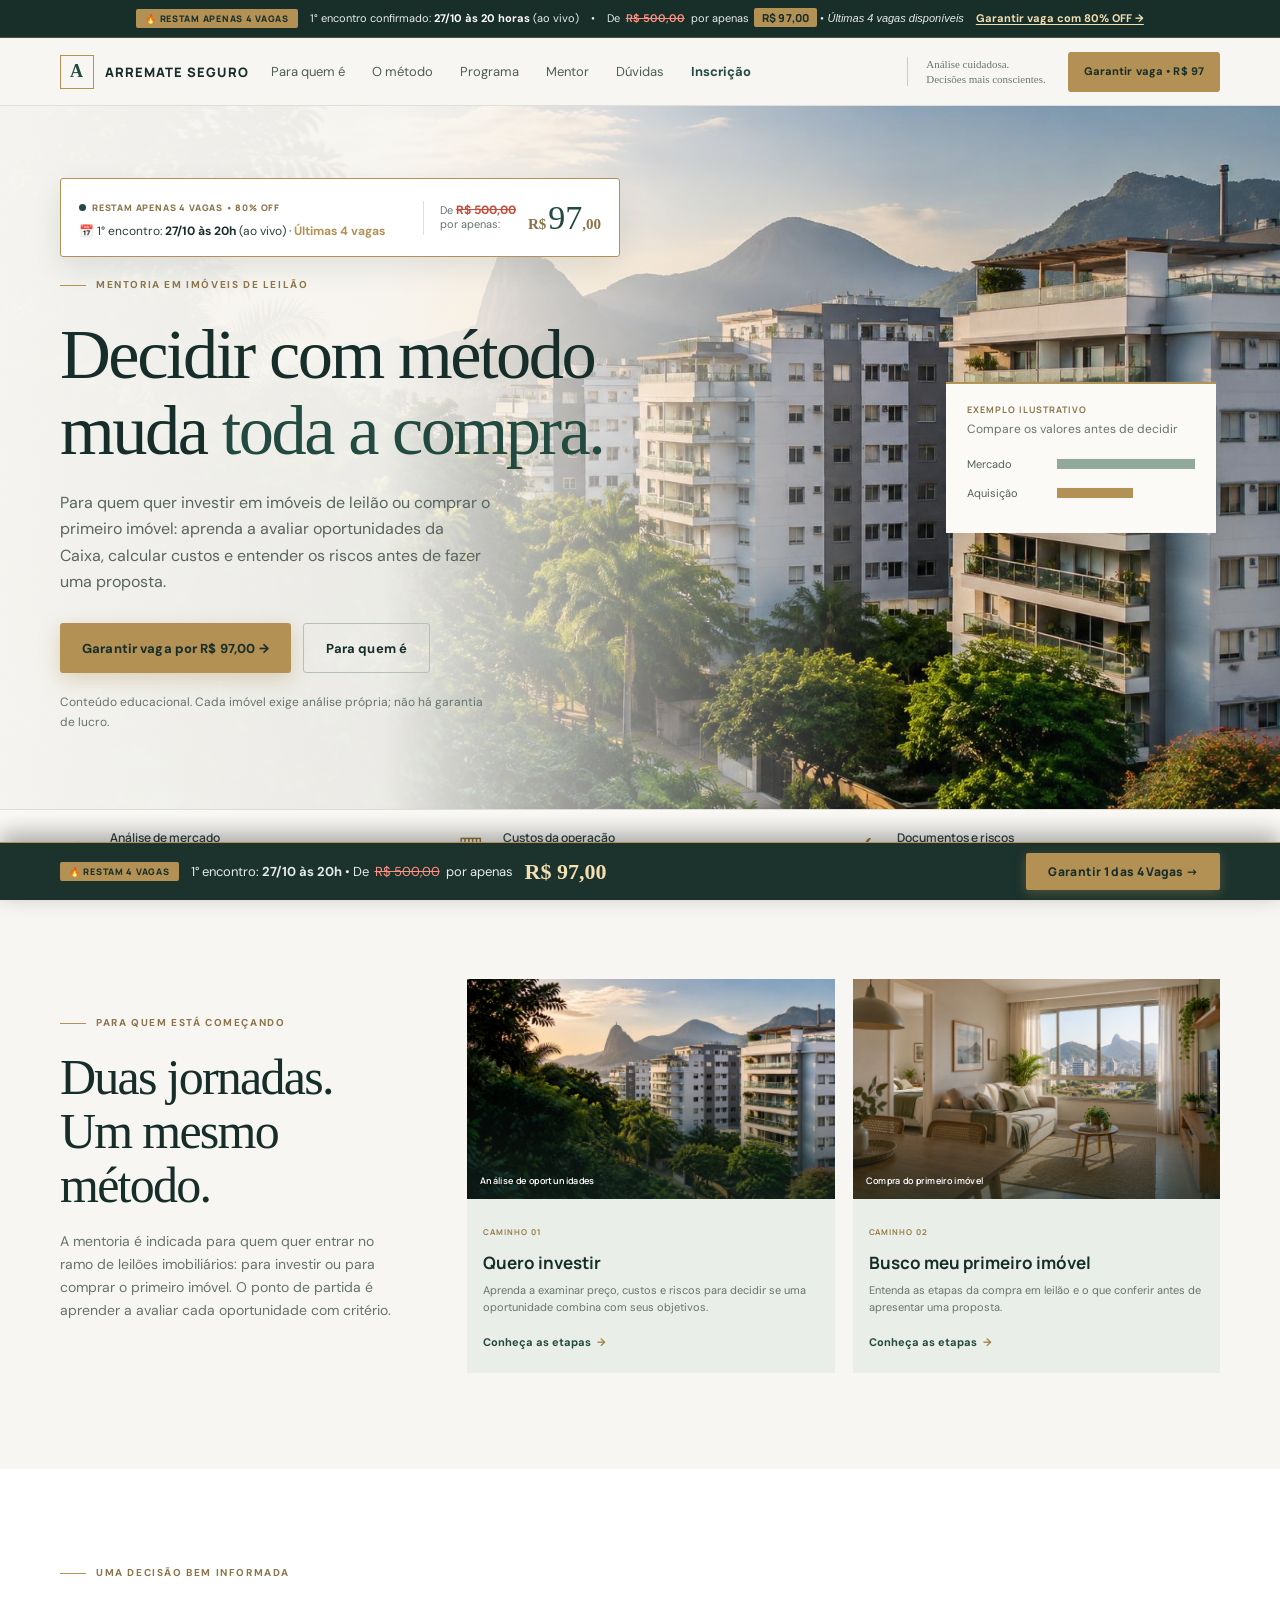
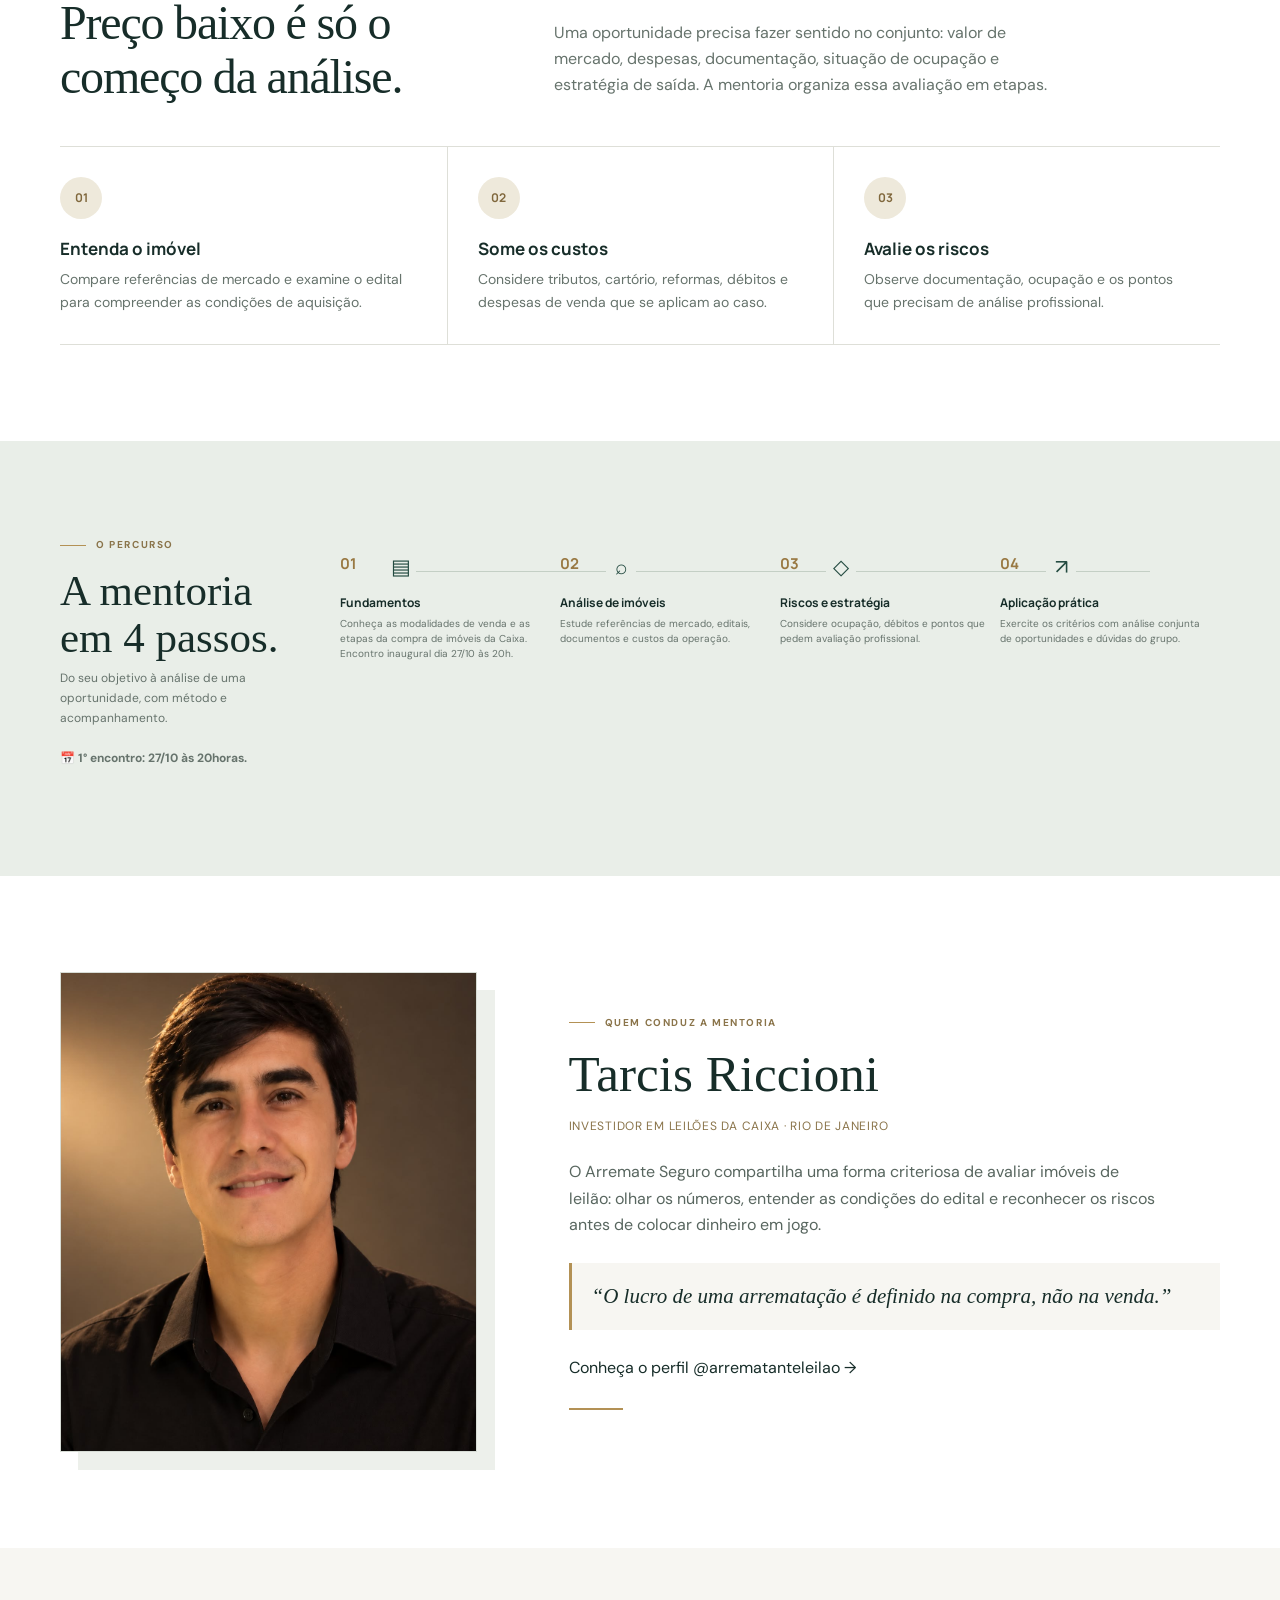
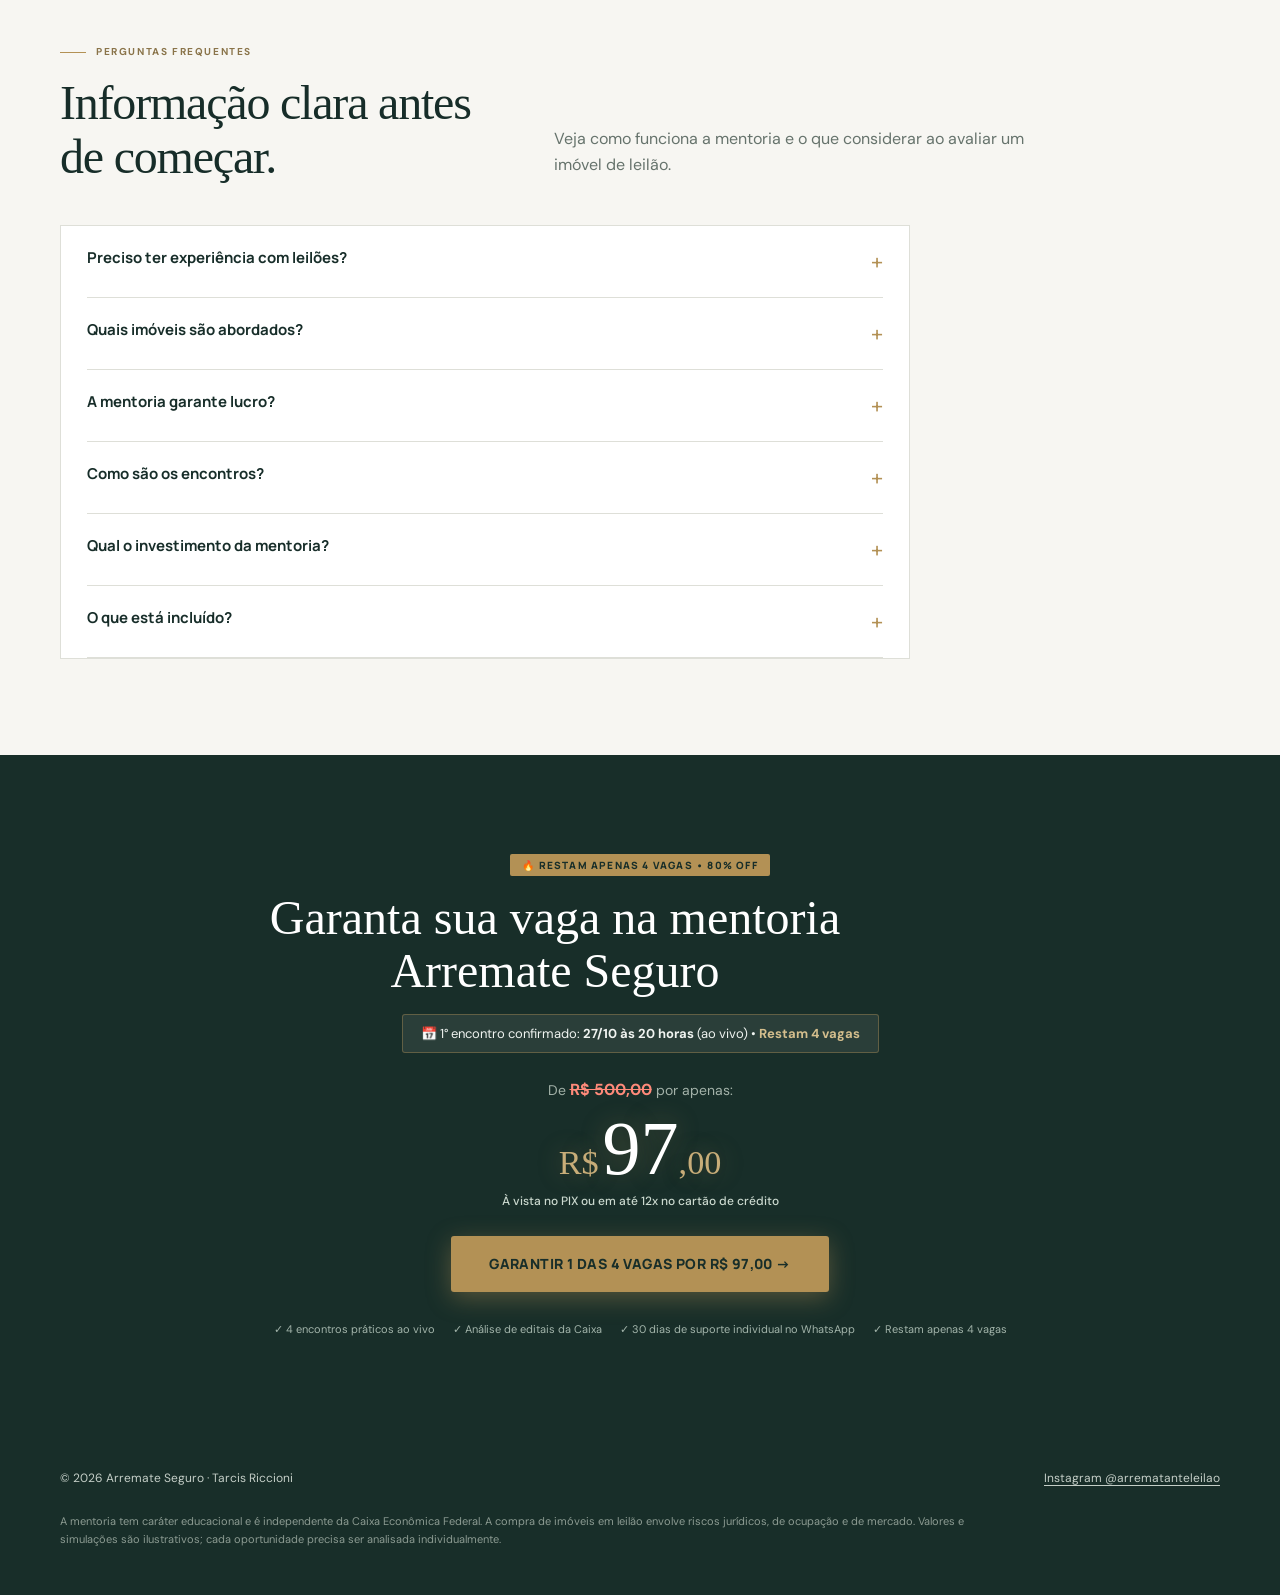
==== commit f7cc3904: "feat: remover simulador de viabilidade da pagina e menus" ====
--- a/index2.html
+++ b/index2.html
@@ -96,7 +96,7 @@
     .sticky-offer-price{font:700 22px var(--serif);color:#f3dfb2}
     .sticky-offer-btn{background:#b39155;color:#182e29!important;font:800 12px var(--display);padding:10px 22px;border-radius:2px;letter-spacing:.03em;transition:background .2s,transform .2s;white-space:nowrap;box-shadow:0 3px 12px rgba(179,145,85,.35)}
     .sticky-offer-btn:hover{background:#c8ad79;transform:translateY(-1px);box-shadow:0 5px 16px rgba(179,145,85,.55)}
-    @media(max-width:768px){.sticky-offer-inner{justify-content:center;gap:8px;text-align:center}.sticky-offer-info{justify-content:center;font-size:11px}.sticky-offer-btn{width:100%;text-align:center}.hero-offer-box{flex-direction:column;align-items:flex-start;gap:10px}.hero-offer-box .pricing{border-left:0;padding-left:0;border-top:1px solid #e1ded6;padding-top:8px;width:100%;justify-content:space-between}}
+    @media(max-width:768px){.sticky-offer-bar{display:none!important}.hero-offer-box{flex-direction:column;align-items:flex-start;gap:10px}.hero-offer-box .pricing{border-left:0;padding-left:0;border-top:1px solid #e1ded6;padding-top:8px;width:100%;justify-content:space-between}}
   </style>
 </head>
 <body>
@@ -144,7 +144,6 @@
     <section class="content method" id="metodo"><div class="wrap"><div class="section-head"><div><div class="eyebrow">Uma decisão bem informada</div><h2>Preço baixo é só o começo da análise.</h2></div><p>Uma oportunidade precisa fazer sentido no conjunto: valor de mercado, despesas, documentação, situação de ocupação e estratégia de saída. A mentoria organiza essa avaliação em etapas.</p></div><div class="method-grid"><article class="method-card"><span class="number">01</span><h3>Entenda o imóvel</h3><p>Compare referências de mercado e examine o edital para compreender as condições de aquisição.</p></article><article class="method-card"><span class="number">02</span><h3>Some os custos</h3><p>Considere tributos, cartório, reformas, débitos e despesas de venda que se aplicam ao caso.</p></article><article class="method-card"><span class="number">03</span><h3>Avalie os riscos</h3><p>Observe documentação, ocupação e os pontos que precisam de análise profissional.</p></article></div></div></section>
     <section class="content program" id="programa"><div class="wrap program-layout"><div class="program-intro"><div class="eyebrow">O percurso</div><h2>A mentoria<br>em 4 passos.</h2><p>Do seu objetivo à análise de uma oportunidade, com método e acompanhamento.<br><br>📅 <strong>1° encontro: 27/10 às 20horas.</strong></p></div><div class="program-list"><article class="program-row"><span class="num">01</span><span class="step-mark" aria-hidden="true">▤</span><h3>Fundamentos</h3><p>Conheça as modalidades de venda e as etapas da compra de imóveis da Caixa. Encontro inaugural dia 27/10 às 20h.</p></article><article class="program-row"><span class="num">02</span><span class="step-mark" aria-hidden="true">⌕</span><h3>Análise de imóveis</h3><p>Estude referências de mercado, editais, documentos e custos da operação.</p></article><article class="program-row"><span class="num">03</span><span class="step-mark" aria-hidden="true">◇</span><h3>Riscos e estratégia</h3><p>Considere ocupação, débitos e pontos que pedem avaliação profissional.</p></article><article class="program-row"><span class="num">04</span><span class="step-mark" aria-hidden="true">↗</span><h3>Aplicação prática</h3><p>Exercite os critérios com análise conjunta de oportunidades e dúvidas do grupo.</p></article></div></div></section>
     <section class="content" id="mentor"><div class="wrap mentor-grid"><img class="mentor-photo" src="assets/tarcis-riccioni.jpg" alt="Tarcis Riccioni, mentor do Arremate Seguro" width="500" height="580" loading="lazy"><div class="mentor-copy"><div class="eyebrow">Quem conduz a mentoria</div><h2>Tarcis Riccioni</h2><div class="mentor-role">Investidor em leilões da Caixa · Rio de Janeiro</div><p>O Arremate Seguro compartilha uma forma criteriosa de avaliar imóveis de leilão: olhar os números, entender as condições do edital e reconhecer os riscos antes de colocar dinheiro em jogo.</p><blockquote class="mentor-quote">“O lucro de uma arrematação é definido na compra, não na venda.”</blockquote><a class="text-link" href="https://www.instagram.com/arrematanteleilao/" target="_blank" rel="noopener noreferrer">Conheça o perfil @arrematanteleilao →</a></div></div></section>
-    <section class="content simulator" id="simulador"><div class="wrap simulator-layout"><div class="simulator-intro"><div class="eyebrow">Simulador</div><h2>Veja como os custos mudam a conta.</h2><p>Altere as estimativas para comparar preço de mercado, aquisição e despesas da operação.</p><div class="simulator-sketch" aria-hidden="true"><span class="sketch-mountain"></span><span class="sketch-city"></span></div></div><div class="sim-fields"><div class="sim-field"><label for="simMarket">Valor estimado de mercado</label><input id="simMarket" type="number" min="10000" step="5000" value="380000"><input class="sim-range" id="rangeMarket" type="range" min="100000" max="1500000" step="10000" value="380000" aria-label="Ajustar valor estimado de mercado"><small>Referência de venda do imóvel</small></div><div class="sim-field"><label for="simBuy">Valor de aquisição / lance</label><input id="simBuy" type="number" min="10000" step="5000" value="210000"><input class="sim-range" id="rangeBuy" type="range" min="50000" max="1200000" step="5000" value="210000" aria-label="Ajustar valor de aquisição"><small>Valor previsto no edital</small></div><div class="sim-field"><label for="simRenovation">Reforma e manutenção</label><input id="simRenovation" type="number" min="0" step="1000" value="18000"><input class="sim-range" id="rangeRenovation" type="range" min="0" max="100000" step="2500" value="18000" aria-label="Ajustar reforma e manutenção"></div><div class="sim-field"><label for="simDebts">Débitos e outras despesas</label><input id="simDebts" type="number" min="0" step="1000" value="6200"><input class="sim-range" id="rangeDebts" type="range" min="0" max="60000" step="1000" value="6200" aria-label="Ajustar débitos e outras despesas"></div></div><div class="sim-results" aria-live="polite"><div class="sim-result-title">Resultado estimado</div><div class="sim-status" id="simStatus">Margem estimada positiva</div><div class="sim-profit" id="simProfit">R$ 117.350</div><div class="sim-row"><span>Valor de mercado</span><strong id="marketBarValue">R$ 380.000</strong></div><div class="sim-row"><span>Valor de aquisição</span><strong id="purchaseBarValue">R$ 210.000</strong></div><div class="chart-box" aria-label="Gráfico comparativo entre mercado e aquisição"><div class="chart-line"><span>Mercado</span><div class="chart-track"><div class="chart-fill" id="marketBar"></div></div></div><div class="chart-line"><span>Aquisição</span><div class="chart-track"><div class="chart-fill purchase" id="purchaseBar"></div></div></div><div class="chart-legend"><span><i class="legend-dot"></i>Mercado</span><span><i class="legend-dot gold"></i>Aquisição</span></div></div><div class="sim-row"><span>Economia estimada</span><strong id="simDiscount">44,7%</strong></div><div class="sim-row"><span>ITBI e cartório (estimativa)</span><strong id="simTransfer">R$ 9.450</strong></div><div class="sim-row"><span>Despesas de venda (estimativa)</span><strong id="simSale">R$ 19.000</strong></div><div class="sim-row"><span>Custo total previsto</span><strong id="simTotal">R$ 243.650</strong></div><p class="legal-sim">Simulação ilustrativa. Os valores reais variam conforme imóvel, edital, modalidade, tributos e despesas aplicáveis. Não há garantia de lucro.</p><a class="sim-whatsapp" id="simWhatsApp" href="https://wa.me/5521986785306" target="_blank" rel="noopener noreferrer">Conversar sobre a simulação →</a></div></div></section>
     <section class="content faq" id="duvidas"><div class="wrap"><div class="section-head"><div><div class="eyebrow">Perguntas frequentes</div><h2>Informação clara antes de começar.</h2></div><p>Veja como funciona a mentoria e o que considerar ao avaliar um imóvel de leilão.</p></div><div class="faq-list"><details><summary>Preciso ter experiência com leilões?</summary><p>Não. A proposta é apresentar os conceitos fundamentais e conduzir o aluno até a análise prática de uma oportunidade.</p></details><details><summary>Quais imóveis são abordados?</summary><p>O foco está nas modalidades de venda de imóveis da Caixa, com ênfase no mercado do Rio de Janeiro.</p></details><details><summary>A mentoria garante lucro?</summary><p>Não. Investimentos imobiliários envolvem riscos e não há garantia de lucro. A mentoria ensina critérios de análise e não garante resultados.</p></details><details><summary>Como são os encontros?</summary><p>São quatro encontros online ao longo de um mês, com análise conjunta de editais e oportunidades. O 1° encontro desta turma já está confirmado para o dia 27/10 às 20 horas.</p></details><details><summary>Qual o investimento da mentoria?</summary><p>Nesta condição especial de lançamento da nova turma, o valor é de R$ 500,00 por apenas R$ 97,00 (no PIX ou parcelado no cartão). O 1° encontro será no dia 27/10 às 20 horas. As vagas são reduzidas para manter o acompanhamento individual (restam apenas 4 vagas disponíveis).</p></details><details><summary>O que está incluído?</summary><p>Encontros práticos ao vivo, grupo exclusivo de alunos, 30 dias de suporte direto no WhatsApp e análise conjunta de oportunidades.</p></details></div></div></section>
     <section class="content close" id="inscricao">
       <div class="wrap close-card">
@@ -189,7 +188,6 @@
   </div>
 
   <script>
-    const money=n=>new Intl.NumberFormat('pt-BR',{style:'currency',currency:'BRL',maximumFractionDigits:0}).format(n||0);const simInputs=['simMarket','simBuy','simRenovation','simDebts'].map(id=>document.getElementById(id));function calculateSim(){const market=Math.max(0,Number(simInputs[0].value)||0),buy=Math.max(0,Number(simInputs[1].value)||0),reno=Math.max(0,Number(simInputs[2].value)||0),debts=Math.max(0,Number(simInputs[3].value)||0),transfer=buy*.045,sale=market*.05,total=buy+transfer+reno+debts,profit=market-total-sale,discount=market?((market-buy)/market)*100:0;document.getElementById('simProfit').textContent=money(profit);document.getElementById('simProfit').classList.toggle('negative',profit<0);const status=document.getElementById('simStatus');status.textContent=profit<0?'Resultado estimado negativo':'Margem estimada positiva';status.classList.toggle('negative',profit<0);document.getElementById('marketBarValue').textContent=money(market);document.getElementById('purchaseBarValue').textContent=money(buy);document.getElementById('purchaseBar').style.width=(market?Math.min(100,Math.max(0,buy/market*100)):0)+'%';document.getElementById('marketBar').style.width='100%';document.getElementById('simGapLabel').textContent=discount.toFixed(1).replace('.',',')+'% abaixo';document.getElementById('simDiscount').textContent=discount.toFixed(1).replace('.',',')+'%';document.getElementById('simTransfer').textContent=money(transfer);document.getElementById('simSale').textContent=money(sale);document.getElementById('simTotal').textContent=money(total);const message=encodeURIComponent(`Olá, Tarcis! Fiz uma simulação no site Arremate Seguro: mercado ${money(market)}, aquisição ${money(buy)}, reformas ${money(reno)}, débitos ${money(debts)} e resultado estimado ${money(profit)}. Gostaria de conversar sobre essa oportunidade.`);document.getElementById('simWhatsApp').href='https://wa.me/5521986785306?text='+message}const rangePairs=[['simMarket','rangeMarket'],['simBuy','rangeBuy'],['simRenovation','rangeRenovation'],['simDebts','rangeDebts']];rangePairs.forEach(([fieldId,rangeId])=>{const field=document.getElementById(fieldId),range=document.getElementById(rangeId);range.addEventListener('input',()=>{field.value=range.value;calculateSim()});field.addEventListener('input',()=>{range.value=field.value;calculateSim()})});calculateSim();
     const menuBtn=document.getElementById('menuBtn');const nav=document.getElementById('siteNav');menuBtn.addEventListener('click',()=>{const open=nav.classList.toggle('open');menuBtn.setAttribute('aria-expanded',String(open));menuBtn.setAttribute('aria-label',open?'Fechar menu':'Abrir menu')});nav.querySelectorAll('a').forEach(link=>link.addEventListener('click',()=>{nav.classList.remove('open');menuBtn.setAttribute('aria-expanded','false');menuBtn.setAttribute('aria-label','Abrir menu')}));document.getElementById('year').textContent=new Date().getFullYear();
   </script>
 </body>
